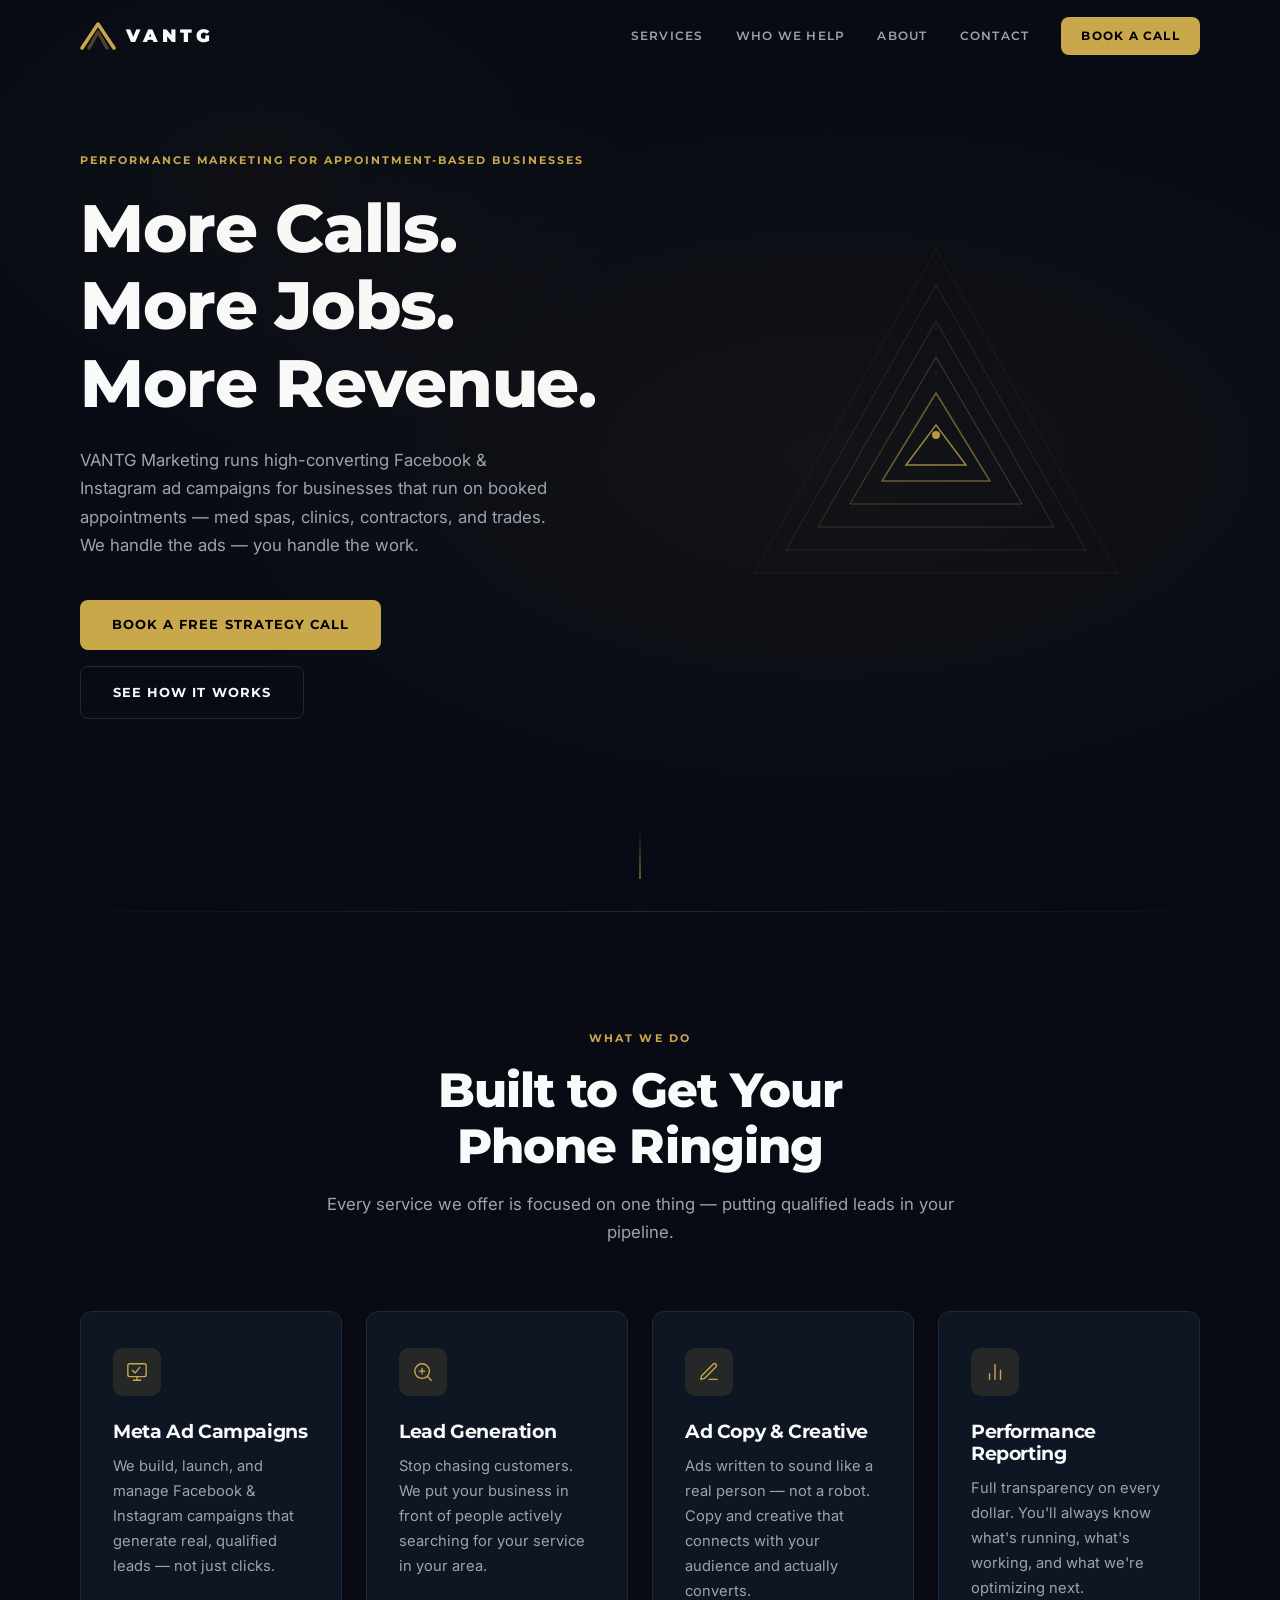
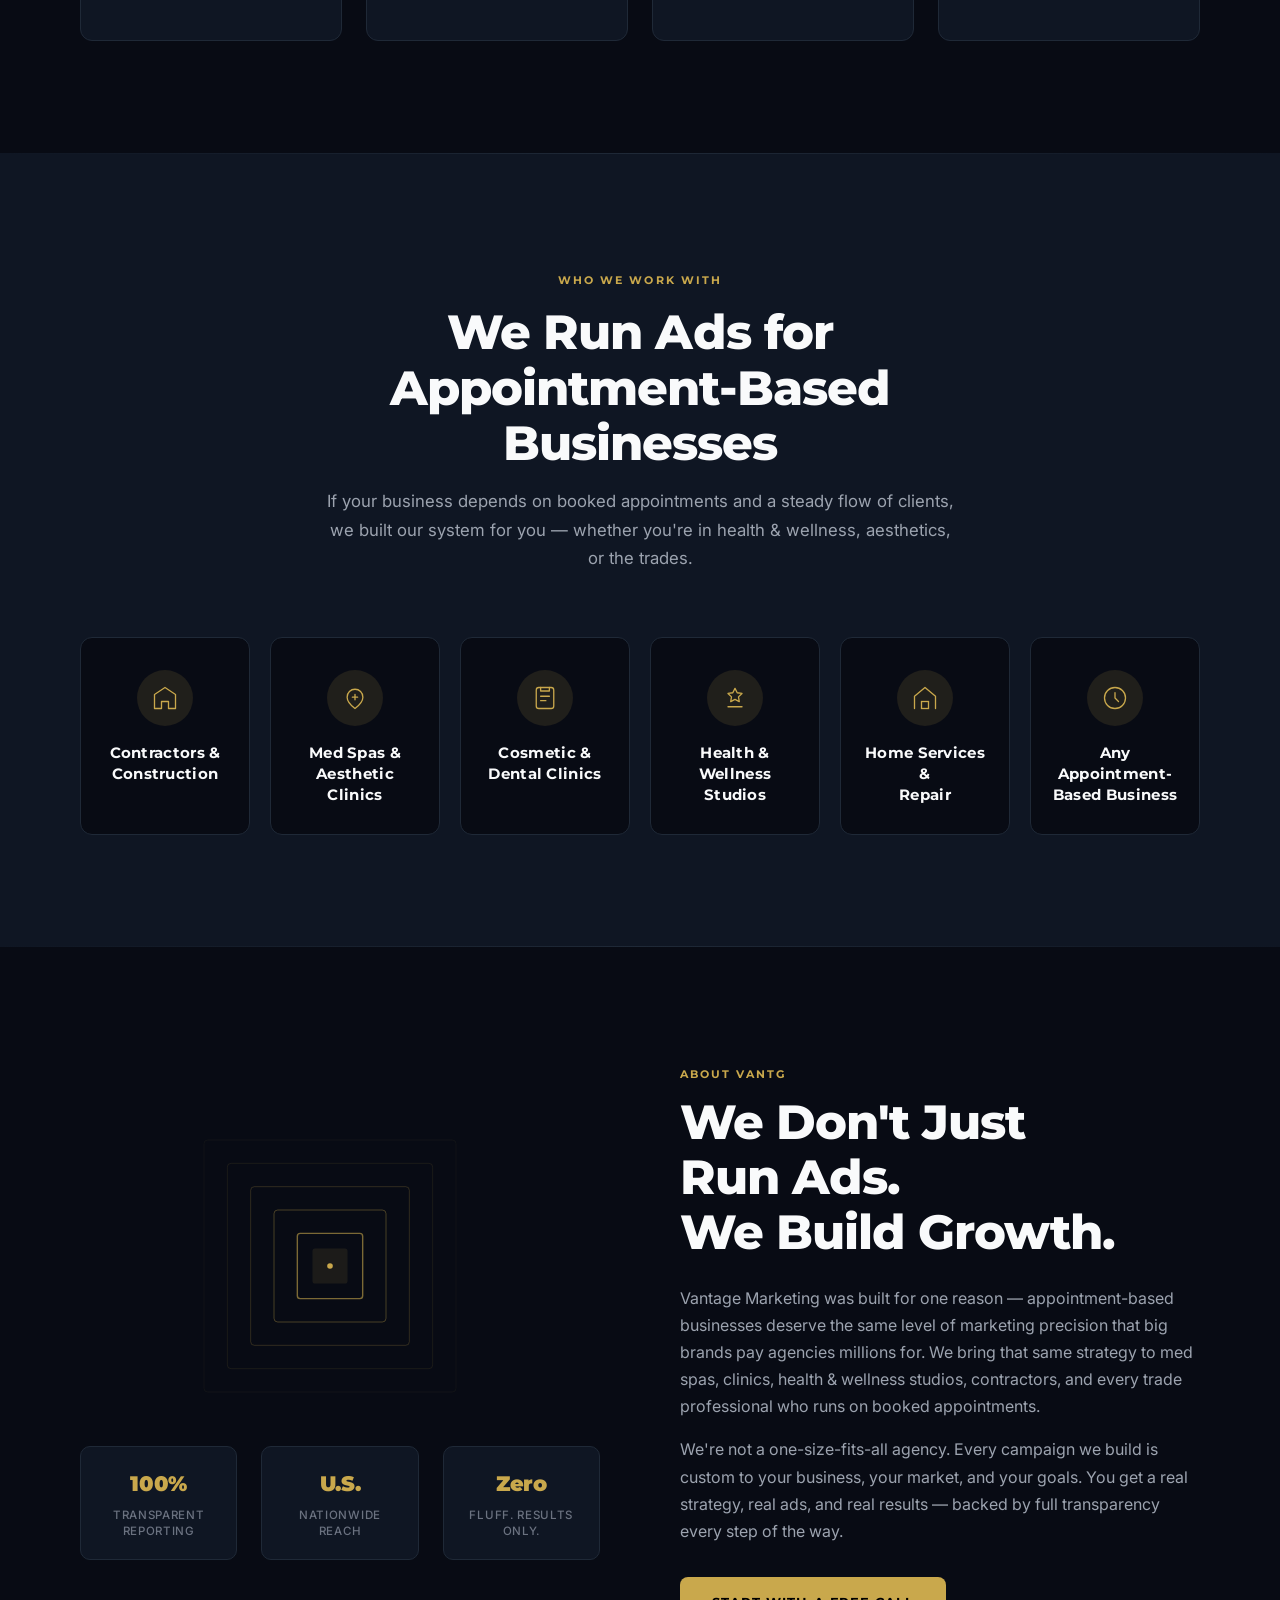
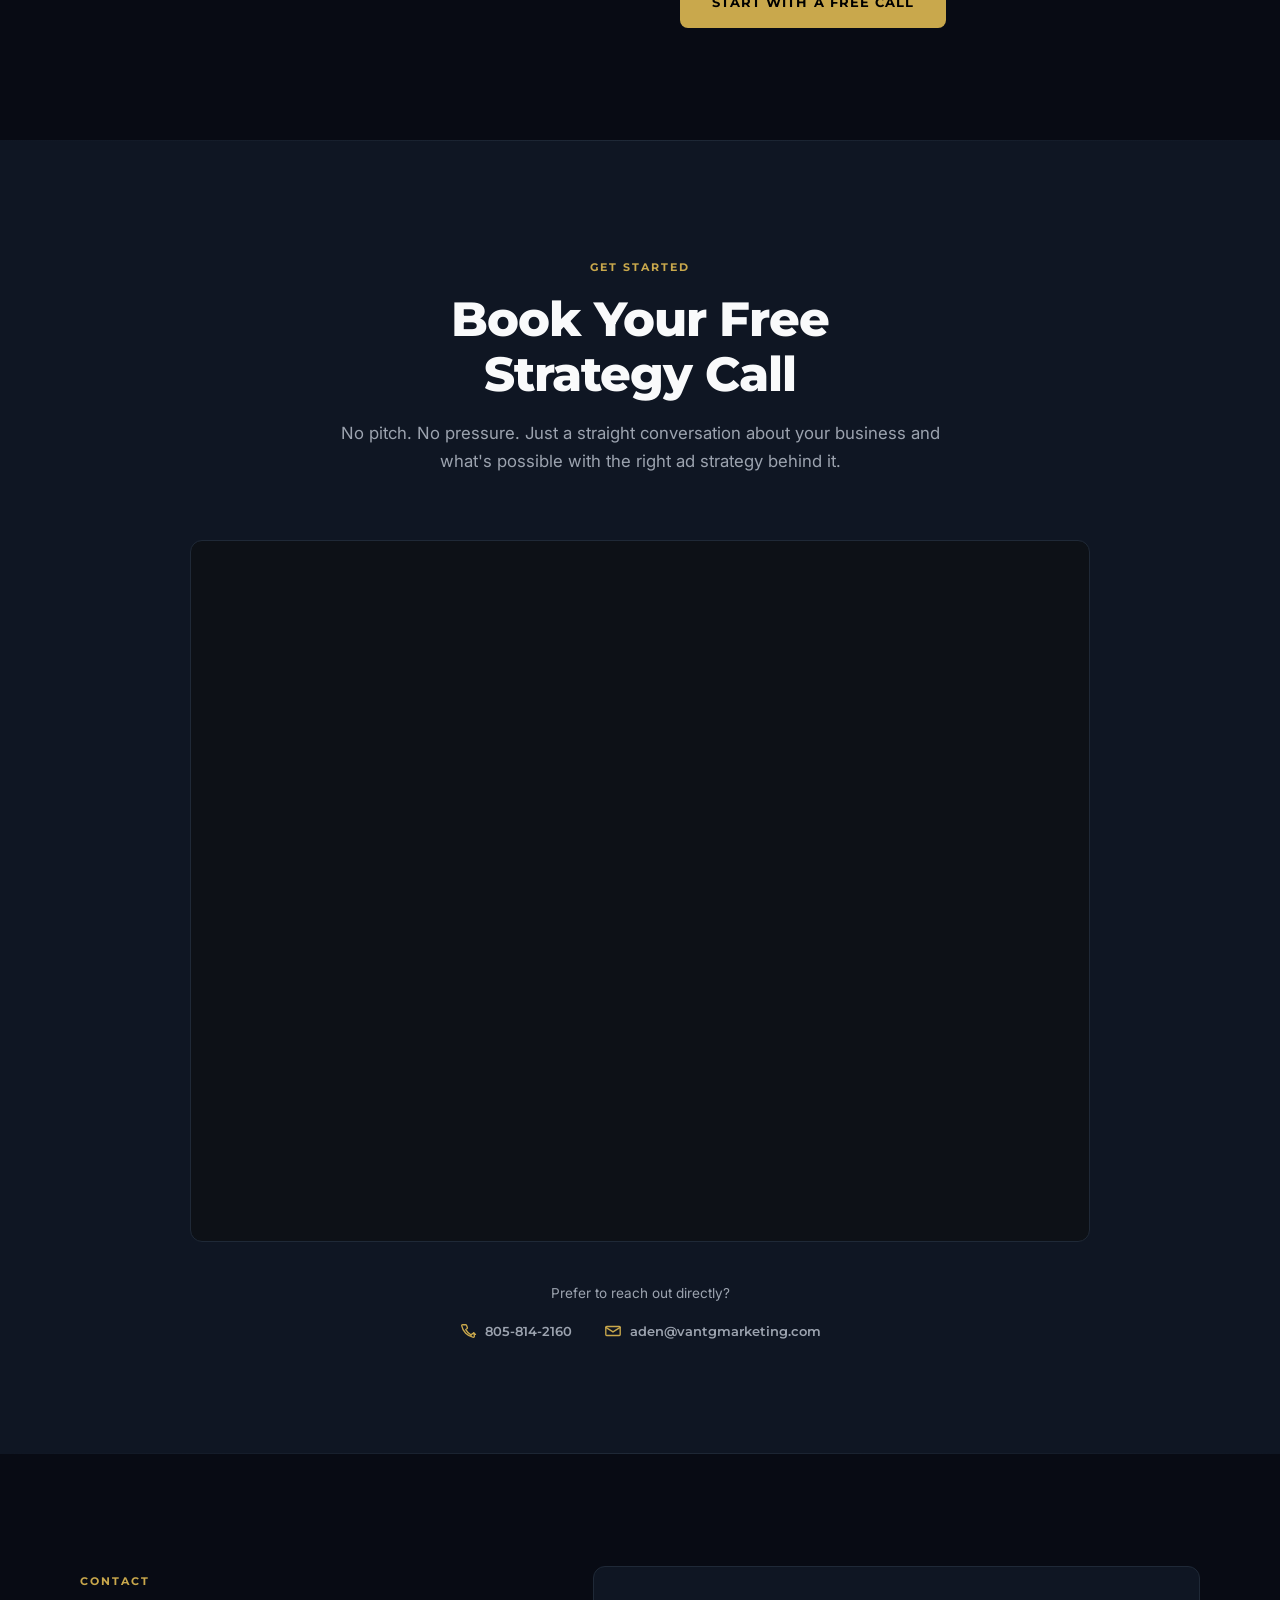
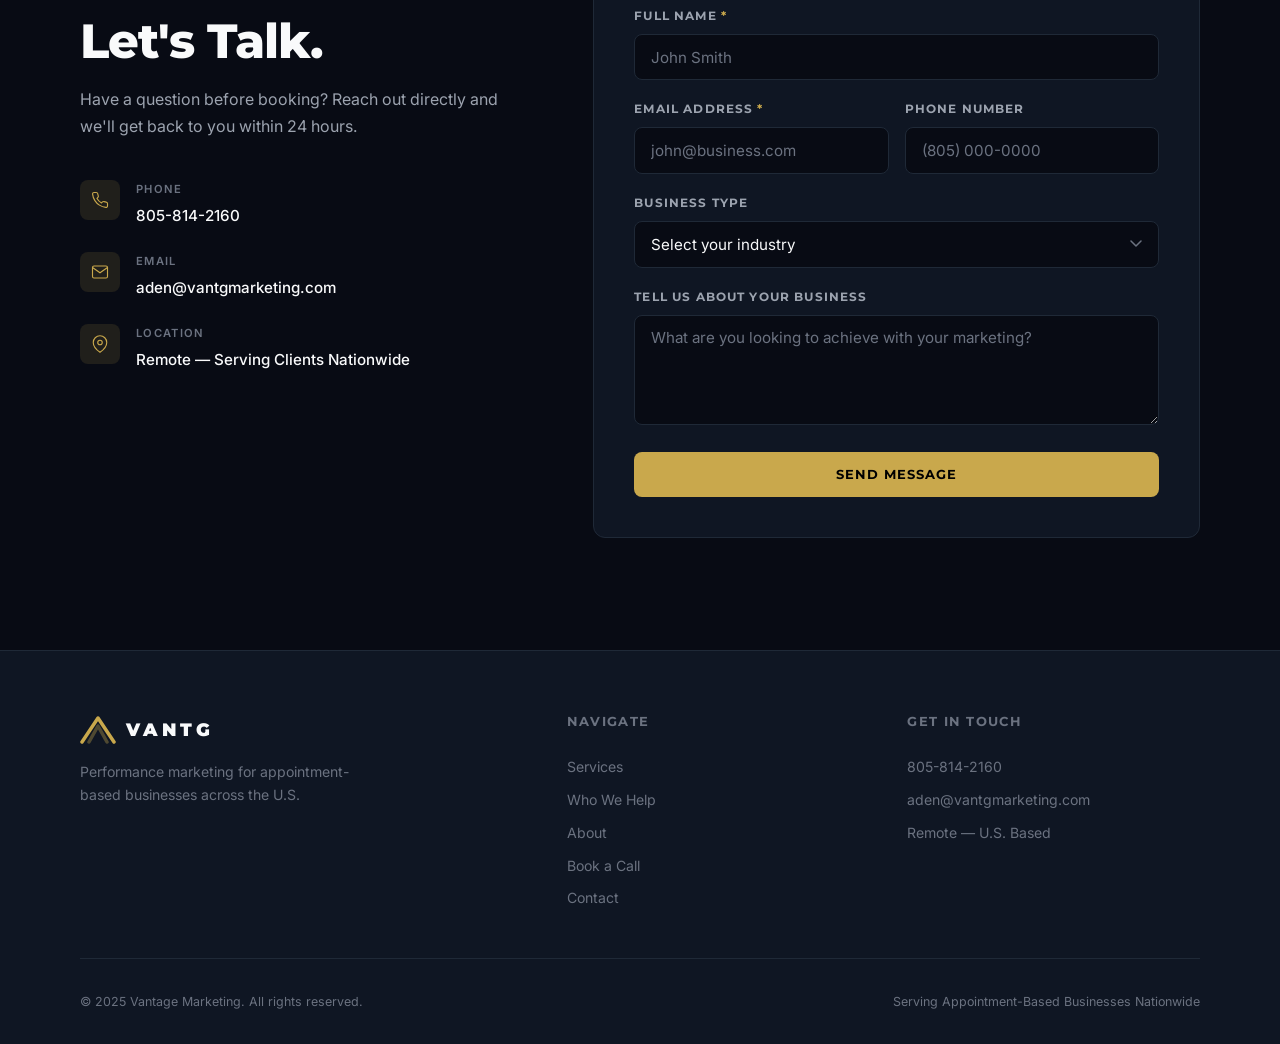
==== index.html @ 2a345b5d "Update niche to appointment-based businesses, remove geographic restrictions" ====
<!DOCTYPE html>
<html lang="en">
<head>
    <meta charset="UTF-8">
    <meta name="viewport" content="width=device-width, initial-scale=1.0">
    <meta name="description" content="VANTG Marketing — Performance Meta advertising for appointment-based businesses. Med spas, clinics, contractors, and trades. More leads, more bookings, more revenue.">
    <title>VANTG Marketing | Meta Ads for Appointment-Based Businesses</title>
    <link rel="preconnect" href="https://fonts.googleapis.com">
    <link rel="preconnect" href="https://fonts.gstatic.com" crossorigin>
    <link href="https://fonts.googleapis.com/css2?family=Montserrat:wght@300;400;500;600;700;800;900&family=Inter:wght@300;400;500;600&display=swap" rel="stylesheet">
    <link rel="stylesheet" href="style.css">
</head>
<body>

    <!-- ======================== NAVIGATION ======================== -->
    <nav id="navbar">
        <div class="nav-container">
            <a href="#home" class="logo">
                <svg class="logo-mark" viewBox="0 0 36 28" fill="none" xmlns="http://www.w3.org/2000/svg">
                    <path d="M2 26L18 2L34 26" stroke="#C9A84C" stroke-width="3.5" stroke-linecap="round" stroke-linejoin="round"/>
                    <path d="M9 26L18 10L27 26" stroke="#C9A84C" stroke-width="3.5" stroke-linecap="round" stroke-linejoin="round" opacity="0.35"/>
                </svg>
                <span class="logo-text">VANTG</span>
            </a>
            <div class="nav-links">
                <a href="#services">Services</a>
                <a href="#who-we-help">Who We Help</a>
                <a href="#about">About</a>
                <a href="#contact">Contact</a>
                <a href="#book" class="btn-nav">Book a Call</a>
            </div>
            <button class="nav-toggle" id="navToggle" aria-label="Toggle menu">
                <span></span>
                <span></span>
                <span></span>
            </button>
        </div>
        <div class="nav-mobile" id="navMobile">
            <a href="#services" class="mobile-link">Services</a>
            <a href="#who-we-help" class="mobile-link">Who We Help</a>
            <a href="#about" class="mobile-link">About</a>
            <a href="#contact" class="mobile-link">Contact</a>
            <a href="#book" class="mobile-link mobile-cta">Book a Free Call</a>
        </div>
    </nav>

    <!-- ======================== HERO ======================== -->
    <section class="hero" id="home">
        <div class="hero-inner">
            <div class="hero-content">
                <div class="hero-label">Performance Marketing for Appointment-Based Businesses</div>
                <h1>More Calls.<br>More Jobs.<br>More Revenue.</h1>
                <p>VANTG Marketing runs high-converting Facebook & Instagram ad campaigns for businesses that run on booked appointments — med spas, clinics, contractors, and trades. We handle the ads — you handle the work.</p>
                <div class="hero-cta">
                    <a href="#book" class="btn-primary">Book a Free Strategy Call</a>
                    <a href="#services" class="btn-secondary">See How It Works</a>
                </div>
            </div>
            <div class="hero-visual" aria-hidden="true">
                <svg viewBox="0 0 420 420" fill="none" xmlns="http://www.w3.org/2000/svg">
                    <polygon points="210,24 392,348 28,348" stroke="#C9A84C" stroke-width="1" fill="none" opacity="0.08"/>
                    <polygon points="210,60 360,325 60,325" stroke="#C9A84C" stroke-width="1" fill="none" opacity="0.14"/>
                    <polygon points="210,96 328,302 92,302" stroke="#C9A84C" stroke-width="1" fill="none" opacity="0.22"/>
                    <polygon points="210,132 296,279 124,279" stroke="#C9A84C" stroke-width="1" fill="none" opacity="0.32"/>
                    <polygon points="210,168 264,256 156,256" stroke="#C9A84C" stroke-width="1.5" fill="none" opacity="0.5"/>
                    <polygon points="210,200 240,240 180,240" stroke="#C9A84C" stroke-width="1.5" fill="none" opacity="0.75"/>
                    <circle cx="210" cy="210" r="4" fill="#C9A84C" opacity="0.9"/>
                    <line x1="210" y1="24" x2="210" y2="200" stroke="#C9A84C" stroke-width="0.75" opacity="0.12" stroke-dasharray="5 6"/>
                </svg>
            </div>
        </div>
        <div class="hero-scroll-indicator" aria-hidden="true">
            <span></span>
        </div>
    </section>

    <!-- ======================== SERVICES ======================== -->
    <section class="services" id="services">
        <div class="container">
            <div class="section-header">
                <span class="section-label">What We Do</span>
                <h2>Built to Get Your<br>Phone Ringing</h2>
                <p>Every service we offer is focused on one thing — putting qualified leads in your pipeline.</p>
            </div>
            <div class="services-grid">
                <div class="service-card reveal">
                    <div class="service-icon">
                        <svg viewBox="0 0 24 24" fill="none" xmlns="http://www.w3.org/2000/svg">
                            <rect x="2" y="3" width="20" height="14" rx="2" stroke="#C9A84C" stroke-width="1.5"/>
                            <path d="M8 21h8M12 17v4" stroke="#C9A84C" stroke-width="1.5" stroke-linecap="round"/>
                            <path d="M7 10l3 3 5-6" stroke="#C9A84C" stroke-width="1.5" stroke-linecap="round" stroke-linejoin="round"/>
                        </svg>
                    </div>
                    <h3>Meta Ad Campaigns</h3>
                    <p>We build, launch, and manage Facebook & Instagram campaigns that generate real, qualified leads — not just clicks.</p>
                </div>
                <div class="service-card reveal">
                    <div class="service-icon">
                        <svg viewBox="0 0 24 24" fill="none" xmlns="http://www.w3.org/2000/svg">
                            <circle cx="11" cy="11" r="8" stroke="#C9A84C" stroke-width="1.5"/>
                            <path d="M21 21l-4.35-4.35" stroke="#C9A84C" stroke-width="1.5" stroke-linecap="round"/>
                            <path d="M11 8v6M8 11h6" stroke="#C9A84C" stroke-width="1.5" stroke-linecap="round"/>
                        </svg>
                    </div>
                    <h3>Lead Generation</h3>
                    <p>Stop chasing customers. We put your business in front of people actively searching for your service in your area.</p>
                </div>
                <div class="service-card reveal">
                    <div class="service-icon">
                        <svg viewBox="0 0 24 24" fill="none" xmlns="http://www.w3.org/2000/svg">
                            <path d="M12 20h9" stroke="#C9A84C" stroke-width="1.5" stroke-linecap="round"/>
                            <path d="M16.5 3.5a2.12 2.12 0 013 3L7 19l-4 1 1-4L16.5 3.5z" stroke="#C9A84C" stroke-width="1.5" stroke-linecap="round" stroke-linejoin="round"/>
                        </svg>
                    </div>
                    <h3>Ad Copy & Creative</h3>
                    <p>Ads written to sound like a real person — not a robot. Copy and creative that connects with your audience and actually converts.</p>
                </div>
                <div class="service-card reveal">
                    <div class="service-icon">
                        <svg viewBox="0 0 24 24" fill="none" xmlns="http://www.w3.org/2000/svg">
                            <path d="M18 20V10M12 20V4M6 20v-6" stroke="#C9A84C" stroke-width="1.5" stroke-linecap="round" stroke-linejoin="round"/>
                        </svg>
                    </div>
                    <h3>Performance Reporting</h3>
                    <p>Full transparency on every dollar. You'll always know what's running, what's working, and what we're optimizing next.</p>
                </div>
            </div>
        </div>
    </section>

    <!-- ======================== WHO WE HELP ======================== -->
    <section class="who-we-help" id="who-we-help">
        <div class="container">
            <div class="section-header">
                <span class="section-label">Who We Work With</span>
                <h2>We Run Ads for<br>Appointment-Based Businesses</h2>
                <p>If your business depends on booked appointments and a steady flow of clients, we built our system for you — whether you're in health & wellness, aesthetics, or the trades.</p>
            </div>
            <div class="industries-grid">
                <div class="industry-card reveal">
                    <div class="industry-icon">
                        <svg viewBox="0 0 32 32" fill="none" xmlns="http://www.w3.org/2000/svg">
                            <path d="M16 4L4 12v16h8v-8h8v8h8V12L16 4z" stroke="#C9A84C" stroke-width="1.5" stroke-linecap="round" stroke-linejoin="round"/>
                        </svg>
                    </div>
                    <h4>Contractors &<br>Construction</h4>
                </div>
                <div class="industry-card reveal">
                    <div class="industry-icon">
                        <svg viewBox="0 0 32 32" fill="none" xmlns="http://www.w3.org/2000/svg">
                            <path d="M16 6C11 6 7 10 7 15c0 6 9 13 9 13s9-7 9-13c0-5-4-9-9-9z" stroke="#C9A84C" stroke-width="1.5" stroke-linecap="round" stroke-linejoin="round"/>
                            <path d="M13 15h6M16 12v6" stroke="#C9A84C" stroke-width="1.5" stroke-linecap="round"/>
                        </svg>
                    </div>
                    <h4>Med Spas &<br>Aesthetic Clinics</h4>
                </div>
                <div class="industry-card reveal">
                    <div class="industry-icon">
                        <svg viewBox="0 0 32 32" fill="none" xmlns="http://www.w3.org/2000/svg">
                            <rect x="6" y="4" width="20" height="24" rx="3" stroke="#C9A84C" stroke-width="1.5"/>
                            <path d="M11 4v4h10V4" stroke="#C9A84C" stroke-width="1.5" stroke-linecap="round" stroke-linejoin="round"/>
                            <path d="M11 14h10M11 19h6" stroke="#C9A84C" stroke-width="1.5" stroke-linecap="round"/>
                        </svg>
                    </div>
                    <h4>Cosmetic &<br>Dental Clinics</h4>
                </div>
                <div class="industry-card reveal">
                    <div class="industry-icon">
                        <svg viewBox="0 0 32 32" fill="none" xmlns="http://www.w3.org/2000/svg">
                            <path d="M16 5l2.5 5 5.5.8-4 3.9.9 5.5L16 17.5l-4.9 2.7.9-5.5-4-3.9 5.5-.8L16 5z" stroke="#C9A84C" stroke-width="1.5" stroke-linecap="round" stroke-linejoin="round"/>
                            <path d="M8 26h16" stroke="#C9A84C" stroke-width="1.5" stroke-linecap="round"/>
                        </svg>
                    </div>
                    <h4>Health &<br>Wellness Studios</h4>
                </div>
                <div class="industry-card reveal">
                    <div class="industry-icon">
                        <svg viewBox="0 0 32 32" fill="none" xmlns="http://www.w3.org/2000/svg">
                            <path d="M4 28V14l12-10 12 10v14" stroke="#C9A84C" stroke-width="1.5" stroke-linecap="round" stroke-linejoin="round"/>
                            <rect x="12" y="20" width="8" height="8" stroke="#C9A84C" stroke-width="1.5"/>
                        </svg>
                    </div>
                    <h4>Home Services &<br>Repair</h4>
                </div>
                <div class="industry-card reveal">
                    <div class="industry-icon">
                        <svg viewBox="0 0 32 32" fill="none" xmlns="http://www.w3.org/2000/svg">
                            <circle cx="16" cy="16" r="12" stroke="#C9A84C" stroke-width="1.5"/>
                            <path d="M16 10v6l4 4" stroke="#C9A84C" stroke-width="1.5" stroke-linecap="round" stroke-linejoin="round"/>
                        </svg>
                    </div>
                    <h4>Any Appointment-<br>Based Business</h4>
                </div>
            </div>
        </div>
    </section>

    <!-- ======================== ABOUT ======================== -->
    <section class="about" id="about">
        <div class="container">
            <div class="about-grid">
                <div class="about-visual" aria-hidden="true">
                    <div class="about-geo-wrap">
                        <svg viewBox="0 0 300 300" fill="none" xmlns="http://www.w3.org/2000/svg">
                            <rect x="15" y="15" width="270" height="270" rx="4" stroke="#C9A84C" stroke-width="0.75" opacity="0.08"/>
                            <rect x="40" y="40" width="220" height="220" rx="4" stroke="#C9A84C" stroke-width="0.75" opacity="0.14"/>
                            <rect x="65" y="65" width="170" height="170" rx="4" stroke="#C9A84C" stroke-width="1" opacity="0.22"/>
                            <rect x="90" y="90" width="120" height="120" rx="4" stroke="#C9A84C" stroke-width="1" opacity="0.36"/>
                            <rect x="115" y="115" width="70" height="70" rx="3" stroke="#C9A84C" stroke-width="1.5" opacity="0.6"/>
                            <rect x="132" y="132" width="36" height="36" rx="2" fill="#C9A84C" opacity="0.1" stroke="#C9A84C" stroke-width="1.5"/>
                            <circle cx="150" cy="150" r="3" fill="#C9A84C"/>
                        </svg>
                    </div>
                    <div class="about-stats">
                        <div class="stat reveal">
                            <span class="stat-num">100%</span>
                            <span class="stat-label">Transparent Reporting</span>
                        </div>
                        <div class="stat reveal">
                            <span class="stat-num">U.S.</span>
                            <span class="stat-label">Nationwide Reach</span>
                        </div>
                        <div class="stat reveal">
                            <span class="stat-num">Zero</span>
                            <span class="stat-label">Fluff. Results Only.</span>
                        </div>
                    </div>
                </div>
                <div class="about-content">
                    <span class="section-label">About VANTG</span>
                    <h2>We Don't Just<br>Run Ads.<br>We Build Growth.</h2>
                    <p>Vantage Marketing was built for one reason — appointment-based businesses deserve the same level of marketing precision that big brands pay agencies millions for. We bring that same strategy to med spas, clinics, health & wellness studios, contractors, and every trade professional who runs on booked appointments.</p>
                    <p>We're not a one-size-fits-all agency. Every campaign we build is custom to your business, your market, and your goals. You get a real strategy, real ads, and real results — backed by full transparency every step of the way.</p>
                    <div class="about-cta">
                        <a href="#book" class="btn-primary">Start With a Free Call</a>
                    </div>
                </div>
            </div>
        </div>
    </section>

    <!-- ======================== BOOKING ======================== -->
    <section class="booking" id="book">
        <div class="container">
            <div class="section-header">
                <span class="section-label">Get Started</span>
                <h2>Book Your Free<br>Strategy Call</h2>
                <p>No pitch. No pressure. Just a straight conversation about your business and what's possible with the right ad strategy behind it.</p>
            </div>

            <!--
                BOOKING SETUP INSTRUCTIONS:
                1. Go to calendly.com and create a free account
                2. Create a new event type called "30-min Strategy Call"
                3. Copy your event link (it will look like: calendly.com/your-name/30min)
                4. Replace the data-url value below with your Calendly link
                5. The ?hide_gdpr_banner=1&background_color=0d1117&text_color=f9fafb&primary_color=c9a84c
                   parameters customize the widget to match the site design
            -->
            <div class="calendly-wrapper">
                <div class="calendly-inline-widget"
                     data-url="https://calendly.com/adenrobles/30min?hide_gdpr_banner=1&background_color=0d1117&text_color=f9fafb&primary_color=c9a84c"
                     style="min-width:320px;height:700px;">
                </div>
                <script type="text/javascript" src="https://assets.calendly.com/assets/external/widget.js" async></script>
            </div>

            <div class="booking-fallback" id="bookingFallback">
                <p>Prefer to reach out directly?</p>
                <div class="fallback-options">
                    <a href="tel:8058142160" class="fallback-link">
                        <svg viewBox="0 0 20 20" fill="none"><path d="M18.3 13.8l-2.5-1a1 1 0 00-1.1.3l-1.1 1.4a15.2 15.2 0 01-6.1-6.1L9 7.3a1 1 0 00.3-1.1l-1-2.5A1 1 0 007.4 3H4a1 1 0 00-1 1.1A16 16 0 0015.9 17a1 1 0 001.1-1v-3.4a1 1 0 00-.7-.8z" stroke="#C9A84C" stroke-width="1.5" stroke-linecap="round" stroke-linejoin="round"/></svg>
                        805-814-2160
                    </a>
                    <a href="mailto:aden@vantgmarketing.com" class="fallback-link">
                        <svg viewBox="0 0 20 20" fill="none"><path d="M3 5h14a1 1 0 011 1v8a1 1 0 01-1 1H3a1 1 0 01-1-1V6a1 1 0 011-1z" stroke="#C9A84C" stroke-width="1.5"/><polyline points="2,6 10,11 18,6" stroke="#C9A84C" stroke-width="1.5" stroke-linecap="round"/></svg>
                        aden@vantgmarketing.com
                    </a>
                </div>
            </div>
        </div>
    </section>

    <!-- ======================== CONTACT ======================== -->
    <section class="contact" id="contact">
        <div class="container">
            <div class="contact-grid">
                <div class="contact-info">
                    <span class="section-label">Contact</span>
                    <h2>Let's Talk.</h2>
                    <p>Have a question before booking? Reach out directly and we'll get back to you within 24 hours.</p>
                    <div class="contact-details">
                        <div class="contact-item">
                            <div class="contact-icon">
                                <svg viewBox="0 0 24 24" fill="none"><path d="M22 16.9v3a2 2 0 01-2.2 2 19.8 19.8 0 01-8.6-3.1 19.5 19.5 0 01-6-6 19.8 19.8 0 01-3.1-8.7A2 2 0 014 2h3a2 2 0 012 1.7c.1 1 .4 1.9.7 2.8a2 2 0 01-.5 2.1L8 9.9a16 16 0 006 6l1.3-1.3a2 2 0 012.1-.4c.9.3 1.8.6 2.8.7A2 2 0 0122 17z" stroke="#C9A84C" stroke-width="1.5" stroke-linecap="round" stroke-linejoin="round"/></svg>
                            </div>
                            <div>
                                <span class="contact-label">Phone</span>
                                <a href="tel:8058142160" class="contact-value">805-814-2160</a>
                            </div>
                        </div>
                        <div class="contact-item">
                            <div class="contact-icon">
                                <svg viewBox="0 0 24 24" fill="none"><rect x="2" y="4" width="20" height="16" rx="2" stroke="#C9A84C" stroke-width="1.5"/><polyline points="2,6 12,13 22,6" stroke="#C9A84C" stroke-width="1.5" stroke-linecap="round"/></svg>
                            </div>
                            <div>
                                <span class="contact-label">Email</span>
                                <a href="mailto:aden@vantgmarketing.com" class="contact-value">aden@vantgmarketing.com</a>
                            </div>
                        </div>
                        <div class="contact-item">
                            <div class="contact-icon">
                                <svg viewBox="0 0 24 24" fill="none"><path d="M21 10c0 7-9 13-9 13S3 17 3 10a9 9 0 0118 0z" stroke="#C9A84C" stroke-width="1.5"/><circle cx="12" cy="10" r="3" stroke="#C9A84C" stroke-width="1.5"/></svg>
                            </div>
                            <div>
                                <span class="contact-label">Location</span>
                                <span class="contact-value">Remote — Serving Clients Nationwide</span>
                            </div>
                        </div>
                    </div>
                </div>

                <div class="contact-form-wrapper">
                    <!--
                        CONTACT FORM SETUP:
                        1. Go to formspree.io and create a free account
                        2. Click "New Form", name it "VANTG Contact"
                        3. Copy your form endpoint (looks like: https://formspree.io/f/xxxxxxxx)
                        4. Replace the action URL below with your endpoint
                    -->
                    <form class="contact-form" id="contactForm" action="https://formspree.io/f/mgodrewp" method="POST">
                        <div class="form-group">
                            <label for="name">Full Name <span class="required">*</span></label>
                            <input type="text" id="name" name="name" placeholder="John Smith" required autocomplete="name">
                        </div>
                        <div class="form-row">
                            <div class="form-group">
                                <label for="email">Email Address <span class="required">*</span></label>
                                <input type="email" id="email" name="email" placeholder="john@business.com" required autocomplete="email">
                            </div>
                            <div class="form-group">
                                <label for="phone">Phone Number</label>
                                <input type="tel" id="phone" name="phone" placeholder="(805) 000-0000" autocomplete="tel">
                            </div>
                        </div>
                        <div class="form-group">
                            <label for="business">Business Type</label>
                            <select id="business" name="business">
                                <option value="" disabled selected>Select your industry</option>
                                <option value="med-spa">Med Spa / Aesthetic Clinic</option>
                                <option value="cosmetic-dental">Cosmetic / Dental Clinic</option>
                                <option value="health-wellness">Health & Wellness Studio</option>
                                <option value="construction">Construction / Contracting</option>
                                <option value="home-services">Home Services / Repair</option>
                                <option value="other">Other Appointment-Based Business</option>
                            </select>
                        </div>
                        <div class="form-group">
                            <label for="message">Tell Us About Your Business</label>
                            <textarea id="message" name="message" rows="4" placeholder="What are you looking to achieve with your marketing?"></textarea>
                        </div>
                        <button type="submit" class="btn-primary btn-full" id="submitBtn">Send Message</button>
                        <div class="form-success" id="formSuccess">
                            ✓ Message received. We'll be in touch within 24 hours.
                        </div>
                        <div class="form-error" id="formError">
                            Something went wrong. Email us directly at <a href="mailto:aden@vantgmarketing.com">aden@vantgmarketing.com</a>
                        </div>
                    </form>
                </div>
            </div>
        </div>
    </section>

    <!-- ======================== FOOTER ======================== -->
    <footer class="footer">
        <div class="container">
            <div class="footer-grid">
                <div class="footer-brand">
                    <a href="#home" class="logo footer-logo">
                        <svg class="logo-mark" viewBox="0 0 36 28" fill="none">
                            <path d="M2 26L18 2L34 26" stroke="#C9A84C" stroke-width="3.5" stroke-linecap="round" stroke-linejoin="round"/>
                            <path d="M9 26L18 10L27 26" stroke="#C9A84C" stroke-width="3.5" stroke-linecap="round" stroke-linejoin="round" opacity="0.35"/>
                        </svg>
                        <span class="logo-text">VANTG</span>
                    </a>
                    <p class="footer-tagline">Performance marketing for appointment-based businesses across the U.S.</p>
                </div>
                <div class="footer-links">
                    <h5>Navigate</h5>
                    <a href="#services">Services</a>
                    <a href="#who-we-help">Who We Help</a>
                    <a href="#about">About</a>
                    <a href="#book">Book a Call</a>
                    <a href="#contact">Contact</a>
                </div>
                <div class="footer-contact">
                    <h5>Get in Touch</h5>
                    <a href="tel:8058142160">805-814-2160</a>
                    <a href="mailto:aden@vantgmarketing.com">aden@vantgmarketing.com</a>
                    <span>Remote — U.S. Based</span>
                </div>
            </div>
            <div class="footer-bottom">
                <p>&copy; 2025 Vantage Marketing. All rights reserved.</p>
                <p>Serving Appointment-Based Businesses Nationwide</p>
            </div>
        </div>
    </footer>

    <script src="main.js"></script>
</body>
</html>
---- style.css ----
/* =========================================================
   VANTG MARKETING — STYLESHEET
   ========================================================= */

/* ── Reset & Base ─────────────────────────────────────── */
*, *::before, *::after { box-sizing: border-box; margin: 0; padding: 0; }

:root {
  --bg:        #080B14;
  --bg-card:   #0F1623;
  --bg-card2:  #111827;
  --border:    #1F2937;
  --gold:      #C9A84C;
  --gold-dim:  rgba(201, 168, 76, 0.12);
  --gold-mid:  rgba(201, 168, 76, 0.25);
  --white:     #F9FAFB;
  --muted:     #6B7280;
  --muted2:    #9CA3AF;
  --font-head: 'Montserrat', sans-serif;
  --font-body: 'Inter', sans-serif;
  --nav-h:     72px;
  --radius:    8px;
  --transition: 0.25s ease;
}

html {
  scroll-behavior: smooth;
  font-size: 16px;
}

body {
  background: var(--bg);
  color: var(--white);
  font-family: var(--font-body);
  line-height: 1.65;
  overflow-x: hidden;
  -webkit-font-smoothing: antialiased;
}

img, svg { display: block; }

a {
  color: inherit;
  text-decoration: none;
}

button {
  cursor: pointer;
  border: none;
  background: none;
  font-family: inherit;
}

/* ── Typography ───────────────────────────────────────── */
h1, h2, h3, h4, h5 {
  font-family: var(--font-head);
  line-height: 1.15;
  font-weight: 800;
  letter-spacing: -0.02em;
}

h1 { font-size: clamp(2.6rem, 6vw, 4.2rem); }
h2 { font-size: clamp(2rem, 4vw, 3rem); }
h3 { font-size: 1.2rem; font-weight: 700; }
h4 { font-size: 0.95rem; font-weight: 700; text-align: center; letter-spacing: 0.02em; }
h5 { font-size: 0.8rem; font-weight: 700; letter-spacing: 0.1em; text-transform: uppercase; color: var(--muted); margin-bottom: 1rem; }

p { color: var(--muted2); font-size: 1rem; line-height: 1.7; }

/* ── Layout ───────────────────────────────────────────── */
.container {
  width: 100%;
  max-width: 1200px;
  margin: 0 auto;
  padding: 0 clamp(1.25rem, 5vw, 2.5rem);
}

section { padding: 7rem 0; }

/* ── Shared Components ────────────────────────────────── */
.section-label {
  display: inline-block;
  font-family: var(--font-head);
  font-size: 0.7rem;
  font-weight: 700;
  letter-spacing: 0.18em;
  text-transform: uppercase;
  color: var(--gold);
  margin-bottom: 1rem;
}

.section-header {
  text-align: center;
  max-width: 640px;
  margin: 0 auto 4rem;
}

.section-header p {
  margin-top: 1rem;
  font-size: 1.05rem;
}

/* ── Buttons ──────────────────────────────────────────── */
.btn-primary {
  display: inline-flex;
  align-items: center;
  gap: 0.5rem;
  background: var(--gold);
  color: #000;
  font-family: var(--font-head);
  font-size: 0.82rem;
  font-weight: 700;
  letter-spacing: 0.08em;
  text-transform: uppercase;
  padding: 0.9rem 2rem;
  border-radius: var(--radius);
  transition: background var(--transition), transform var(--transition), box-shadow var(--transition);
}

.btn-primary:hover {
  background: #dbb85c;
  transform: translateY(-2px);
  box-shadow: 0 8px 32px rgba(201, 168, 76, 0.28);
}

.btn-primary:active { transform: translateY(0); }

.btn-secondary {
  display: inline-flex;
  align-items: center;
  gap: 0.5rem;
  background: transparent;
  color: var(--white);
  font-family: var(--font-head);
  font-size: 0.82rem;
  font-weight: 700;
  letter-spacing: 0.08em;
  text-transform: uppercase;
  padding: 0.9rem 2rem;
  border-radius: var(--radius);
  border: 1px solid var(--border);
  transition: border-color var(--transition), color var(--transition), transform var(--transition);
}

.btn-secondary:hover {
  border-color: var(--gold);
  color: var(--gold);
  transform: translateY(-2px);
}

.btn-full { width: 100%; justify-content: center; }

/* ── Scroll Reveal ────────────────────────────────────── */
.reveal {
  opacity: 0;
  transform: translateY(24px);
  transition: opacity 0.55s ease, transform 0.55s ease;
}

.reveal.visible {
  opacity: 1;
  transform: translateY(0);
}


/* =========================================================
   NAVIGATION
   ========================================================= */
#navbar {
  position: fixed;
  top: 0;
  left: 0;
  width: 100%;
  z-index: 1000;
  transition: background var(--transition), border-color var(--transition), box-shadow var(--transition);
}

#navbar.scrolled {
  background: rgba(8, 11, 20, 0.92);
  backdrop-filter: blur(16px);
  -webkit-backdrop-filter: blur(16px);
  border-bottom: 1px solid var(--border);
  box-shadow: 0 4px 40px rgba(0,0,0,0.4);
}

.nav-container {
  max-width: 1200px;
  margin: 0 auto;
  padding: 0 clamp(1.25rem, 5vw, 2.5rem);
  height: var(--nav-h);
  display: flex;
  align-items: center;
  justify-content: space-between;
}

/* Logo */
.logo {
  display: flex;
  align-items: center;
  gap: 10px;
  text-decoration: none;
}

.logo-mark {
  width: 36px;
  height: 28px;
  flex-shrink: 0;
}

.logo-text {
  font-family: var(--font-head);
  font-size: 1.15rem;
  font-weight: 900;
  letter-spacing: 0.22em;
  color: var(--white);
}

/* Desktop Nav Links */
.nav-links {
  display: flex;
  align-items: center;
  gap: 2rem;
}

.nav-links a {
  font-family: var(--font-head);
  font-size: 0.78rem;
  font-weight: 600;
  letter-spacing: 0.1em;
  text-transform: uppercase;
  color: var(--muted2);
  transition: color var(--transition);
  position: relative;
}

.nav-links a:not(.btn-nav)::after {
  content: '';
  position: absolute;
  bottom: -4px;
  left: 0;
  width: 0;
  height: 1px;
  background: var(--gold);
  transition: width var(--transition);
}

.nav-links a:not(.btn-nav):hover { color: var(--white); }
.nav-links a:not(.btn-nav):hover::after { width: 100%; }

.btn-nav {
  background: var(--gold);
  color: #000 !important;
  padding: 0.55rem 1.25rem;
  border-radius: var(--radius);
  font-weight: 700 !important;
  transition: background var(--transition), transform var(--transition) !important;
}

.btn-nav:hover {
  background: #dbb85c;
  transform: translateY(-1px);
}

/* Mobile Toggle */
.nav-toggle {
  display: none;
  flex-direction: column;
  justify-content: space-between;
  width: 24px;
  height: 18px;
  padding: 0;
}

.nav-toggle span {
  display: block;
  width: 100%;
  height: 2px;
  background: var(--white);
  border-radius: 2px;
  transition: transform 0.3s ease, opacity 0.3s ease;
}

.nav-toggle.open span:nth-child(1) { transform: translateY(8px) rotate(45deg); }
.nav-toggle.open span:nth-child(2) { opacity: 0; transform: scaleX(0); }
.nav-toggle.open span:nth-child(3) { transform: translateY(-8px) rotate(-45deg); }

/* Mobile Menu */
.nav-mobile {
  display: none;
  flex-direction: column;
  background: rgba(8, 11, 20, 0.97);
  backdrop-filter: blur(16px);
  border-top: 1px solid var(--border);
  overflow: hidden;
  max-height: 0;
  transition: max-height 0.4s ease;
}

.nav-mobile.open { max-height: 400px; }

.mobile-link {
  font-family: var(--font-head);
  font-size: 0.85rem;
  font-weight: 600;
  letter-spacing: 0.1em;
  text-transform: uppercase;
  color: var(--muted2);
  padding: 1rem clamp(1.25rem, 5vw, 2.5rem);
  border-bottom: 1px solid var(--border);
  transition: color var(--transition), background var(--transition);
}

.mobile-link:hover { color: var(--white); background: rgba(255,255,255,0.03); }

.mobile-cta {
  color: var(--gold) !important;
  font-weight: 700;
}


/* =========================================================
   HERO
   ========================================================= */
.hero {
  min-height: 100vh;
  display: flex;
  flex-direction: column;
  justify-content: center;
  padding-top: var(--nav-h);
  position: relative;
  overflow: hidden;
}

.hero::before {
  content: '';
  position: absolute;
  inset: 0;
  background:
    radial-gradient(ellipse 80% 60% at 65% 50%, rgba(201,168,76,0.055) 0%, transparent 70%),
    radial-gradient(ellipse 50% 50% at 20% 20%, rgba(201,168,76,0.03) 0%, transparent 60%);
  pointer-events: none;
}

.hero-inner {
  display: grid;
  grid-template-columns: 1fr 1fr;
  align-items: center;
  gap: 4rem;
  max-width: 1200px;
  margin: 0 auto;
  padding: 5rem clamp(1.25rem, 5vw, 2.5rem) 5rem;
  width: 100%;
}

.hero-label {
  font-family: var(--font-head);
  font-size: 0.68rem;
  font-weight: 700;
  letter-spacing: 0.18em;
  text-transform: uppercase;
  color: var(--gold);
  margin-bottom: 1.25rem;
}

.hero-content h1 {
  color: var(--white);
  margin-bottom: 1.5rem;
}

.hero-content p {
  font-size: 1.05rem;
  max-width: 480px;
  margin-bottom: 2.5rem;
}

.hero-cta {
  display: flex;
  align-items: center;
  gap: 1rem;
  flex-wrap: wrap;
}

.hero-visual {
  display: flex;
  justify-content: center;
  align-items: center;
}

.hero-visual svg {
  width: min(420px, 100%);
  height: auto;
  animation: heroFloat 8s ease-in-out infinite;
}

@keyframes heroFloat {
  0%, 100% { transform: translateY(0); }
  50%       { transform: translateY(-12px); }
}

.hero-scroll-indicator {
  position: absolute;
  bottom: 2rem;
  left: 50%;
  transform: translateX(-50%);
  display: flex;
  flex-direction: column;
  align-items: center;
}

.hero-scroll-indicator span {
  display: block;
  width: 1px;
  height: 48px;
  background: linear-gradient(to bottom, transparent, var(--gold));
  animation: scrollLine 2s ease-in-out infinite;
}

@keyframes scrollLine {
  0%   { transform: scaleY(0); transform-origin: top; opacity: 0; }
  50%  { transform: scaleY(1); transform-origin: top; opacity: 1; }
  100% { transform: scaleY(0); transform-origin: bottom; opacity: 0; }
}


/* =========================================================
   SERVICES
   ========================================================= */
.services {
  background: var(--bg);
  position: relative;
}

.services::before {
  content: '';
  position: absolute;
  top: 0;
  left: 0;
  right: 0;
  height: 1px;
  background: linear-gradient(90deg, transparent, var(--border), transparent);
}

.services-grid {
  display: grid;
  grid-template-columns: repeat(auto-fit, minmax(260px, 1fr));
  gap: 1.5rem;
}

.service-card {
  background: var(--bg-card);
  border: 1px solid var(--border);
  border-radius: 12px;
  padding: 2.25rem 2rem;
  transition: border-color var(--transition), transform var(--transition), box-shadow var(--transition);
  position: relative;
  overflow: hidden;
}

.service-card::before {
  content: '';
  position: absolute;
  top: 0;
  left: 0;
  right: 0;
  height: 2px;
  background: linear-gradient(90deg, transparent, var(--gold), transparent);
  opacity: 0;
  transition: opacity var(--transition);
}

.service-card:hover {
  border-color: rgba(201, 168, 76, 0.3);
  transform: translateY(-4px);
  box-shadow: 0 16px 48px rgba(0,0,0,0.4);
}

.service-card:hover::before { opacity: 1; }

.service-icon {
  width: 48px;
  height: 48px;
  display: flex;
  align-items: center;
  justify-content: center;
  background: var(--gold-dim);
  border-radius: 10px;
  margin-bottom: 1.5rem;
}

.service-icon svg {
  width: 22px;
  height: 22px;
}

.service-card h3 {
  color: var(--white);
  margin-bottom: 0.75rem;
}

.service-card p { font-size: 0.92rem; }


/* =========================================================
   WHO WE HELP
   ========================================================= */
.who-we-help {
  background: var(--bg-card);
  position: relative;
}

.who-we-help::before,
.who-we-help::after {
  content: '';
  position: absolute;
  left: 0;
  right: 0;
  height: 1px;
  background: linear-gradient(90deg, transparent, var(--border), transparent);
}

.who-we-help::before { top: 0; }
.who-we-help::after { bottom: 0; }

.industries-grid {
  display: grid;
  grid-template-columns: repeat(auto-fit, minmax(160px, 1fr));
  gap: 1.25rem;
}

.industry-card {
  background: var(--bg);
  border: 1px solid var(--border);
  border-radius: 12px;
  padding: 2rem 1.25rem 1.75rem;
  display: flex;
  flex-direction: column;
  align-items: center;
  gap: 1rem;
  transition: border-color var(--transition), transform var(--transition);
  cursor: default;
}

.industry-card:hover {
  border-color: rgba(201, 168, 76, 0.35);
  transform: translateY(-3px);
}

.industry-icon {
  width: 56px;
  height: 56px;
  display: flex;
  align-items: center;
  justify-content: center;
  background: var(--gold-dim);
  border-radius: 50%;
}

.industry-icon svg {
  width: 28px;
  height: 28px;
}

.industry-card h4 {
  color: var(--white);
  line-height: 1.4;
}


/* =========================================================
   ABOUT
   ========================================================= */
.about { background: var(--bg); }

.about-grid {
  display: grid;
  grid-template-columns: 1fr 1fr;
  gap: 5rem;
  align-items: center;
}

.about-visual {
  display: flex;
  flex-direction: column;
  align-items: center;
  gap: 2.5rem;
}

.about-geo-wrap svg {
  width: min(280px, 100%);
  height: auto;
  animation: geoSpin 24s linear infinite;
}

@keyframes geoSpin {
  from { transform: rotate(0deg); }
  to   { transform: rotate(360deg); }
}

.about-stats {
  display: flex;
  gap: 1.5rem;
  flex-wrap: wrap;
  justify-content: center;
}

.stat {
  text-align: center;
  padding: 1.25rem 1.5rem;
  background: var(--bg-card);
  border: 1px solid var(--border);
  border-radius: 10px;
  min-width: 100px;
  flex: 1;
}

.stat-num {
  display: block;
  font-family: var(--font-head);
  font-size: 1.3rem;
  font-weight: 900;
  color: var(--gold);
  letter-spacing: -0.02em;
}

.stat-label {
  display: block;
  font-size: 0.72rem;
  font-weight: 500;
  color: var(--muted);
  margin-top: 0.3rem;
  text-transform: uppercase;
  letter-spacing: 0.06em;
  line-height: 1.4;
}

.about-content .section-label { margin-bottom: 0.75rem; }

.about-content h2 {
  color: var(--white);
  margin-bottom: 1.5rem;
}

.about-content p { margin-bottom: 1rem; }

.about-cta { margin-top: 2rem; }


/* =========================================================
   BOOKING
   ========================================================= */
.booking {
  background: var(--bg-card);
  position: relative;
}

.booking::before,
.booking::after {
  content: '';
  position: absolute;
  left: 0;
  right: 0;
  height: 1px;
  background: linear-gradient(90deg, transparent, var(--border), transparent);
}

.booking::before { top: 0; }
.booking::after { bottom: 0; }

.calendly-wrapper {
  border: 1px solid var(--border);
  border-radius: 12px;
  overflow: hidden;
  background: #0d1117;
  max-width: 900px;
  margin: 0 auto;
}

.calendly-inline-widget {
  width: 100%;
}

.booking-fallback {
  text-align: center;
  margin-top: 2.5rem;
}

.booking-fallback > p {
  font-size: 0.85rem;
  margin-bottom: 1rem;
}

.fallback-options {
  display: flex;
  align-items: center;
  justify-content: center;
  gap: 2rem;
  flex-wrap: wrap;
}

.fallback-link {
  display: flex;
  align-items: center;
  gap: 0.5rem;
  font-family: var(--font-head);
  font-size: 0.8rem;
  font-weight: 600;
  color: var(--muted2);
  transition: color var(--transition);
}

.fallback-link svg {
  width: 18px;
  height: 18px;
  flex-shrink: 0;
}

.fallback-link:hover { color: var(--gold); }


/* =========================================================
   CONTACT
   ========================================================= */
.contact { background: var(--bg); }

.contact-grid {
  display: grid;
  grid-template-columns: 1fr 1.4fr;
  gap: 5rem;
  align-items: start;
}

.contact-info h2 {
  color: var(--white);
  margin: 0.5rem 0 1rem;
}

.contact-info > p { margin-bottom: 2.5rem; }

.contact-details {
  display: flex;
  flex-direction: column;
  gap: 1.5rem;
}

.contact-item {
  display: flex;
  align-items: flex-start;
  gap: 1rem;
}

.contact-icon {
  width: 40px;
  height: 40px;
  display: flex;
  align-items: center;
  justify-content: center;
  background: var(--gold-dim);
  border-radius: 8px;
  flex-shrink: 0;
}

.contact-icon svg {
  width: 18px;
  height: 18px;
}

.contact-label {
  display: block;
  font-size: 0.7rem;
  font-weight: 600;
  letter-spacing: 0.12em;
  text-transform: uppercase;
  color: var(--muted);
  margin-bottom: 0.2rem;
}

.contact-value {
  font-size: 0.95rem;
  color: var(--white);
  font-weight: 500;
  transition: color var(--transition);
}

a.contact-value:hover { color: var(--gold); }

/* Contact Form */
.contact-form-wrapper {
  background: var(--bg-card);
  border: 1px solid var(--border);
  border-radius: 12px;
  padding: clamp(1.5rem, 4vw, 2.5rem);
}

.form-group {
  margin-bottom: 1.25rem;
}

.form-row {
  display: grid;
  grid-template-columns: 1fr 1fr;
  gap: 1rem;
}

label {
  display: block;
  font-family: var(--font-head);
  font-size: 0.72rem;
  font-weight: 700;
  letter-spacing: 0.1em;
  text-transform: uppercase;
  color: var(--muted2);
  margin-bottom: 0.5rem;
}

.required { color: var(--gold); }

input, select, textarea {
  width: 100%;
  background: var(--bg);
  border: 1px solid var(--border);
  border-radius: var(--radius);
  color: var(--white);
  font-family: var(--font-body);
  font-size: 0.95rem;
  padding: 0.8rem 1rem;
  transition: border-color var(--transition), box-shadow var(--transition);
  outline: none;
  -webkit-appearance: none;
  appearance: none;
}

input::placeholder, textarea::placeholder { color: var(--muted); }

input:focus, select:focus, textarea:focus {
  border-color: var(--gold);
  box-shadow: 0 0 0 3px rgba(201, 168, 76, 0.12);
}

select {
  background-image: url("data:image/svg+xml,%3Csvg xmlns='http://www.w3.org/2000/svg' width='12' height='8' fill='none'%3E%3Cpath d='M1 1l5 5 5-5' stroke='%236B7280' stroke-width='1.5' stroke-linecap='round' stroke-linejoin='round'/%3E%3C/svg%3E");
  background-repeat: no-repeat;
  background-position: right 1rem center;
  padding-right: 2.5rem;
  cursor: pointer;
}

select option {
  background: var(--bg-card);
  color: var(--white);
}

textarea { resize: vertical; min-height: 110px; }

.form-success {
  display: none;
  margin-top: 1rem;
  padding: 0.9rem 1.1rem;
  background: rgba(34, 197, 94, 0.1);
  border: 1px solid rgba(34, 197, 94, 0.25);
  border-radius: var(--radius);
  color: #86efac;
  font-size: 0.88rem;
  font-weight: 500;
}

.form-error {
  display: none;
  margin-top: 1rem;
  padding: 0.9rem 1.1rem;
  background: rgba(239, 68, 68, 0.1);
  border: 1px solid rgba(239, 68, 68, 0.25);
  border-radius: var(--radius);
  color: #fca5a5;
  font-size: 0.88rem;
}

.form-error a { color: var(--gold); text-decoration: underline; }

#submitBtn { position: relative; }

#submitBtn.loading {
  pointer-events: none;
  opacity: 0.7;
}

#submitBtn.loading::after {
  content: '';
  position: absolute;
  right: 1.25rem;
  top: 50%;
  transform: translateY(-50%);
  width: 14px;
  height: 14px;
  border: 2px solid rgba(0,0,0,0.3);
  border-top-color: #000;
  border-radius: 50%;
  animation: spin 0.6s linear infinite;
}

@keyframes spin { to { transform: translateY(-50%) rotate(360deg); } }


/* =========================================================
   FOOTER
   ========================================================= */
.footer {
  background: var(--bg-card);
  border-top: 1px solid var(--border);
  padding: 4rem 0 2rem;
}

.footer-grid {
  display: grid;
  grid-template-columns: 1.5fr 1fr 1fr;
  gap: 3rem;
  padding-bottom: 3rem;
  border-bottom: 1px solid var(--border);
  margin-bottom: 2rem;
}

.footer-logo { margin-bottom: 1rem; }

.footer-tagline {
  font-size: 0.88rem;
  color: var(--muted);
  max-width: 280px;
  line-height: 1.6;
}

.footer-links,
.footer-contact {
  display: flex;
  flex-direction: column;
  gap: 0.6rem;
}

.footer-links a,
.footer-contact a,
.footer-contact span {
  font-size: 0.88rem;
  color: var(--muted);
  transition: color var(--transition);
}

.footer-links a:hover,
.footer-contact a:hover { color: var(--gold); }

.footer-bottom {
  display: flex;
  justify-content: space-between;
  align-items: center;
  flex-wrap: wrap;
  gap: 0.5rem;
}

.footer-bottom p {
  font-size: 0.78rem;
  color: var(--muted);
}


/* =========================================================
   RESPONSIVE
   ========================================================= */
@media (max-width: 1024px) {
  .about-grid { gap: 3rem; }
  .contact-grid { gap: 3rem; }
}

@media (max-width: 900px) {
  /* Nav */
  .nav-links { display: none; }
  .nav-toggle { display: flex; }
  .nav-mobile { display: flex; }

  /* Hero */
  .hero-inner {
    grid-template-columns: 1fr;
    text-align: center;
    padding-top: 4rem;
    padding-bottom: 4rem;
    gap: 3rem;
  }

  .hero-content p { margin-left: auto; margin-right: auto; }

  .hero-cta { justify-content: center; }

  .hero-visual svg { width: min(320px, 80vw); }

  /* About */
  .about-grid {
    grid-template-columns: 1fr;
    gap: 3rem;
  }

  .about-visual { order: -1; }

  /* Contact */
  .contact-grid {
    grid-template-columns: 1fr;
    gap: 3rem;
  }

  /* Footer */
  .footer-grid {
    grid-template-columns: 1fr 1fr;
  }
  .footer-brand { grid-column: 1 / -1; }
}

@media (max-width: 640px) {
  section { padding: 5rem 0; }

  .services-grid { grid-template-columns: 1fr; }
  .industries-grid { grid-template-columns: repeat(2, 1fr); }
  .form-row { grid-template-columns: 1fr; }

  .footer-grid { grid-template-columns: 1fr; }
  .footer-brand { grid-column: auto; }

  .footer-bottom {
    flex-direction: column;
    text-align: center;
  }

  .about-stats { gap: 0.75rem; }
  .stat { min-width: 80px; padding: 1rem; }

  .fallback-options { flex-direction: column; gap: 1rem; }

  .hero-scroll-indicator { display: none; }
}

@media (max-width: 380px) {
  .industries-grid { grid-template-columns: 1fr; }
  .hero-cta { flex-direction: column; align-items: stretch; }
  .hero-cta .btn-primary,
  .hero-cta .btn-secondary { text-align: center; justify-content: center; }
}
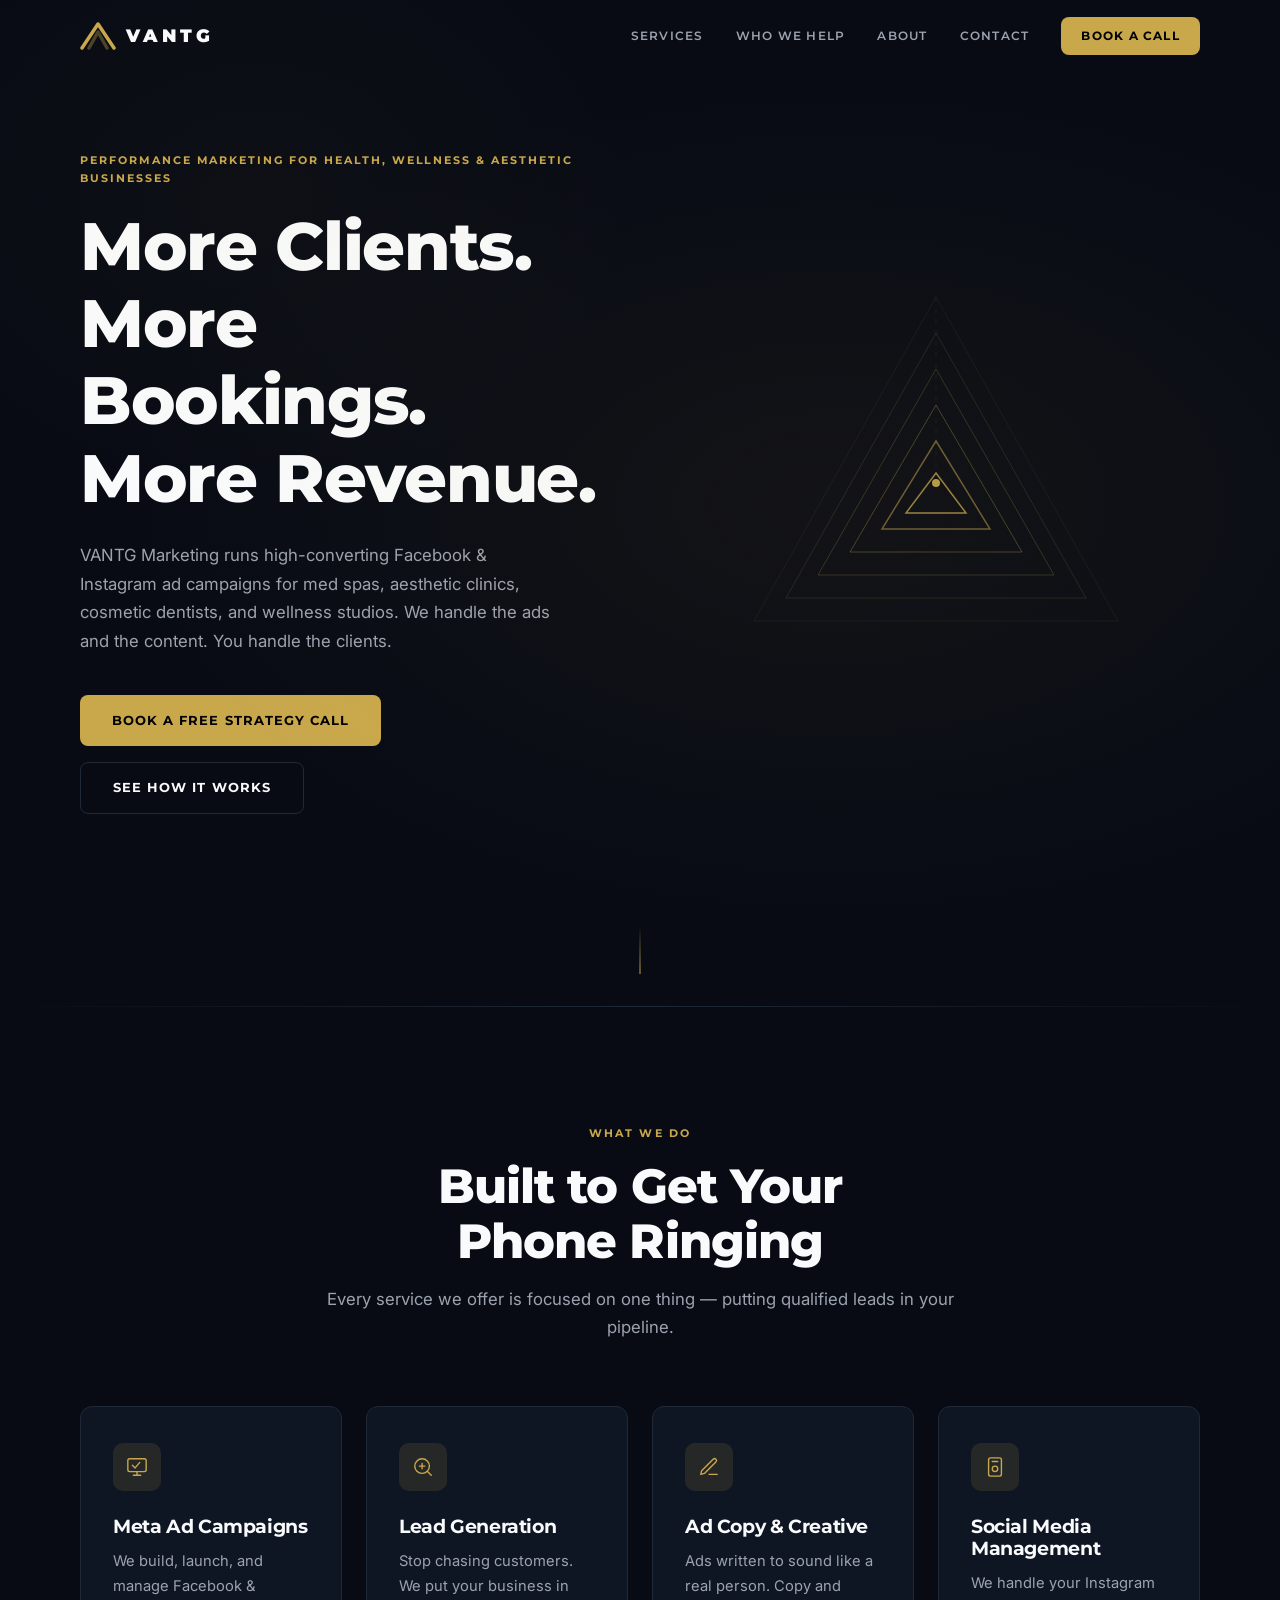
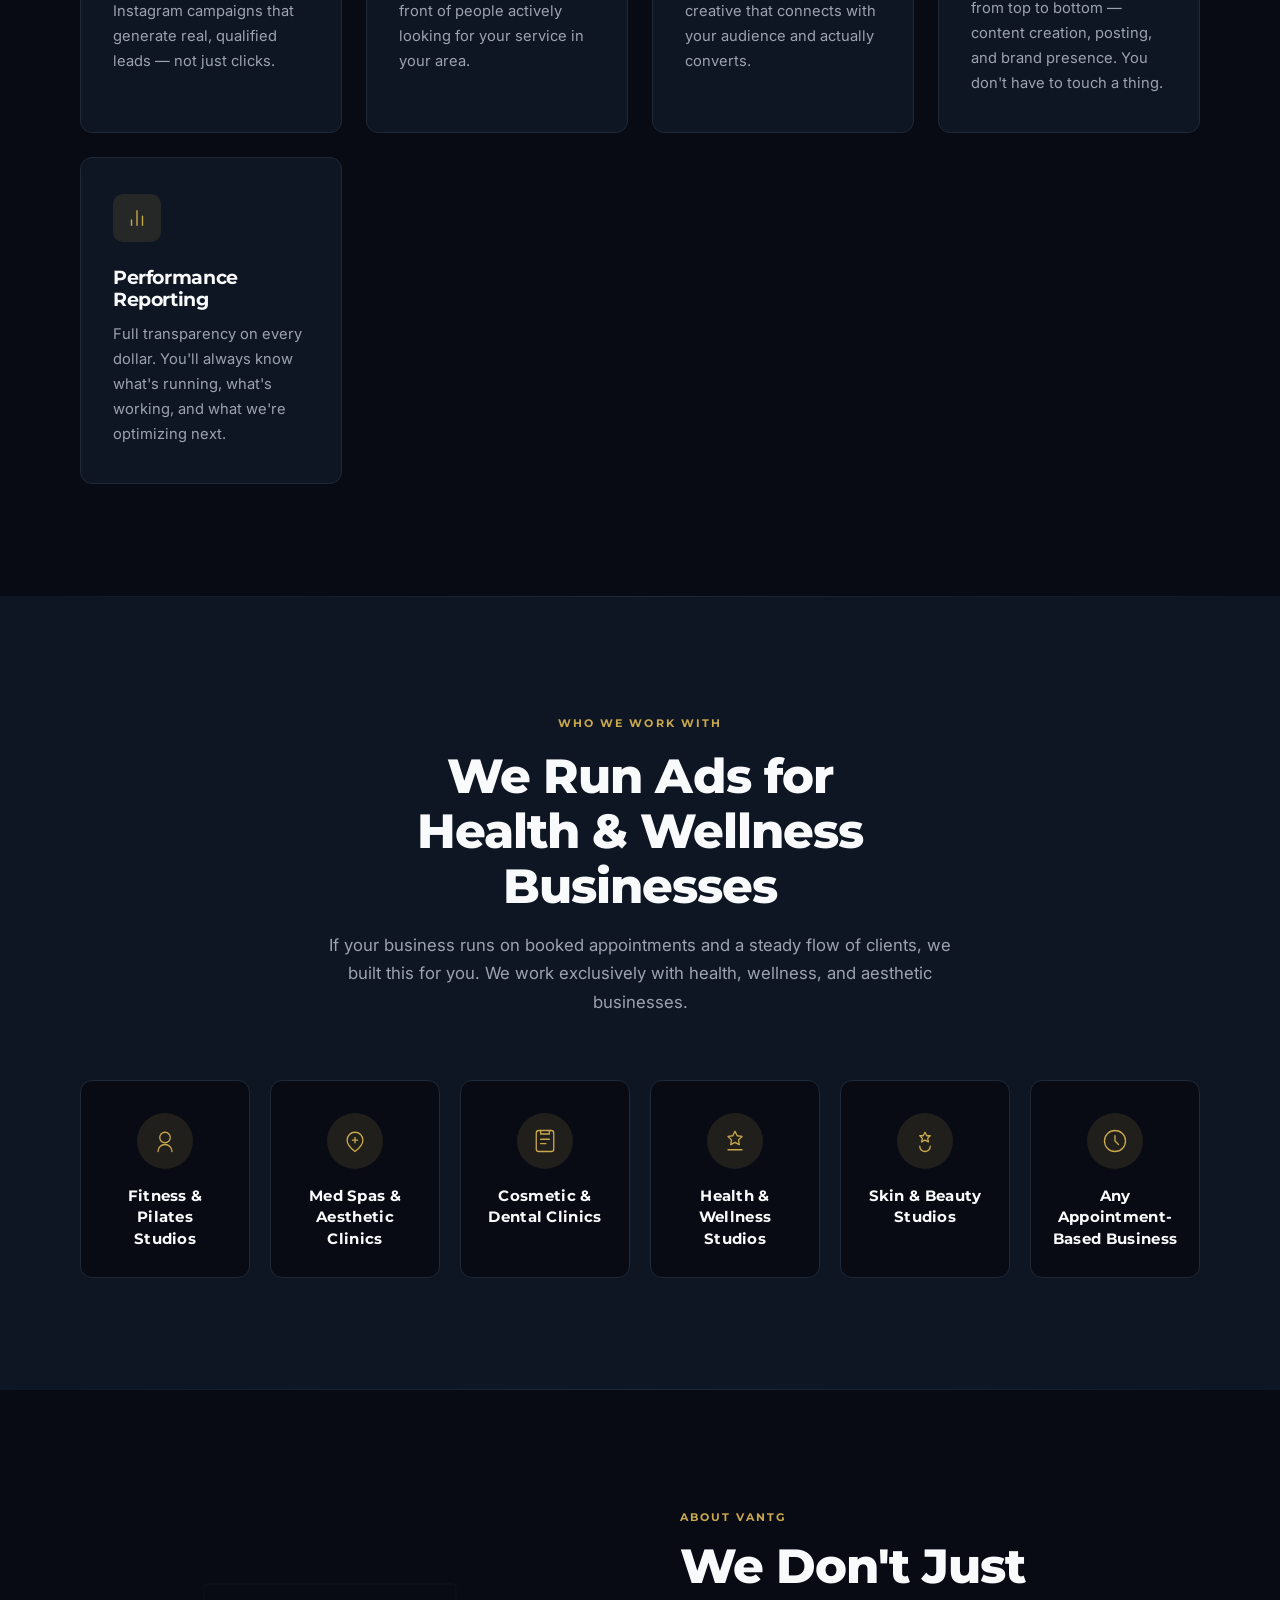
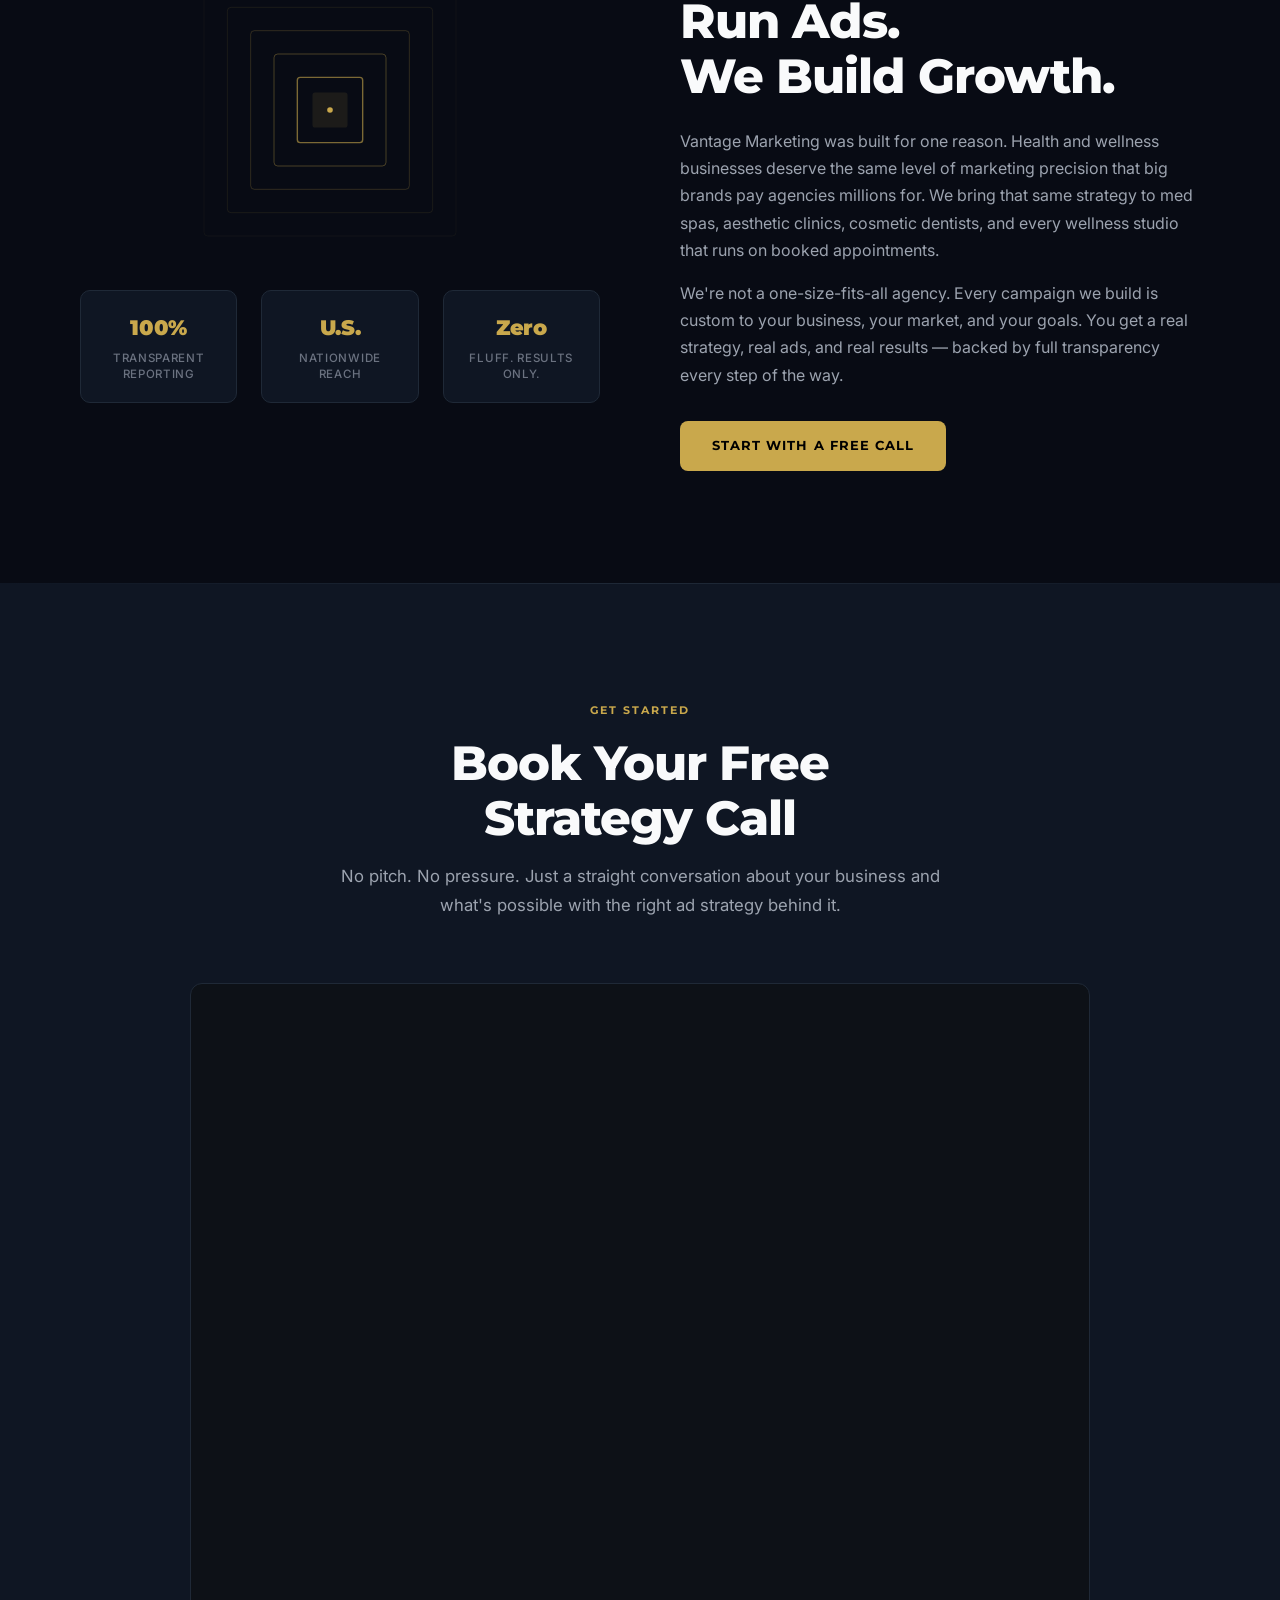
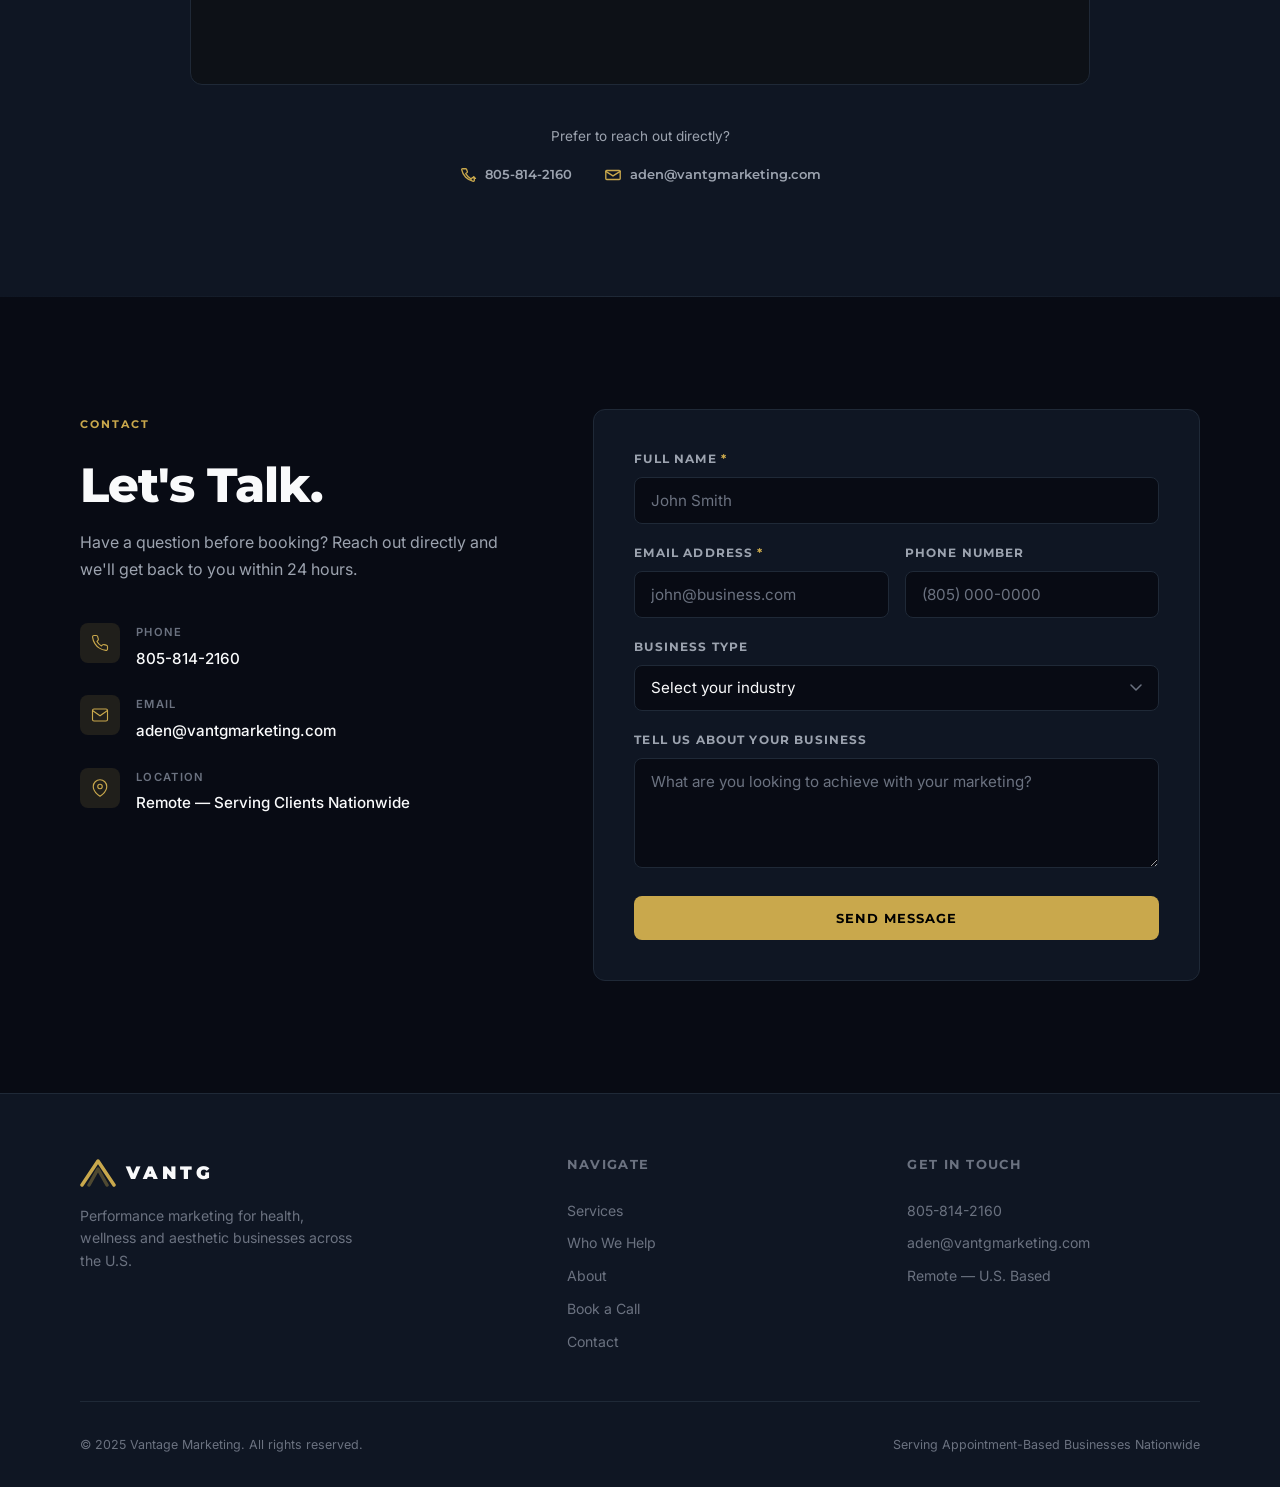
==== commit 1ad53ff1: "Shift positioning to health, wellness & aesthetics niche - Updated hero, about, and footer copy to r" ====
--- a/index.html
+++ b/index.html
@@ -3,7 +3,7 @@
 <head>
     <meta charset="UTF-8">
     <meta name="viewport" content="width=device-width, initial-scale=1.0">
-    <meta name="description" content="VANTG Marketing — Performance Meta advertising for appointment-based businesses. Med spas, clinics, contractors, and trades. More leads, more bookings, more revenue.">
+    <meta name="description" content="VANTG Marketing — Performance Meta advertising for health, wellness and aesthetic businesses. Med spas, aesthetic clinics, cosmetic dentists, and wellness studios. More clients, more bookings, more revenue.">
     <title>VANTG Marketing | Meta Ads for Appointment-Based Businesses</title>
     <link rel="preconnect" href="https://fonts.googleapis.com">
     <link rel="preconnect" href="https://fonts.gstatic.com" crossorigin>
@@ -48,9 +48,9 @@
     <section class="hero" id="home">
         <div class="hero-inner">
             <div class="hero-content">
-                <div class="hero-label">Performance Marketing for Appointment-Based Businesses</div>
-                <h1>More Calls.<br>More Jobs.<br>More Revenue.</h1>
-                <p>VANTG Marketing runs high-converting Facebook & Instagram ad campaigns for businesses that run on booked appointments — med spas, clinics, contractors, and trades. We handle the ads — you handle the work.</p>
+                <div class="hero-label">Performance Marketing for Health, Wellness & Aesthetic Businesses</div>
+                <h1>More Clients.<br>More Bookings.<br>More Revenue.</h1>
+                <p>VANTG Marketing runs high-converting Facebook & Instagram ad campaigns for med spas, aesthetic clinics, cosmetic dentists, and wellness studios. We handle the ads and the content. You handle the clients.</p>
                 <div class="hero-cta">
                     <a href="#book" class="btn-primary">Book a Free Strategy Call</a>
                     <a href="#services" class="btn-secondary">See How It Works</a>
@@ -103,7 +103,7 @@
                         </svg>
                     </div>
                     <h3>Lead Generation</h3>
-                    <p>Stop chasing customers. We put your business in front of people actively searching for your service in your area.</p>
+                    <p>Stop chasing customers. We put your business in front of people actively looking for your service in your area.</p>
                 </div>
                 <div class="service-card reveal">
                     <div class="service-icon">
@@ -113,7 +113,18 @@
                         </svg>
                     </div>
                     <h3>Ad Copy & Creative</h3>
-                    <p>Ads written to sound like a real person — not a robot. Copy and creative that connects with your audience and actually converts.</p>
+                    <p>Ads written to sound like a real person. Copy and creative that connects with your audience and actually converts.</p>
+                </div>
+                <div class="service-card reveal">
+                    <div class="service-icon">
+                        <svg viewBox="0 0 24 24" fill="none" xmlns="http://www.w3.org/2000/svg">
+                            <rect x="5" y="2" width="14" height="20" rx="2" stroke="#C9A84C" stroke-width="1.5"/>
+                            <circle cx="12" cy="14" r="3" stroke="#C9A84C" stroke-width="1.5"/>
+                            <path d="M9 6h6" stroke="#C9A84C" stroke-width="1.5" stroke-linecap="round"/>
+                        </svg>
+                    </div>
+                    <h3>Social Media Management</h3>
+                    <p>We handle your Instagram from top to bottom — content creation, posting, and brand presence. You don't have to touch a thing.</p>
                 </div>
                 <div class="service-card reveal">
                     <div class="service-icon">
@@ -133,17 +144,18 @@
         <div class="container">
             <div class="section-header">
                 <span class="section-label">Who We Work With</span>
-                <h2>We Run Ads for<br>Appointment-Based Businesses</h2>
-                <p>If your business depends on booked appointments and a steady flow of clients, we built our system for you — whether you're in health & wellness, aesthetics, or the trades.</p>
+                <h2>We Run Ads for<br>Health & Wellness Businesses</h2>
+                <p>If your business runs on booked appointments and a steady flow of clients, we built this for you. We work exclusively with health, wellness, and aesthetic businesses.</p>
             </div>
             <div class="industries-grid">
                 <div class="industry-card reveal">
                     <div class="industry-icon">
                         <svg viewBox="0 0 32 32" fill="none" xmlns="http://www.w3.org/2000/svg">
-                            <path d="M16 4L4 12v16h8v-8h8v8h8V12L16 4z" stroke="#C9A84C" stroke-width="1.5" stroke-linecap="round" stroke-linejoin="round"/>
-                        </svg>
-                    </div>
-                    <h4>Contractors &<br>Construction</h4>
+                            <circle cx="16" cy="12" r="6" stroke="#C9A84C" stroke-width="1.5"/>
+                            <path d="M8 28c0-4.4 3.6-8 8-8s8 3.6 8 8" stroke="#C9A84C" stroke-width="1.5" stroke-linecap="round"/>
+                        </svg>
+                    </div>
+                    <h4>Fitness & Pilates<br>Studios</h4>
                 </div>
                 <div class="industry-card reveal">
                     <div class="industry-icon">
@@ -176,11 +188,11 @@
                 <div class="industry-card reveal">
                     <div class="industry-icon">
                         <svg viewBox="0 0 32 32" fill="none" xmlns="http://www.w3.org/2000/svg">
-                            <path d="M4 28V14l12-10 12 10v14" stroke="#C9A84C" stroke-width="1.5" stroke-linecap="round" stroke-linejoin="round"/>
-                            <rect x="12" y="20" width="8" height="8" stroke="#C9A84C" stroke-width="1.5"/>
-                        </svg>
-                    </div>
-                    <h4>Home Services &<br>Repair</h4>
+                            <path d="M16 6l2 4h4l-3 3 1 4-4-2-4 2 1-4-3-3h4l2-4z" stroke="#C9A84C" stroke-width="1.5" stroke-linecap="round" stroke-linejoin="round"/>
+                            <path d="M10 22c0 3.3 2.7 6 6 6s6-2.7 6-6" stroke="#C9A84C" stroke-width="1.5" stroke-linecap="round"/>
+                        </svg>
+                    </div>
+                    <h4>Skin & Beauty<br>Studios</h4>
                 </div>
                 <div class="industry-card reveal">
                     <div class="industry-icon">
@@ -229,7 +241,7 @@
                 <div class="about-content">
                     <span class="section-label">About VANTG</span>
                     <h2>We Don't Just<br>Run Ads.<br>We Build Growth.</h2>
-                    <p>Vantage Marketing was built for one reason — appointment-based businesses deserve the same level of marketing precision that big brands pay agencies millions for. We bring that same strategy to med spas, clinics, health & wellness studios, contractors, and every trade professional who runs on booked appointments.</p>
+                    <p>Vantage Marketing was built for one reason. Health and wellness businesses deserve the same level of marketing precision that big brands pay agencies millions for. We bring that same strategy to med spas, aesthetic clinics, cosmetic dentists, and every wellness studio that runs on booked appointments.</p>
                     <p>We're not a one-size-fits-all agency. Every campaign we build is custom to your business, your market, and your goals. You get a real strategy, real ads, and real results — backed by full transparency every step of the way.</p>
                     <div class="about-cta">
                         <a href="#book" class="btn-primary">Start With a Free Call</a>
@@ -350,9 +362,9 @@
                                 <option value="med-spa">Med Spa / Aesthetic Clinic</option>
                                 <option value="cosmetic-dental">Cosmetic / Dental Clinic</option>
                                 <option value="health-wellness">Health & Wellness Studio</option>
-                                <option value="construction">Construction / Contracting</option>
-                                <option value="home-services">Home Services / Repair</option>
-                                <option value="other">Other Appointment-Based Business</option>
+                                <option value="fitness-pilates">Fitness & Pilates Studio</option>
+                                <option value="skin-beauty">Skin & Beauty Studio</option>
+                                <option value="other">Other Health & Wellness Business</option>
                             </select>
                         </div>
                         <div class="form-group">
@@ -384,7 +396,7 @@
                         </svg>
                         <span class="logo-text">VANTG</span>
                     </a>
-                    <p class="footer-tagline">Performance marketing for appointment-based businesses across the U.S.</p>
+                    <p class="footer-tagline">Performance marketing for health, wellness and aesthetic businesses across the U.S.</p>
                 </div>
                 <div class="footer-links">
                     <h5>Navigate</h5>
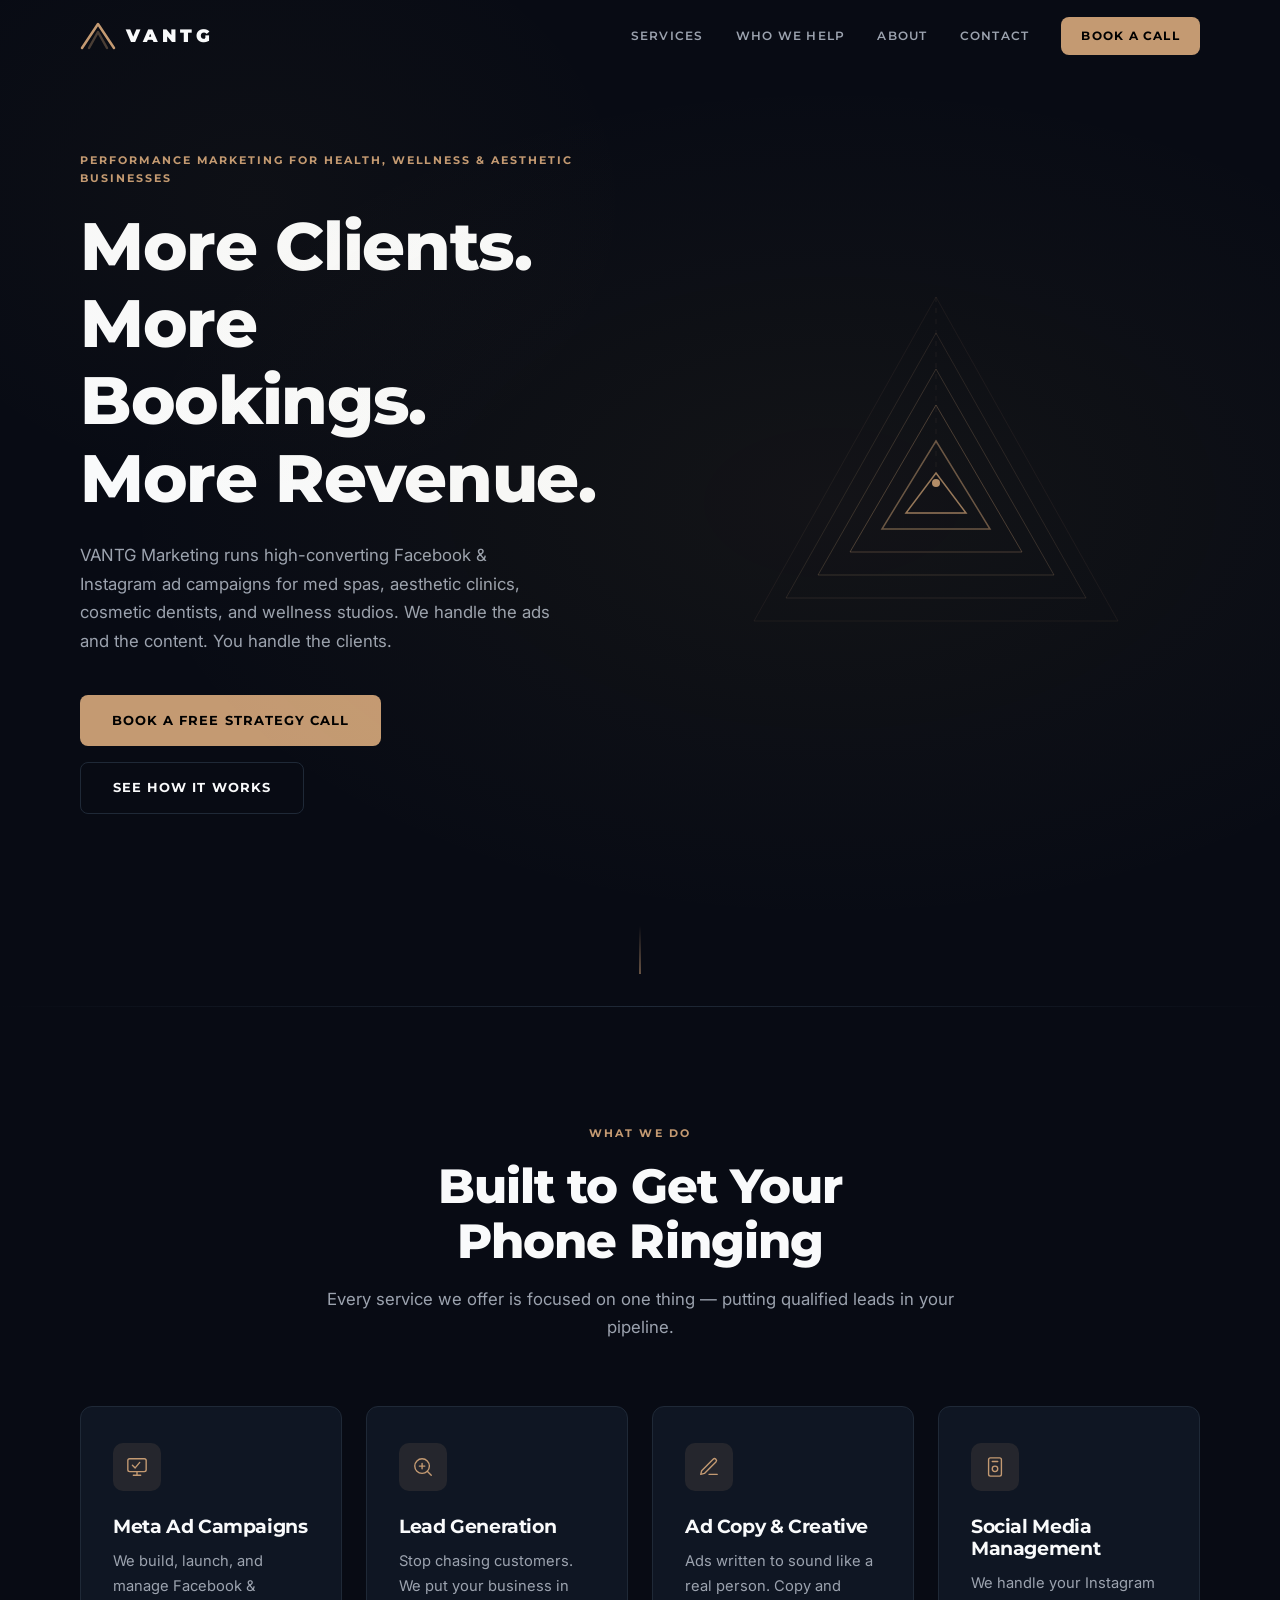
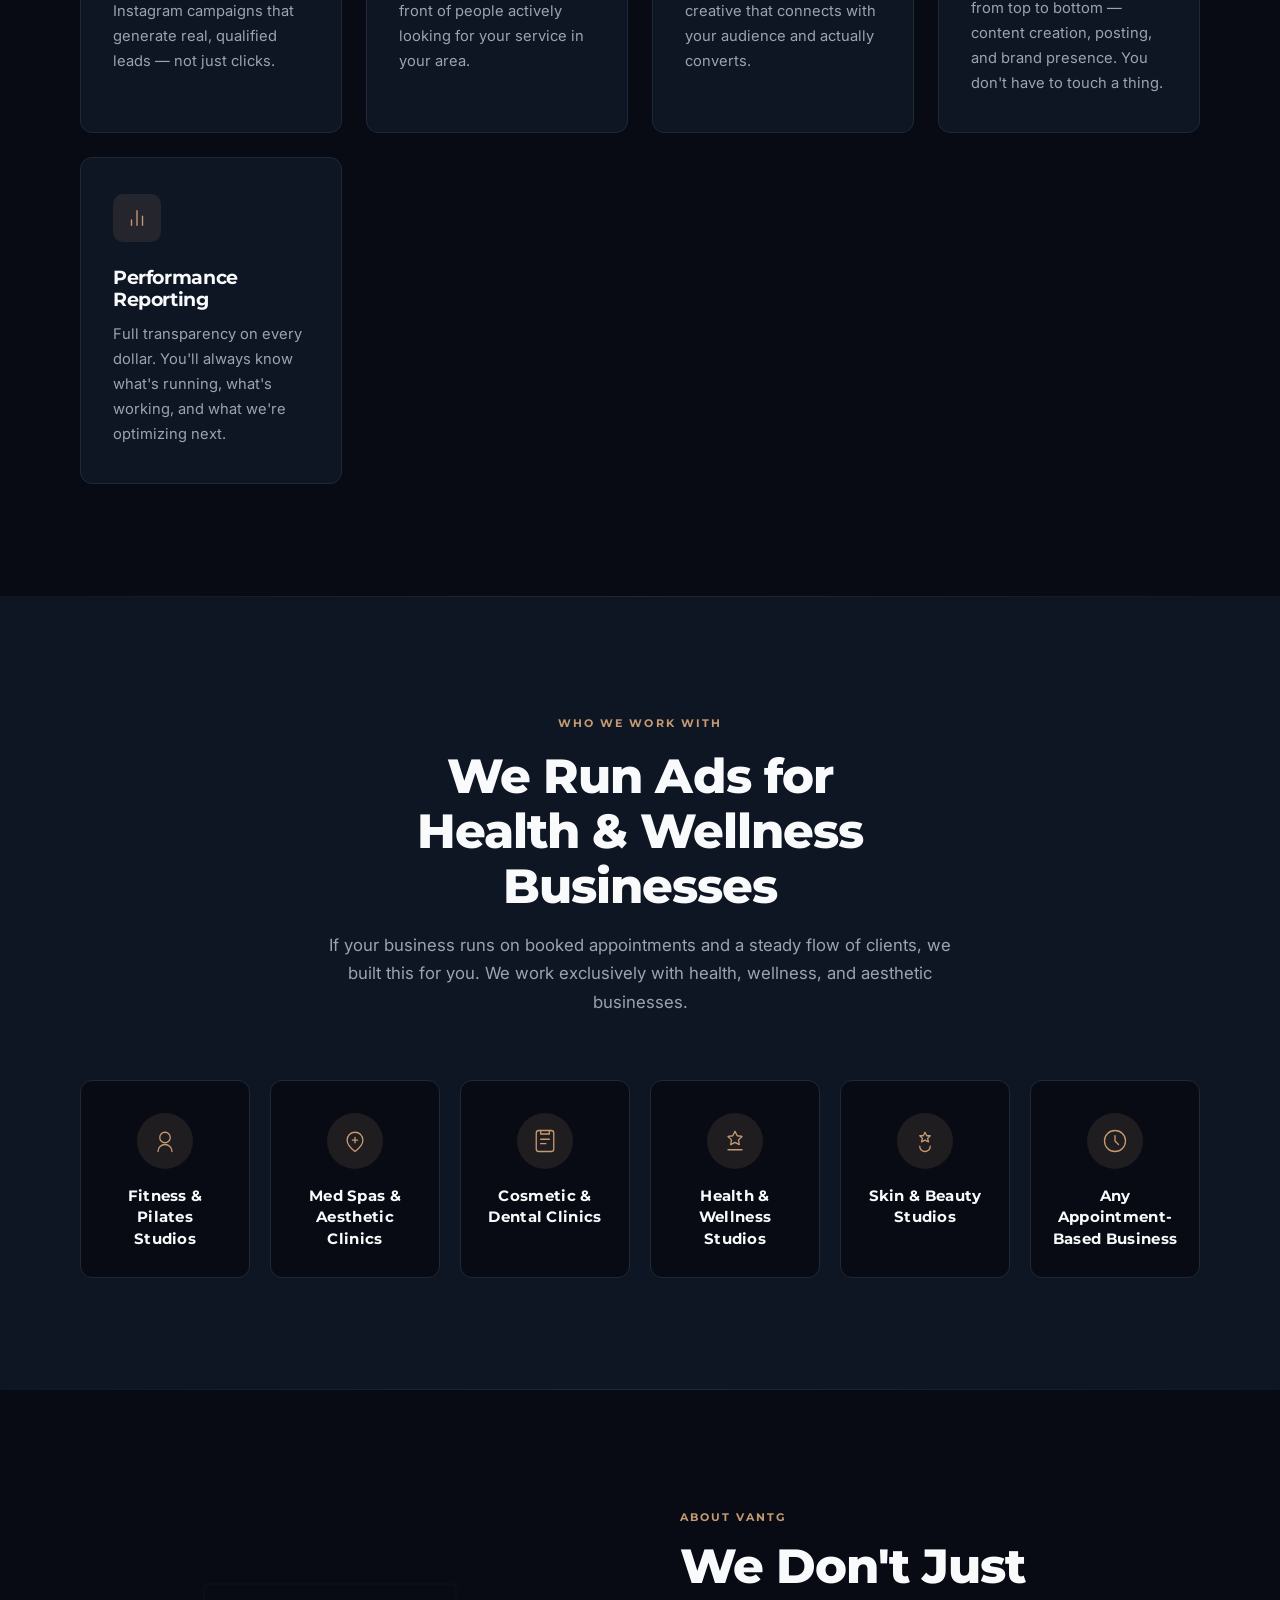
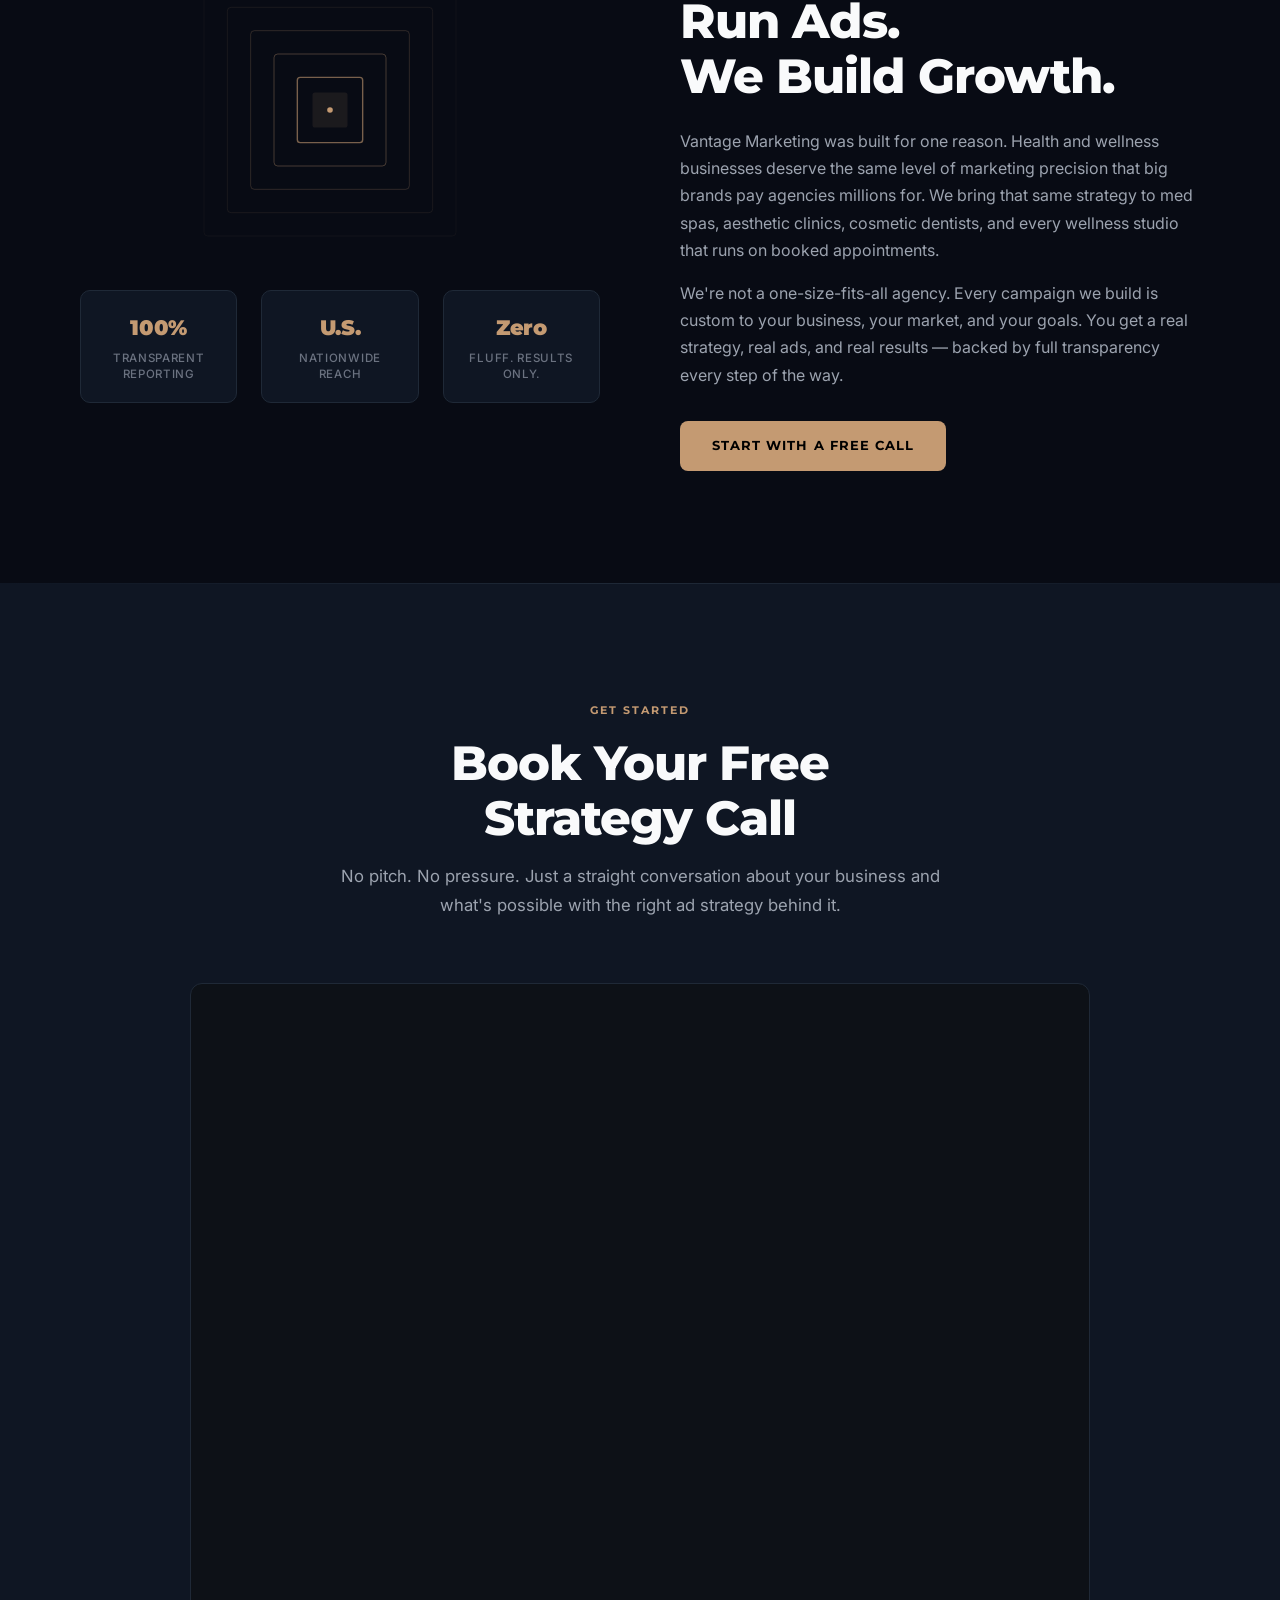
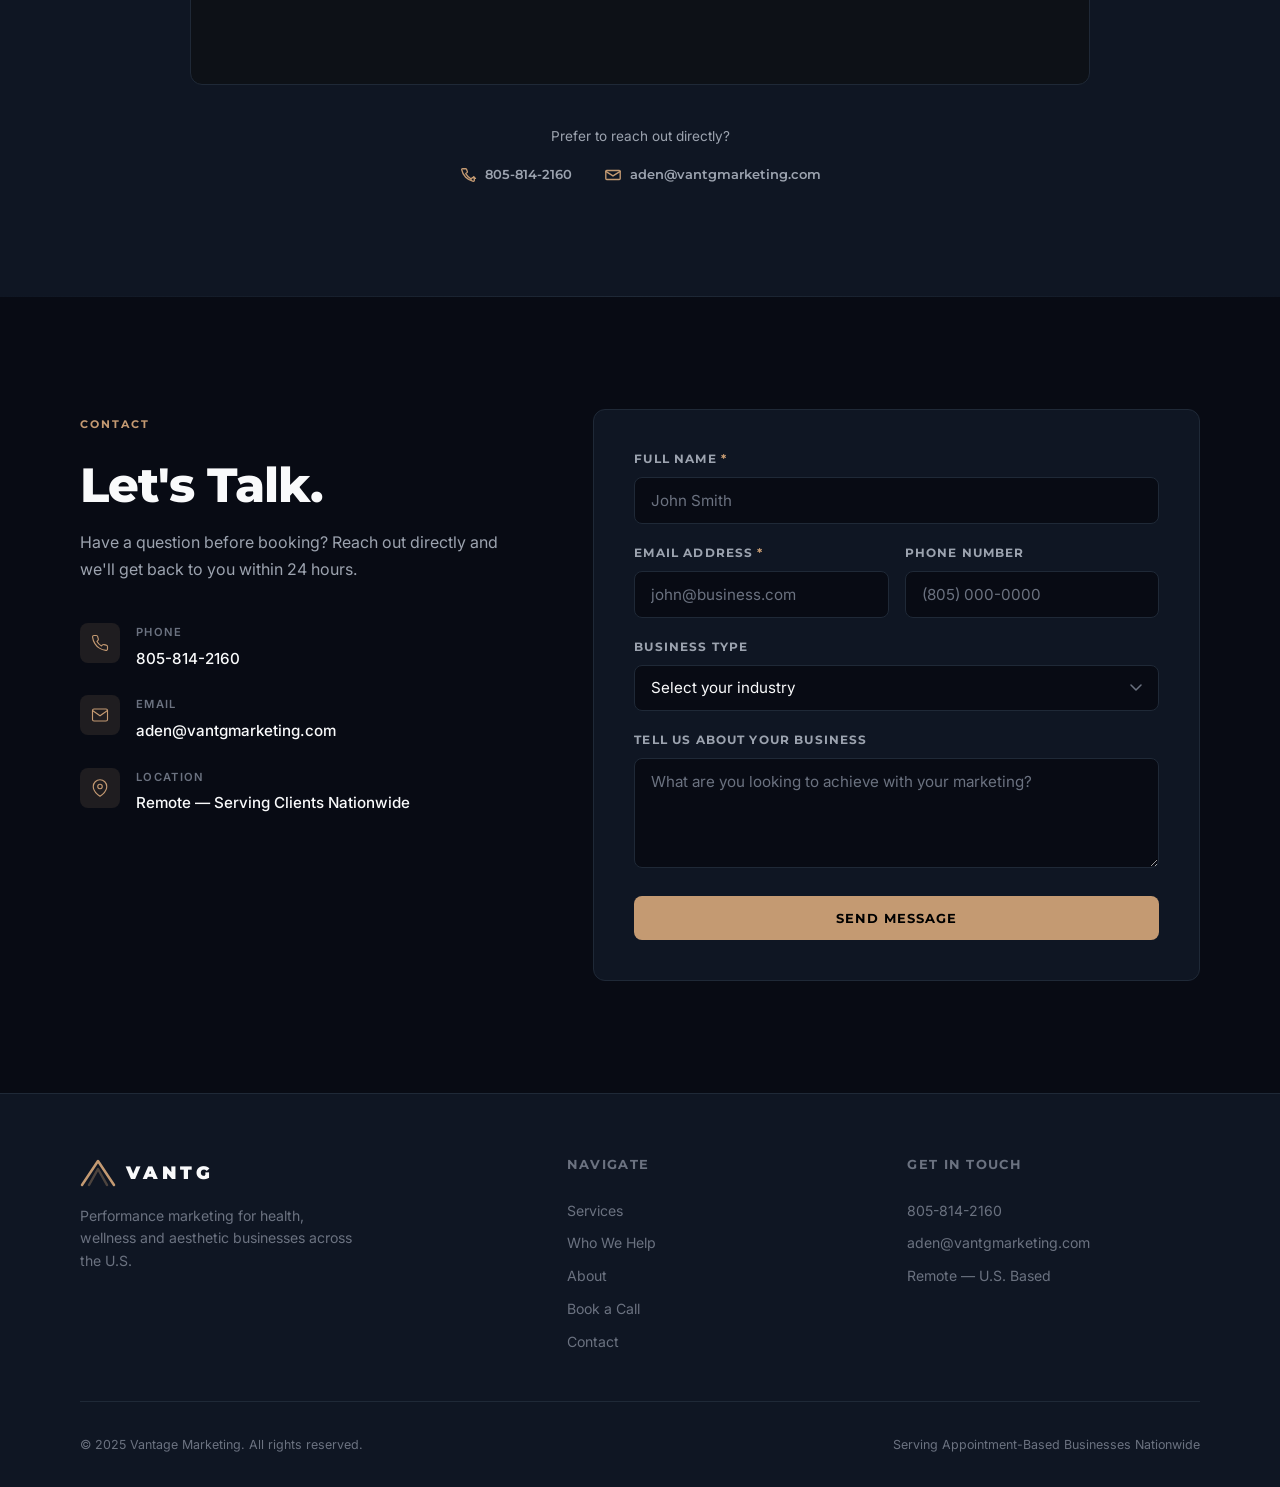
==== commit de4f6dd6: "Update brand color to warm champagne gold, refine logo strokes - Shift accent from corporate yellow-" ====
--- a/index.html
+++ b/index.html
@@ -17,8 +17,8 @@
         <div class="nav-container">
             <a href="#home" class="logo">
                 <svg class="logo-mark" viewBox="0 0 36 28" fill="none" xmlns="http://www.w3.org/2000/svg">
-                    <path d="M2 26L18 2L34 26" stroke="#C9A84C" stroke-width="3.5" stroke-linecap="round" stroke-linejoin="round"/>
-                    <path d="M9 26L18 10L27 26" stroke="#C9A84C" stroke-width="3.5" stroke-linecap="round" stroke-linejoin="round" opacity="0.35"/>
+                    <path d="M2 26L18 2L34 26" stroke="#C49A72" stroke-width="2.5" stroke-linecap="round" stroke-linejoin="round"/>
+                    <path d="M9 26L18 10L27 26" stroke="#C49A72" stroke-width="2.5" stroke-linecap="round" stroke-linejoin="round" opacity="0.35"/>
                 </svg>
                 <span class="logo-text">VANTG</span>
             </a>
@@ -58,14 +58,14 @@
             </div>
             <div class="hero-visual" aria-hidden="true">
                 <svg viewBox="0 0 420 420" fill="none" xmlns="http://www.w3.org/2000/svg">
-                    <polygon points="210,24 392,348 28,348" stroke="#C9A84C" stroke-width="1" fill="none" opacity="0.08"/>
-                    <polygon points="210,60 360,325 60,325" stroke="#C9A84C" stroke-width="1" fill="none" opacity="0.14"/>
-                    <polygon points="210,96 328,302 92,302" stroke="#C9A84C" stroke-width="1" fill="none" opacity="0.22"/>
-                    <polygon points="210,132 296,279 124,279" stroke="#C9A84C" stroke-width="1" fill="none" opacity="0.32"/>
-                    <polygon points="210,168 264,256 156,256" stroke="#C9A84C" stroke-width="1.5" fill="none" opacity="0.5"/>
-                    <polygon points="210,200 240,240 180,240" stroke="#C9A84C" stroke-width="1.5" fill="none" opacity="0.75"/>
-                    <circle cx="210" cy="210" r="4" fill="#C9A84C" opacity="0.9"/>
-                    <line x1="210" y1="24" x2="210" y2="200" stroke="#C9A84C" stroke-width="0.75" opacity="0.12" stroke-dasharray="5 6"/>
+                    <polygon points="210,24 392,348 28,348" stroke="#C49A72" stroke-width="1" fill="none" opacity="0.08"/>
+                    <polygon points="210,60 360,325 60,325" stroke="#C49A72" stroke-width="1" fill="none" opacity="0.14"/>
+                    <polygon points="210,96 328,302 92,302" stroke="#C49A72" stroke-width="1" fill="none" opacity="0.22"/>
+                    <polygon points="210,132 296,279 124,279" stroke="#C49A72" stroke-width="1" fill="none" opacity="0.32"/>
+                    <polygon points="210,168 264,256 156,256" stroke="#C49A72" stroke-width="1.5" fill="none" opacity="0.5"/>
+                    <polygon points="210,200 240,240 180,240" stroke="#C49A72" stroke-width="1.5" fill="none" opacity="0.75"/>
+                    <circle cx="210" cy="210" r="4" fill="#C49A72" opacity="0.9"/>
+                    <line x1="210" y1="24" x2="210" y2="200" stroke="#C49A72" stroke-width="0.75" opacity="0.12" stroke-dasharray="5 6"/>
                 </svg>
             </div>
         </div>
@@ -86,9 +86,9 @@
                 <div class="service-card reveal">
                     <div class="service-icon">
                         <svg viewBox="0 0 24 24" fill="none" xmlns="http://www.w3.org/2000/svg">
-                            <rect x="2" y="3" width="20" height="14" rx="2" stroke="#C9A84C" stroke-width="1.5"/>
-                            <path d="M8 21h8M12 17v4" stroke="#C9A84C" stroke-width="1.5" stroke-linecap="round"/>
-                            <path d="M7 10l3 3 5-6" stroke="#C9A84C" stroke-width="1.5" stroke-linecap="round" stroke-linejoin="round"/>
+                            <rect x="2" y="3" width="20" height="14" rx="2" stroke="#C49A72" stroke-width="1.5"/>
+                            <path d="M8 21h8M12 17v4" stroke="#C49A72" stroke-width="1.5" stroke-linecap="round"/>
+                            <path d="M7 10l3 3 5-6" stroke="#C49A72" stroke-width="1.5" stroke-linecap="round" stroke-linejoin="round"/>
                         </svg>
                     </div>
                     <h3>Meta Ad Campaigns</h3>
@@ -97,9 +97,9 @@
                 <div class="service-card reveal">
                     <div class="service-icon">
                         <svg viewBox="0 0 24 24" fill="none" xmlns="http://www.w3.org/2000/svg">
-                            <circle cx="11" cy="11" r="8" stroke="#C9A84C" stroke-width="1.5"/>
-                            <path d="M21 21l-4.35-4.35" stroke="#C9A84C" stroke-width="1.5" stroke-linecap="round"/>
-                            <path d="M11 8v6M8 11h6" stroke="#C9A84C" stroke-width="1.5" stroke-linecap="round"/>
+                            <circle cx="11" cy="11" r="8" stroke="#C49A72" stroke-width="1.5"/>
+                            <path d="M21 21l-4.35-4.35" stroke="#C49A72" stroke-width="1.5" stroke-linecap="round"/>
+                            <path d="M11 8v6M8 11h6" stroke="#C49A72" stroke-width="1.5" stroke-linecap="round"/>
                         </svg>
                     </div>
                     <h3>Lead Generation</h3>
@@ -108,8 +108,8 @@
                 <div class="service-card reveal">
                     <div class="service-icon">
                         <svg viewBox="0 0 24 24" fill="none" xmlns="http://www.w3.org/2000/svg">
-                            <path d="M12 20h9" stroke="#C9A84C" stroke-width="1.5" stroke-linecap="round"/>
-                            <path d="M16.5 3.5a2.12 2.12 0 013 3L7 19l-4 1 1-4L16.5 3.5z" stroke="#C9A84C" stroke-width="1.5" stroke-linecap="round" stroke-linejoin="round"/>
+                            <path d="M12 20h9" stroke="#C49A72" stroke-width="1.5" stroke-linecap="round"/>
+                            <path d="M16.5 3.5a2.12 2.12 0 013 3L7 19l-4 1 1-4L16.5 3.5z" stroke="#C49A72" stroke-width="1.5" stroke-linecap="round" stroke-linejoin="round"/>
                         </svg>
                     </div>
                     <h3>Ad Copy & Creative</h3>
@@ -118,9 +118,9 @@
                 <div class="service-card reveal">
                     <div class="service-icon">
                         <svg viewBox="0 0 24 24" fill="none" xmlns="http://www.w3.org/2000/svg">
-                            <rect x="5" y="2" width="14" height="20" rx="2" stroke="#C9A84C" stroke-width="1.5"/>
-                            <circle cx="12" cy="14" r="3" stroke="#C9A84C" stroke-width="1.5"/>
-                            <path d="M9 6h6" stroke="#C9A84C" stroke-width="1.5" stroke-linecap="round"/>
+                            <rect x="5" y="2" width="14" height="20" rx="2" stroke="#C49A72" stroke-width="1.5"/>
+                            <circle cx="12" cy="14" r="3" stroke="#C49A72" stroke-width="1.5"/>
+                            <path d="M9 6h6" stroke="#C49A72" stroke-width="1.5" stroke-linecap="round"/>
                         </svg>
                     </div>
                     <h3>Social Media Management</h3>
@@ -129,7 +129,7 @@
                 <div class="service-card reveal">
                     <div class="service-icon">
                         <svg viewBox="0 0 24 24" fill="none" xmlns="http://www.w3.org/2000/svg">
-                            <path d="M18 20V10M12 20V4M6 20v-6" stroke="#C9A84C" stroke-width="1.5" stroke-linecap="round" stroke-linejoin="round"/>
+                            <path d="M18 20V10M12 20V4M6 20v-6" stroke="#C49A72" stroke-width="1.5" stroke-linecap="round" stroke-linejoin="round"/>
                         </svg>
                     </div>
                     <h3>Performance Reporting</h3>
@@ -151,8 +151,8 @@
                 <div class="industry-card reveal">
                     <div class="industry-icon">
                         <svg viewBox="0 0 32 32" fill="none" xmlns="http://www.w3.org/2000/svg">
-                            <circle cx="16" cy="12" r="6" stroke="#C9A84C" stroke-width="1.5"/>
-                            <path d="M8 28c0-4.4 3.6-8 8-8s8 3.6 8 8" stroke="#C9A84C" stroke-width="1.5" stroke-linecap="round"/>
+                            <circle cx="16" cy="12" r="6" stroke="#C49A72" stroke-width="1.5"/>
+                            <path d="M8 28c0-4.4 3.6-8 8-8s8 3.6 8 8" stroke="#C49A72" stroke-width="1.5" stroke-linecap="round"/>
                         </svg>
                     </div>
                     <h4>Fitness & Pilates<br>Studios</h4>
@@ -160,8 +160,8 @@
                 <div class="industry-card reveal">
                     <div class="industry-icon">
                         <svg viewBox="0 0 32 32" fill="none" xmlns="http://www.w3.org/2000/svg">
-                            <path d="M16 6C11 6 7 10 7 15c0 6 9 13 9 13s9-7 9-13c0-5-4-9-9-9z" stroke="#C9A84C" stroke-width="1.5" stroke-linecap="round" stroke-linejoin="round"/>
-                            <path d="M13 15h6M16 12v6" stroke="#C9A84C" stroke-width="1.5" stroke-linecap="round"/>
+                            <path d="M16 6C11 6 7 10 7 15c0 6 9 13 9 13s9-7 9-13c0-5-4-9-9-9z" stroke="#C49A72" stroke-width="1.5" stroke-linecap="round" stroke-linejoin="round"/>
+                            <path d="M13 15h6M16 12v6" stroke="#C49A72" stroke-width="1.5" stroke-linecap="round"/>
                         </svg>
                     </div>
                     <h4>Med Spas &<br>Aesthetic Clinics</h4>
@@ -169,9 +169,9 @@
                 <div class="industry-card reveal">
                     <div class="industry-icon">
                         <svg viewBox="0 0 32 32" fill="none" xmlns="http://www.w3.org/2000/svg">
-                            <rect x="6" y="4" width="20" height="24" rx="3" stroke="#C9A84C" stroke-width="1.5"/>
-                            <path d="M11 4v4h10V4" stroke="#C9A84C" stroke-width="1.5" stroke-linecap="round" stroke-linejoin="round"/>
-                            <path d="M11 14h10M11 19h6" stroke="#C9A84C" stroke-width="1.5" stroke-linecap="round"/>
+                            <rect x="6" y="4" width="20" height="24" rx="3" stroke="#C49A72" stroke-width="1.5"/>
+                            <path d="M11 4v4h10V4" stroke="#C49A72" stroke-width="1.5" stroke-linecap="round" stroke-linejoin="round"/>
+                            <path d="M11 14h10M11 19h6" stroke="#C49A72" stroke-width="1.5" stroke-linecap="round"/>
                         </svg>
                     </div>
                     <h4>Cosmetic &<br>Dental Clinics</h4>
@@ -179,8 +179,8 @@
                 <div class="industry-card reveal">
                     <div class="industry-icon">
                         <svg viewBox="0 0 32 32" fill="none" xmlns="http://www.w3.org/2000/svg">
-                            <path d="M16 5l2.5 5 5.5.8-4 3.9.9 5.5L16 17.5l-4.9 2.7.9-5.5-4-3.9 5.5-.8L16 5z" stroke="#C9A84C" stroke-width="1.5" stroke-linecap="round" stroke-linejoin="round"/>
-                            <path d="M8 26h16" stroke="#C9A84C" stroke-width="1.5" stroke-linecap="round"/>
+                            <path d="M16 5l2.5 5 5.5.8-4 3.9.9 5.5L16 17.5l-4.9 2.7.9-5.5-4-3.9 5.5-.8L16 5z" stroke="#C49A72" stroke-width="1.5" stroke-linecap="round" stroke-linejoin="round"/>
+                            <path d="M8 26h16" stroke="#C49A72" stroke-width="1.5" stroke-linecap="round"/>
                         </svg>
                     </div>
                     <h4>Health &<br>Wellness Studios</h4>
@@ -188,8 +188,8 @@
                 <div class="industry-card reveal">
                     <div class="industry-icon">
                         <svg viewBox="0 0 32 32" fill="none" xmlns="http://www.w3.org/2000/svg">
-                            <path d="M16 6l2 4h4l-3 3 1 4-4-2-4 2 1-4-3-3h4l2-4z" stroke="#C9A84C" stroke-width="1.5" stroke-linecap="round" stroke-linejoin="round"/>
-                            <path d="M10 22c0 3.3 2.7 6 6 6s6-2.7 6-6" stroke="#C9A84C" stroke-width="1.5" stroke-linecap="round"/>
+                            <path d="M16 6l2 4h4l-3 3 1 4-4-2-4 2 1-4-3-3h4l2-4z" stroke="#C49A72" stroke-width="1.5" stroke-linecap="round" stroke-linejoin="round"/>
+                            <path d="M10 22c0 3.3 2.7 6 6 6s6-2.7 6-6" stroke="#C49A72" stroke-width="1.5" stroke-linecap="round"/>
                         </svg>
                     </div>
                     <h4>Skin & Beauty<br>Studios</h4>
@@ -197,8 +197,8 @@
                 <div class="industry-card reveal">
                     <div class="industry-icon">
                         <svg viewBox="0 0 32 32" fill="none" xmlns="http://www.w3.org/2000/svg">
-                            <circle cx="16" cy="16" r="12" stroke="#C9A84C" stroke-width="1.5"/>
-                            <path d="M16 10v6l4 4" stroke="#C9A84C" stroke-width="1.5" stroke-linecap="round" stroke-linejoin="round"/>
+                            <circle cx="16" cy="16" r="12" stroke="#C49A72" stroke-width="1.5"/>
+                            <path d="M16 10v6l4 4" stroke="#C49A72" stroke-width="1.5" stroke-linecap="round" stroke-linejoin="round"/>
                         </svg>
                     </div>
                     <h4>Any Appointment-<br>Based Business</h4>
@@ -214,13 +214,13 @@
                 <div class="about-visual" aria-hidden="true">
                     <div class="about-geo-wrap">
                         <svg viewBox="0 0 300 300" fill="none" xmlns="http://www.w3.org/2000/svg">
-                            <rect x="15" y="15" width="270" height="270" rx="4" stroke="#C9A84C" stroke-width="0.75" opacity="0.08"/>
-                            <rect x="40" y="40" width="220" height="220" rx="4" stroke="#C9A84C" stroke-width="0.75" opacity="0.14"/>
-                            <rect x="65" y="65" width="170" height="170" rx="4" stroke="#C9A84C" stroke-width="1" opacity="0.22"/>
-                            <rect x="90" y="90" width="120" height="120" rx="4" stroke="#C9A84C" stroke-width="1" opacity="0.36"/>
-                            <rect x="115" y="115" width="70" height="70" rx="3" stroke="#C9A84C" stroke-width="1.5" opacity="0.6"/>
-                            <rect x="132" y="132" width="36" height="36" rx="2" fill="#C9A84C" opacity="0.1" stroke="#C9A84C" stroke-width="1.5"/>
-                            <circle cx="150" cy="150" r="3" fill="#C9A84C"/>
+                            <rect x="15" y="15" width="270" height="270" rx="4" stroke="#C49A72" stroke-width="0.75" opacity="0.08"/>
+                            <rect x="40" y="40" width="220" height="220" rx="4" stroke="#C49A72" stroke-width="0.75" opacity="0.14"/>
+                            <rect x="65" y="65" width="170" height="170" rx="4" stroke="#C49A72" stroke-width="1" opacity="0.22"/>
+                            <rect x="90" y="90" width="120" height="120" rx="4" stroke="#C49A72" stroke-width="1" opacity="0.36"/>
+                            <rect x="115" y="115" width="70" height="70" rx="3" stroke="#C49A72" stroke-width="1.5" opacity="0.6"/>
+                            <rect x="132" y="132" width="36" height="36" rx="2" fill="#C49A72" opacity="0.1" stroke="#C49A72" stroke-width="1.5"/>
+                            <circle cx="150" cy="150" r="3" fill="#C49A72"/>
                         </svg>
                     </div>
                     <div class="about-stats">
@@ -266,12 +266,12 @@
                 2. Create a new event type called "30-min Strategy Call"
                 3. Copy your event link (it will look like: calendly.com/your-name/30min)
                 4. Replace the data-url value below with your Calendly link
-                5. The ?hide_gdpr_banner=1&background_color=0d1117&text_color=f9fafb&primary_color=c9a84c
+                5. The ?hide_gdpr_banner=1&background_color=0d1117&text_color=f9fafb&primary_color=c49a72
                    parameters customize the widget to match the site design
             -->
             <div class="calendly-wrapper">
                 <div class="calendly-inline-widget"
-                     data-url="https://calendly.com/adenrobles/30min?hide_gdpr_banner=1&background_color=0d1117&text_color=f9fafb&primary_color=c9a84c"
+                     data-url="https://calendly.com/adenrobles/30min?hide_gdpr_banner=1&background_color=0d1117&text_color=f9fafb&primary_color=c49a72"
                      style="min-width:320px;height:700px;">
                 </div>
                 <script type="text/javascript" src="https://assets.calendly.com/assets/external/widget.js" async></script>
@@ -281,11 +281,11 @@
                 <p>Prefer to reach out directly?</p>
                 <div class="fallback-options">
                     <a href="tel:8058142160" class="fallback-link">
-                        <svg viewBox="0 0 20 20" fill="none"><path d="M18.3 13.8l-2.5-1a1 1 0 00-1.1.3l-1.1 1.4a15.2 15.2 0 01-6.1-6.1L9 7.3a1 1 0 00.3-1.1l-1-2.5A1 1 0 007.4 3H4a1 1 0 00-1 1.1A16 16 0 0015.9 17a1 1 0 001.1-1v-3.4a1 1 0 00-.7-.8z" stroke="#C9A84C" stroke-width="1.5" stroke-linecap="round" stroke-linejoin="round"/></svg>
+                        <svg viewBox="0 0 20 20" fill="none"><path d="M18.3 13.8l-2.5-1a1 1 0 00-1.1.3l-1.1 1.4a15.2 15.2 0 01-6.1-6.1L9 7.3a1 1 0 00.3-1.1l-1-2.5A1 1 0 007.4 3H4a1 1 0 00-1 1.1A16 16 0 0015.9 17a1 1 0 001.1-1v-3.4a1 1 0 00-.7-.8z" stroke="#C49A72" stroke-width="1.5" stroke-linecap="round" stroke-linejoin="round"/></svg>
                         805-814-2160
                     </a>
                     <a href="mailto:aden@vantgmarketing.com" class="fallback-link">
-                        <svg viewBox="0 0 20 20" fill="none"><path d="M3 5h14a1 1 0 011 1v8a1 1 0 01-1 1H3a1 1 0 01-1-1V6a1 1 0 011-1z" stroke="#C9A84C" stroke-width="1.5"/><polyline points="2,6 10,11 18,6" stroke="#C9A84C" stroke-width="1.5" stroke-linecap="round"/></svg>
+                        <svg viewBox="0 0 20 20" fill="none"><path d="M3 5h14a1 1 0 011 1v8a1 1 0 01-1 1H3a1 1 0 01-1-1V6a1 1 0 011-1z" stroke="#C49A72" stroke-width="1.5"/><polyline points="2,6 10,11 18,6" stroke="#C49A72" stroke-width="1.5" stroke-linecap="round"/></svg>
                         aden@vantgmarketing.com
                     </a>
                 </div>
@@ -304,7 +304,7 @@
                     <div class="contact-details">
                         <div class="contact-item">
                             <div class="contact-icon">
-                                <svg viewBox="0 0 24 24" fill="none"><path d="M22 16.9v3a2 2 0 01-2.2 2 19.8 19.8 0 01-8.6-3.1 19.5 19.5 0 01-6-6 19.8 19.8 0 01-3.1-8.7A2 2 0 014 2h3a2 2 0 012 1.7c.1 1 .4 1.9.7 2.8a2 2 0 01-.5 2.1L8 9.9a16 16 0 006 6l1.3-1.3a2 2 0 012.1-.4c.9.3 1.8.6 2.8.7A2 2 0 0122 17z" stroke="#C9A84C" stroke-width="1.5" stroke-linecap="round" stroke-linejoin="round"/></svg>
+                                <svg viewBox="0 0 24 24" fill="none"><path d="M22 16.9v3a2 2 0 01-2.2 2 19.8 19.8 0 01-8.6-3.1 19.5 19.5 0 01-6-6 19.8 19.8 0 01-3.1-8.7A2 2 0 014 2h3a2 2 0 012 1.7c.1 1 .4 1.9.7 2.8a2 2 0 01-.5 2.1L8 9.9a16 16 0 006 6l1.3-1.3a2 2 0 012.1-.4c.9.3 1.8.6 2.8.7A2 2 0 0122 17z" stroke="#C49A72" stroke-width="1.5" stroke-linecap="round" stroke-linejoin="round"/></svg>
                             </div>
                             <div>
                                 <span class="contact-label">Phone</span>
@@ -313,7 +313,7 @@
                         </div>
                         <div class="contact-item">
                             <div class="contact-icon">
-                                <svg viewBox="0 0 24 24" fill="none"><rect x="2" y="4" width="20" height="16" rx="2" stroke="#C9A84C" stroke-width="1.5"/><polyline points="2,6 12,13 22,6" stroke="#C9A84C" stroke-width="1.5" stroke-linecap="round"/></svg>
+                                <svg viewBox="0 0 24 24" fill="none"><rect x="2" y="4" width="20" height="16" rx="2" stroke="#C49A72" stroke-width="1.5"/><polyline points="2,6 12,13 22,6" stroke="#C49A72" stroke-width="1.5" stroke-linecap="round"/></svg>
                             </div>
                             <div>
                                 <span class="contact-label">Email</span>
@@ -322,7 +322,7 @@
                         </div>
                         <div class="contact-item">
                             <div class="contact-icon">
-                                <svg viewBox="0 0 24 24" fill="none"><path d="M21 10c0 7-9 13-9 13S3 17 3 10a9 9 0 0118 0z" stroke="#C9A84C" stroke-width="1.5"/><circle cx="12" cy="10" r="3" stroke="#C9A84C" stroke-width="1.5"/></svg>
+                                <svg viewBox="0 0 24 24" fill="none"><path d="M21 10c0 7-9 13-9 13S3 17 3 10a9 9 0 0118 0z" stroke="#C49A72" stroke-width="1.5"/><circle cx="12" cy="10" r="3" stroke="#C49A72" stroke-width="1.5"/></svg>
                             </div>
                             <div>
                                 <span class="contact-label">Location</span>
@@ -391,8 +391,8 @@
                 <div class="footer-brand">
                     <a href="#home" class="logo footer-logo">
                         <svg class="logo-mark" viewBox="0 0 36 28" fill="none">
-                            <path d="M2 26L18 2L34 26" stroke="#C9A84C" stroke-width="3.5" stroke-linecap="round" stroke-linejoin="round"/>
-                            <path d="M9 26L18 10L27 26" stroke="#C9A84C" stroke-width="3.5" stroke-linecap="round" stroke-linejoin="round" opacity="0.35"/>
+                            <path d="M2 26L18 2L34 26" stroke="#C49A72" stroke-width="2.5" stroke-linecap="round" stroke-linejoin="round"/>
+                            <path d="M9 26L18 10L27 26" stroke="#C49A72" stroke-width="2.5" stroke-linecap="round" stroke-linejoin="round" opacity="0.35"/>
                         </svg>
                         <span class="logo-text">VANTG</span>
                     </a>
--- a/style.css
+++ b/style.css
@@ -10,9 +10,9 @@
   --bg-card:   #0F1623;
   --bg-card2:  #111827;
   --border:    #1F2937;
-  --gold:      #C9A84C;
-  --gold-dim:  rgba(201, 168, 76, 0.12);
-  --gold-mid:  rgba(201, 168, 76, 0.25);
+  --gold:      #C49A72;
+  --gold-dim:  rgba(196, 154, 114, 0.12);
+  --gold-mid:  rgba(196, 154, 114, 0.25);
   --white:     #F9FAFB;
   --muted:     #6B7280;
   --muted2:    #9CA3AF;
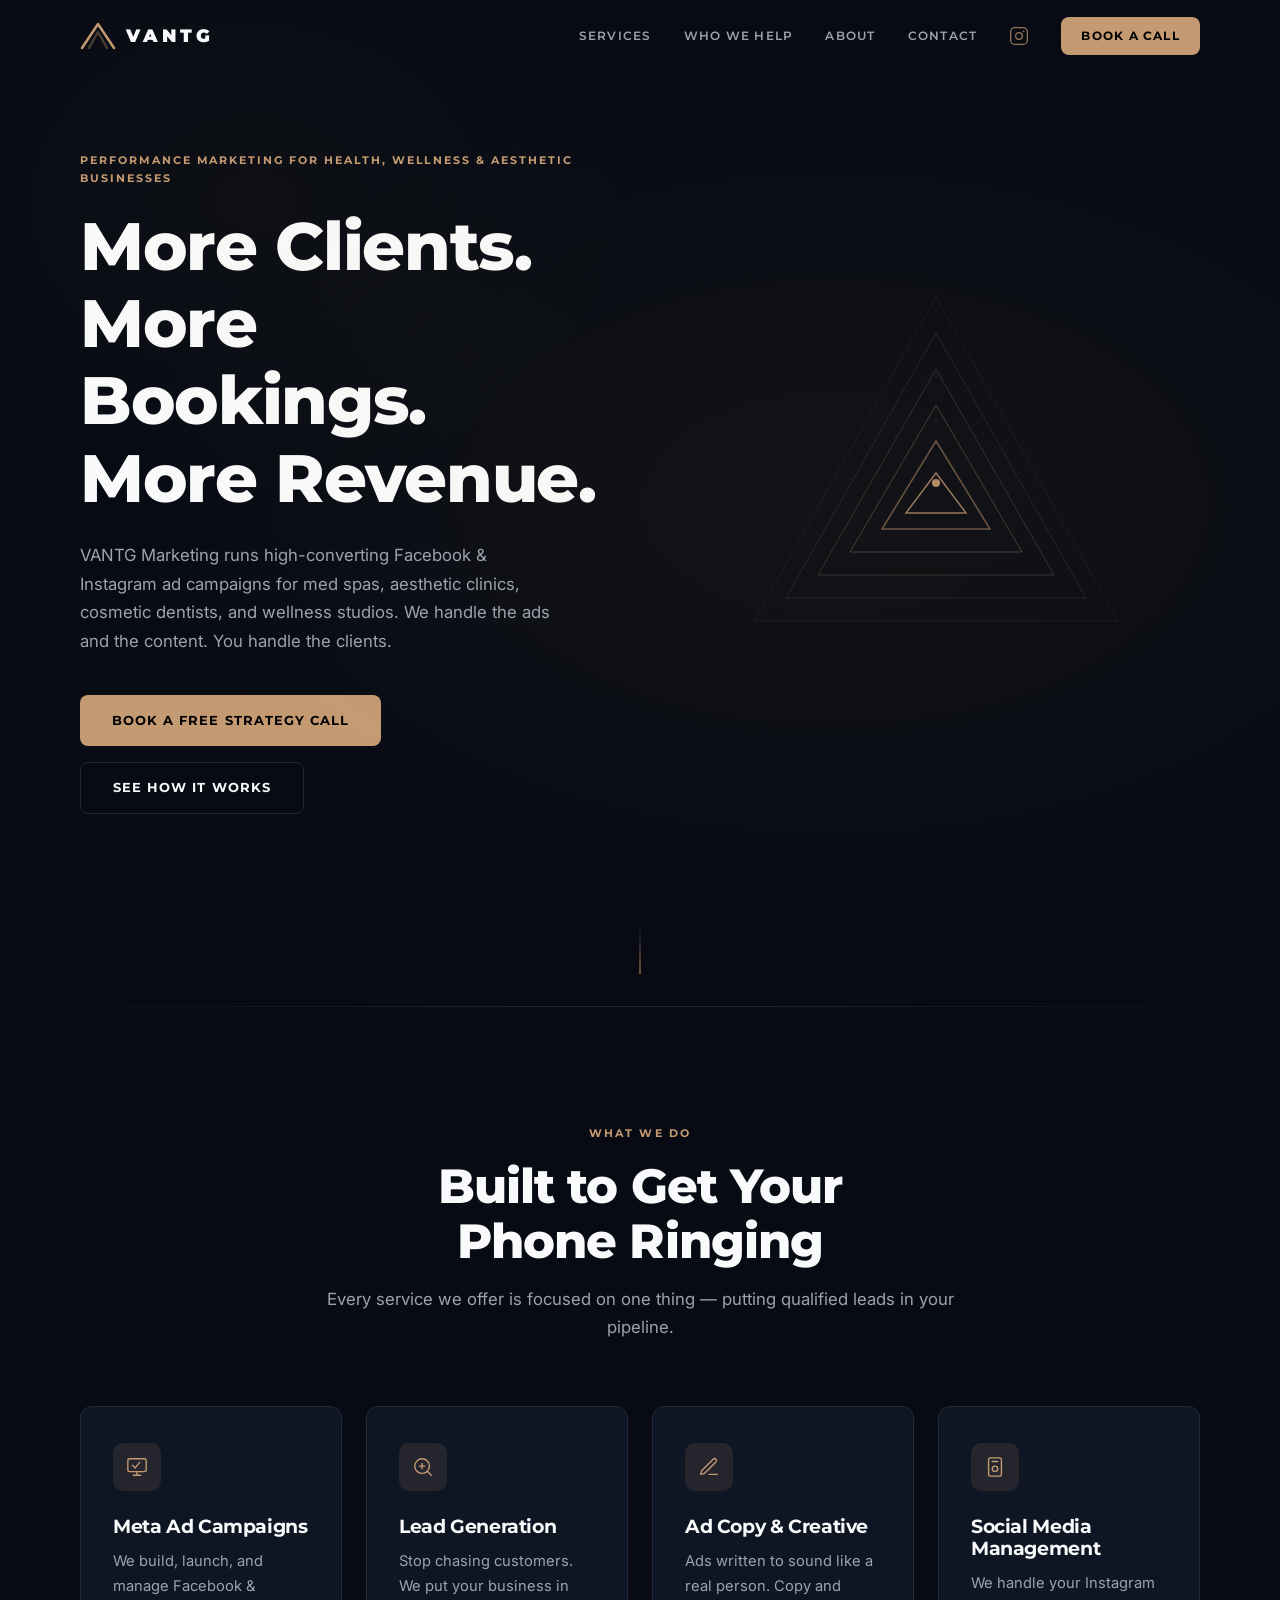
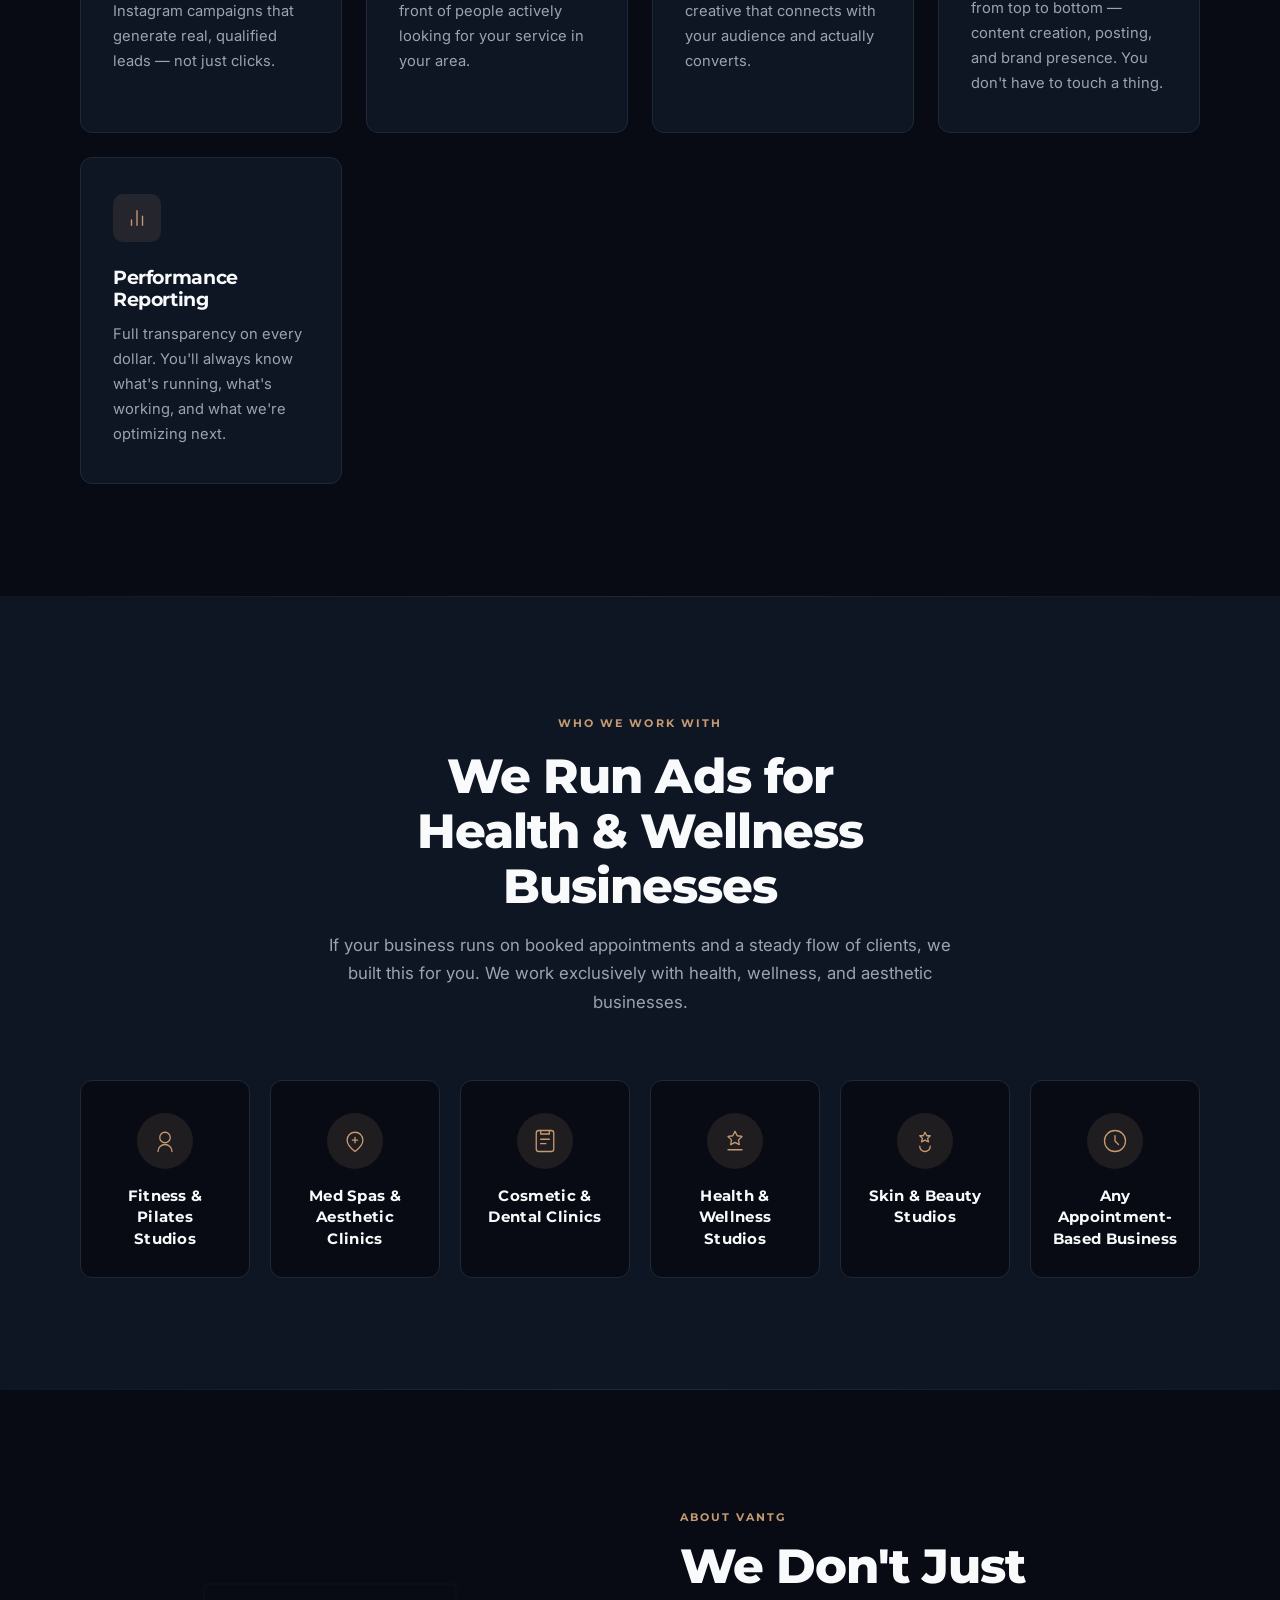
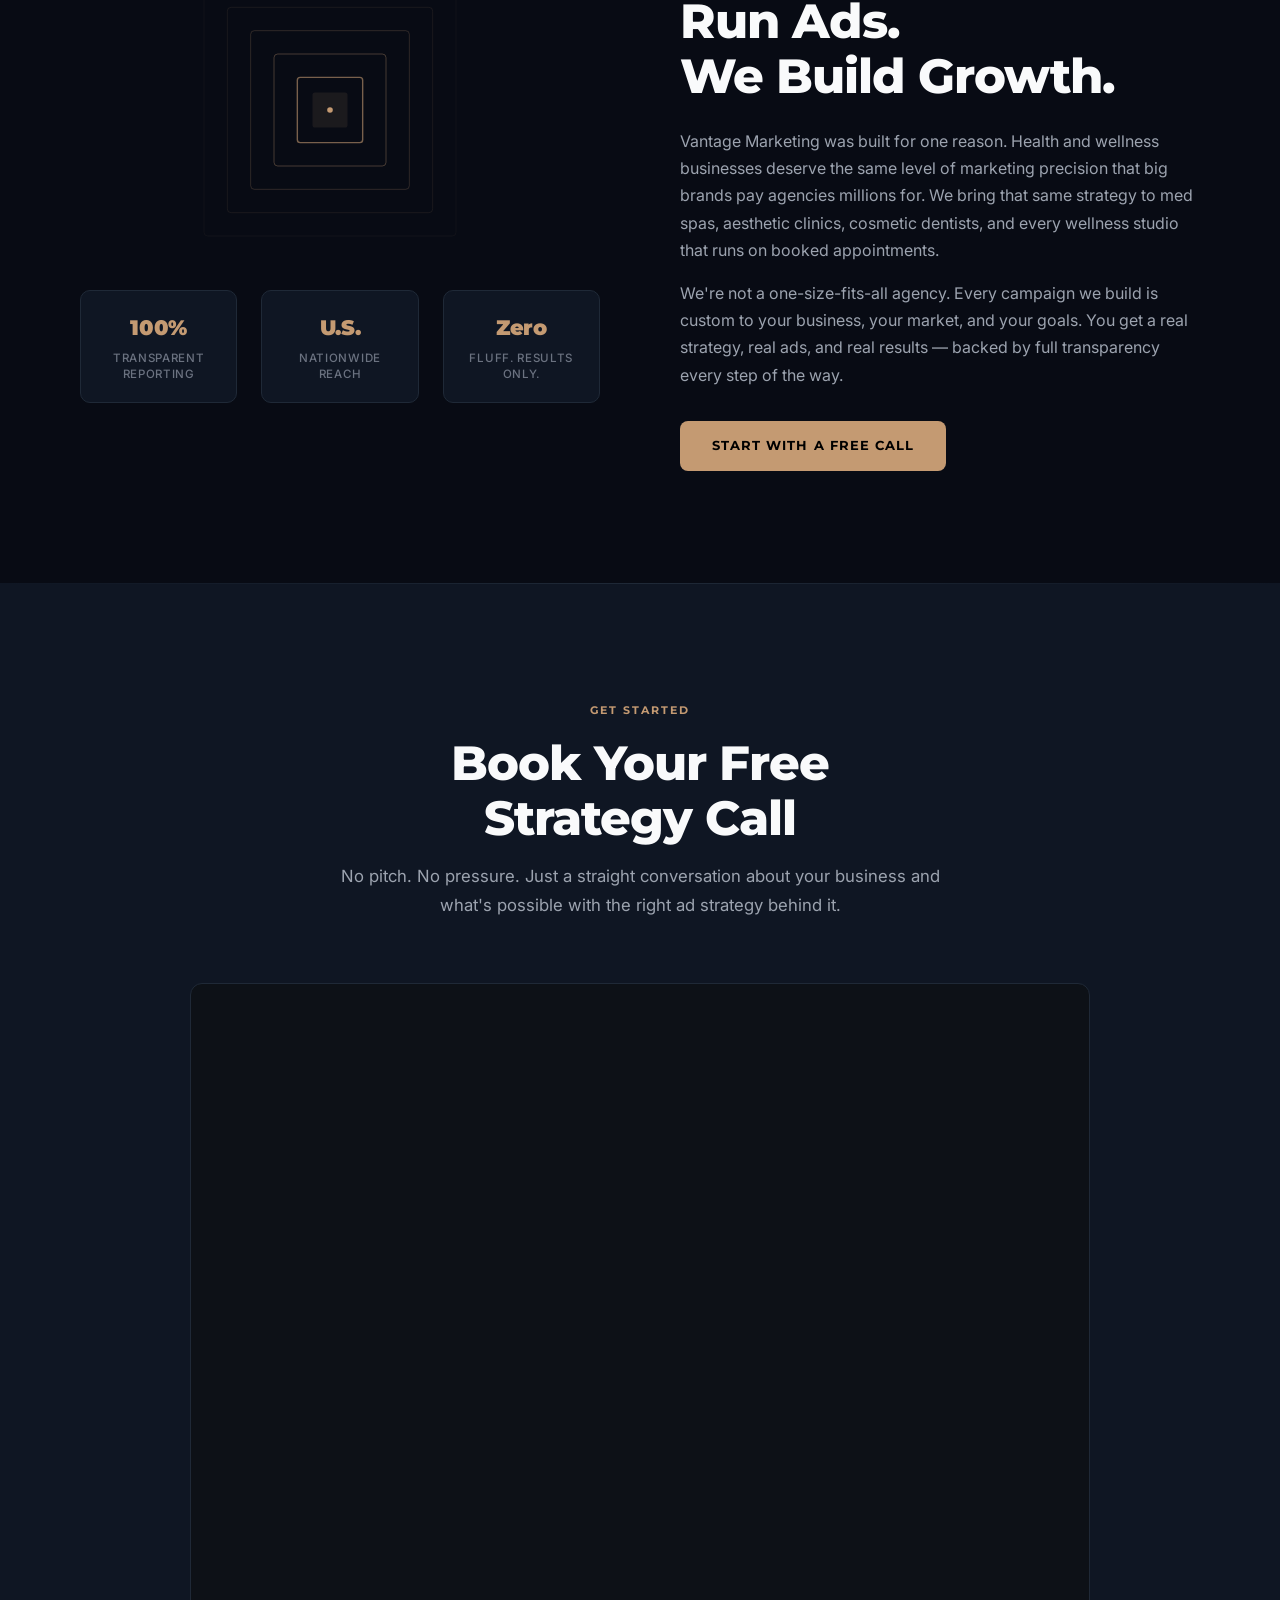
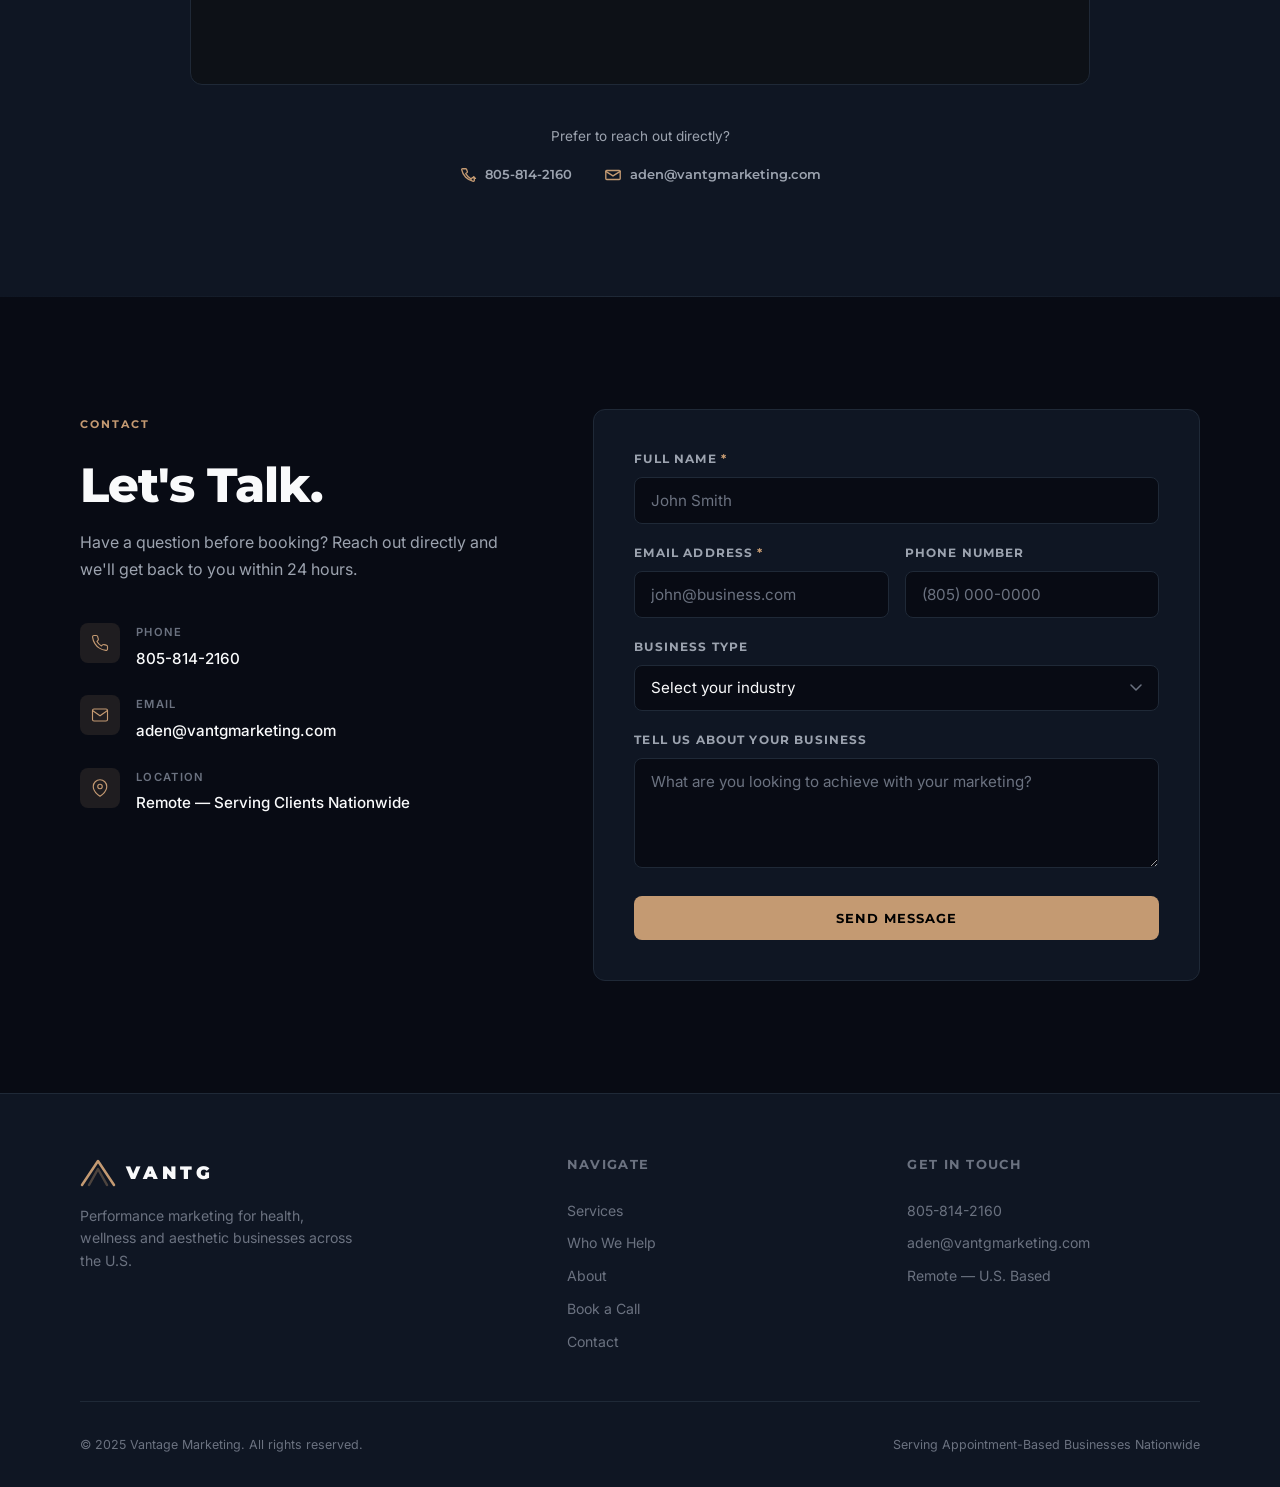
==== commit 18a60e69: "Add Instagram icon link to navigation - Icon in desktop nav bar links to @vantg.marketing - Text lin" ====
--- a/index.html
+++ b/index.html
@@ -27,6 +27,13 @@
                 <a href="#who-we-help">Who We Help</a>
                 <a href="#about">About</a>
                 <a href="#contact">Contact</a>
+                <a href="https://www.instagram.com/vantg.marketing" target="_blank" rel="noopener noreferrer" class="nav-instagram" aria-label="Instagram">
+                    <svg viewBox="0 0 24 24" fill="none" xmlns="http://www.w3.org/2000/svg" width="20" height="20">
+                        <rect x="2" y="2" width="20" height="20" rx="5" stroke="#C49A72" stroke-width="1.5"/>
+                        <circle cx="12" cy="12" r="4" stroke="#C49A72" stroke-width="1.5"/>
+                        <circle cx="17.5" cy="6.5" r="1" fill="#C49A72"/>
+                    </svg>
+                </a>
                 <a href="#book" class="btn-nav">Book a Call</a>
             </div>
             <button class="nav-toggle" id="navToggle" aria-label="Toggle menu">
@@ -40,6 +47,7 @@
             <a href="#who-we-help" class="mobile-link">Who We Help</a>
             <a href="#about" class="mobile-link">About</a>
             <a href="#contact" class="mobile-link">Contact</a>
+            <a href="https://www.instagram.com/vantg.marketing" target="_blank" rel="noopener noreferrer" class="mobile-link">Instagram</a>
             <a href="#book" class="mobile-link mobile-cta">Book a Free Call</a>
         </div>
     </nav>
--- a/style.css
+++ b/style.css
@@ -261,6 +261,20 @@
   transform: translateY(-1px);
 }
 
+.nav-instagram {
+  display: flex;
+  align-items: center;
+  opacity: 0.75;
+  transition: opacity var(--transition), transform var(--transition);
+}
+
+.nav-instagram:hover {
+  opacity: 1;
+  transform: translateY(-1px);
+}
+
+.nav-instagram::after { display: none !important; }
+
 /* Mobile Toggle */
 .nav-toggle {
   display: none;
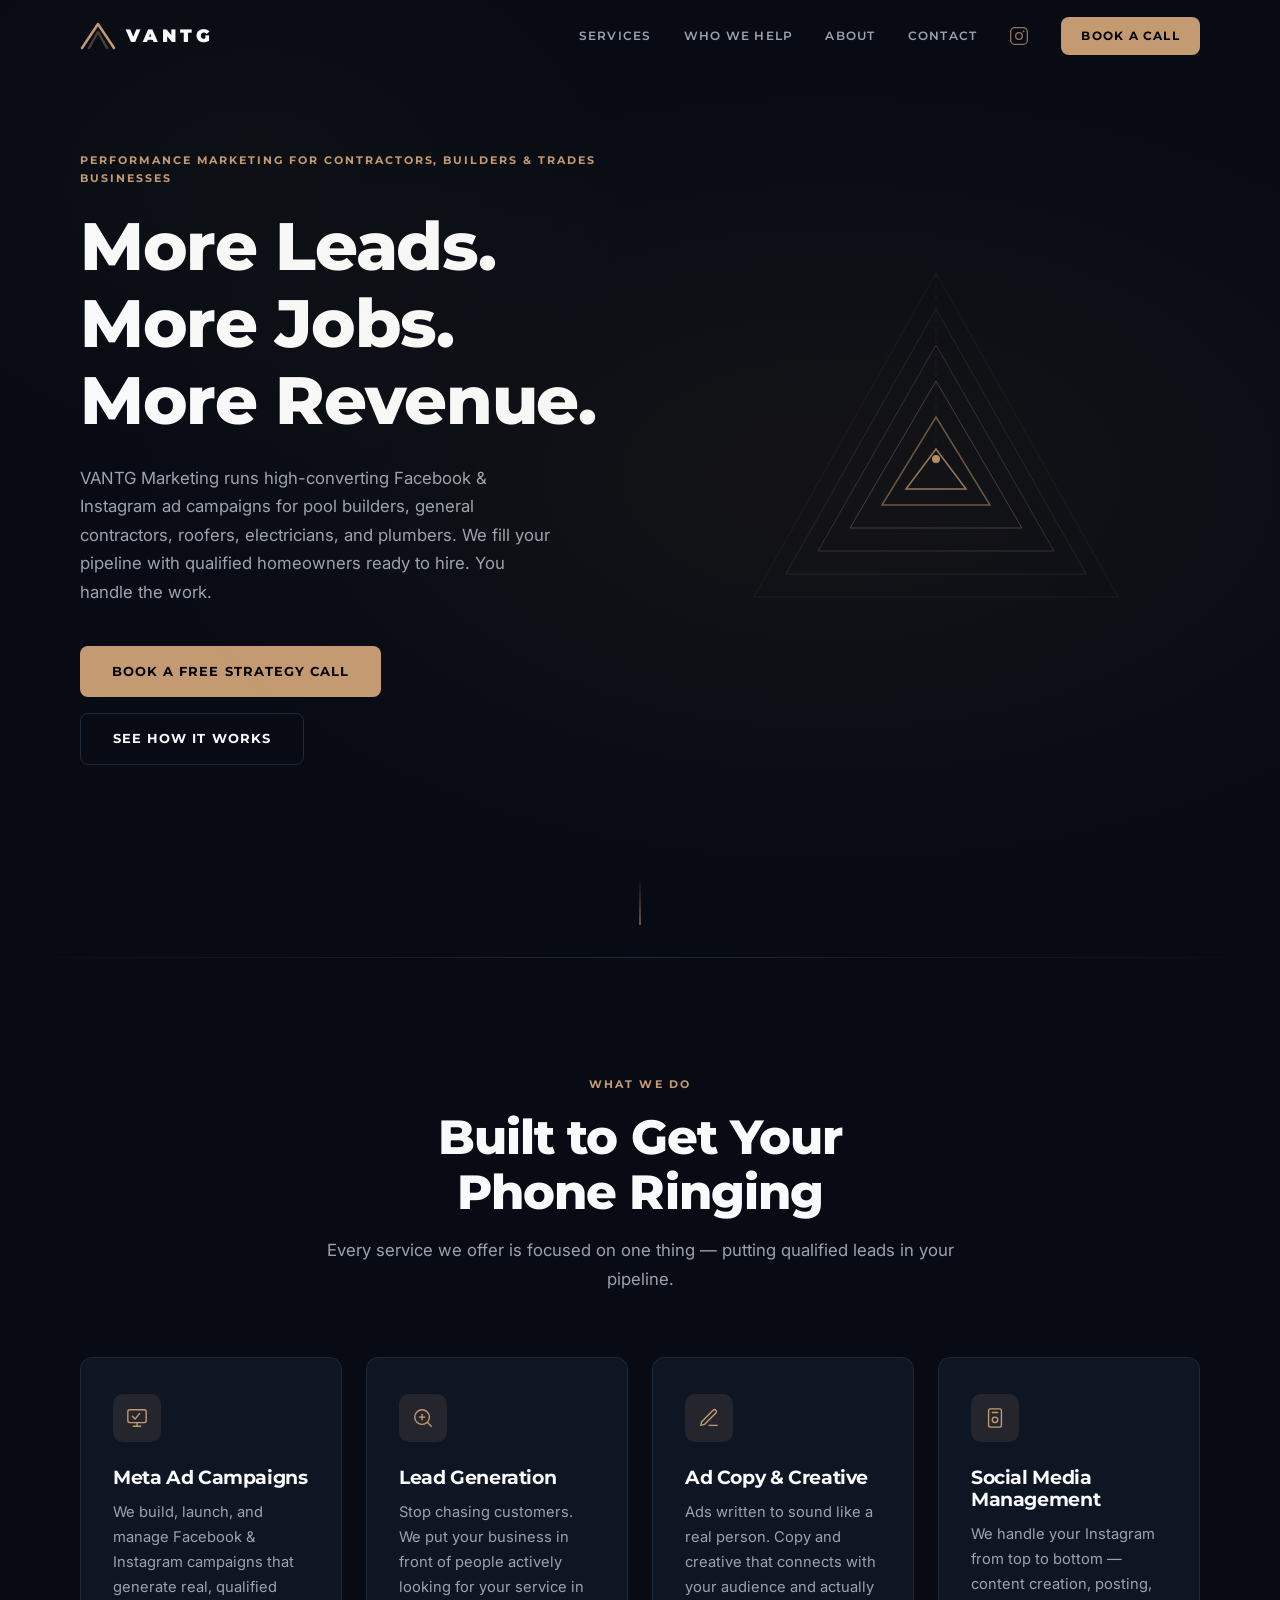
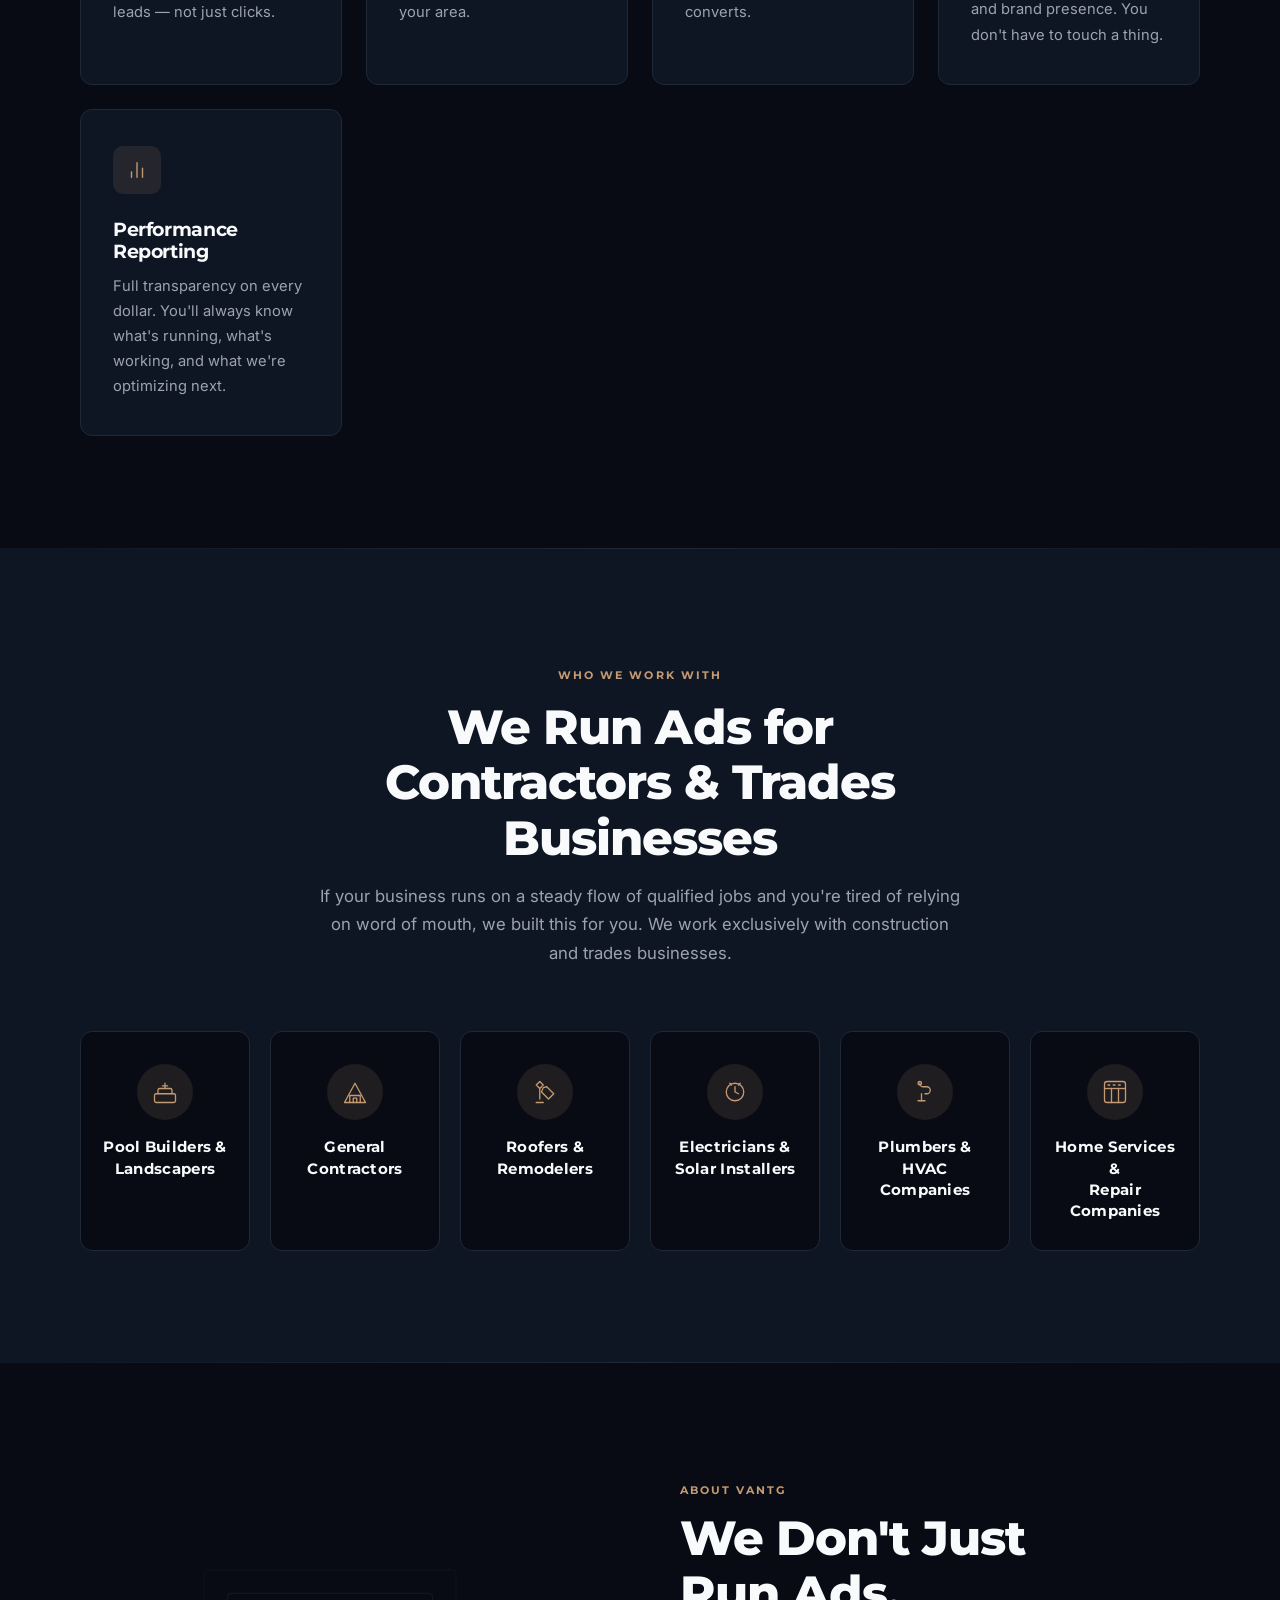
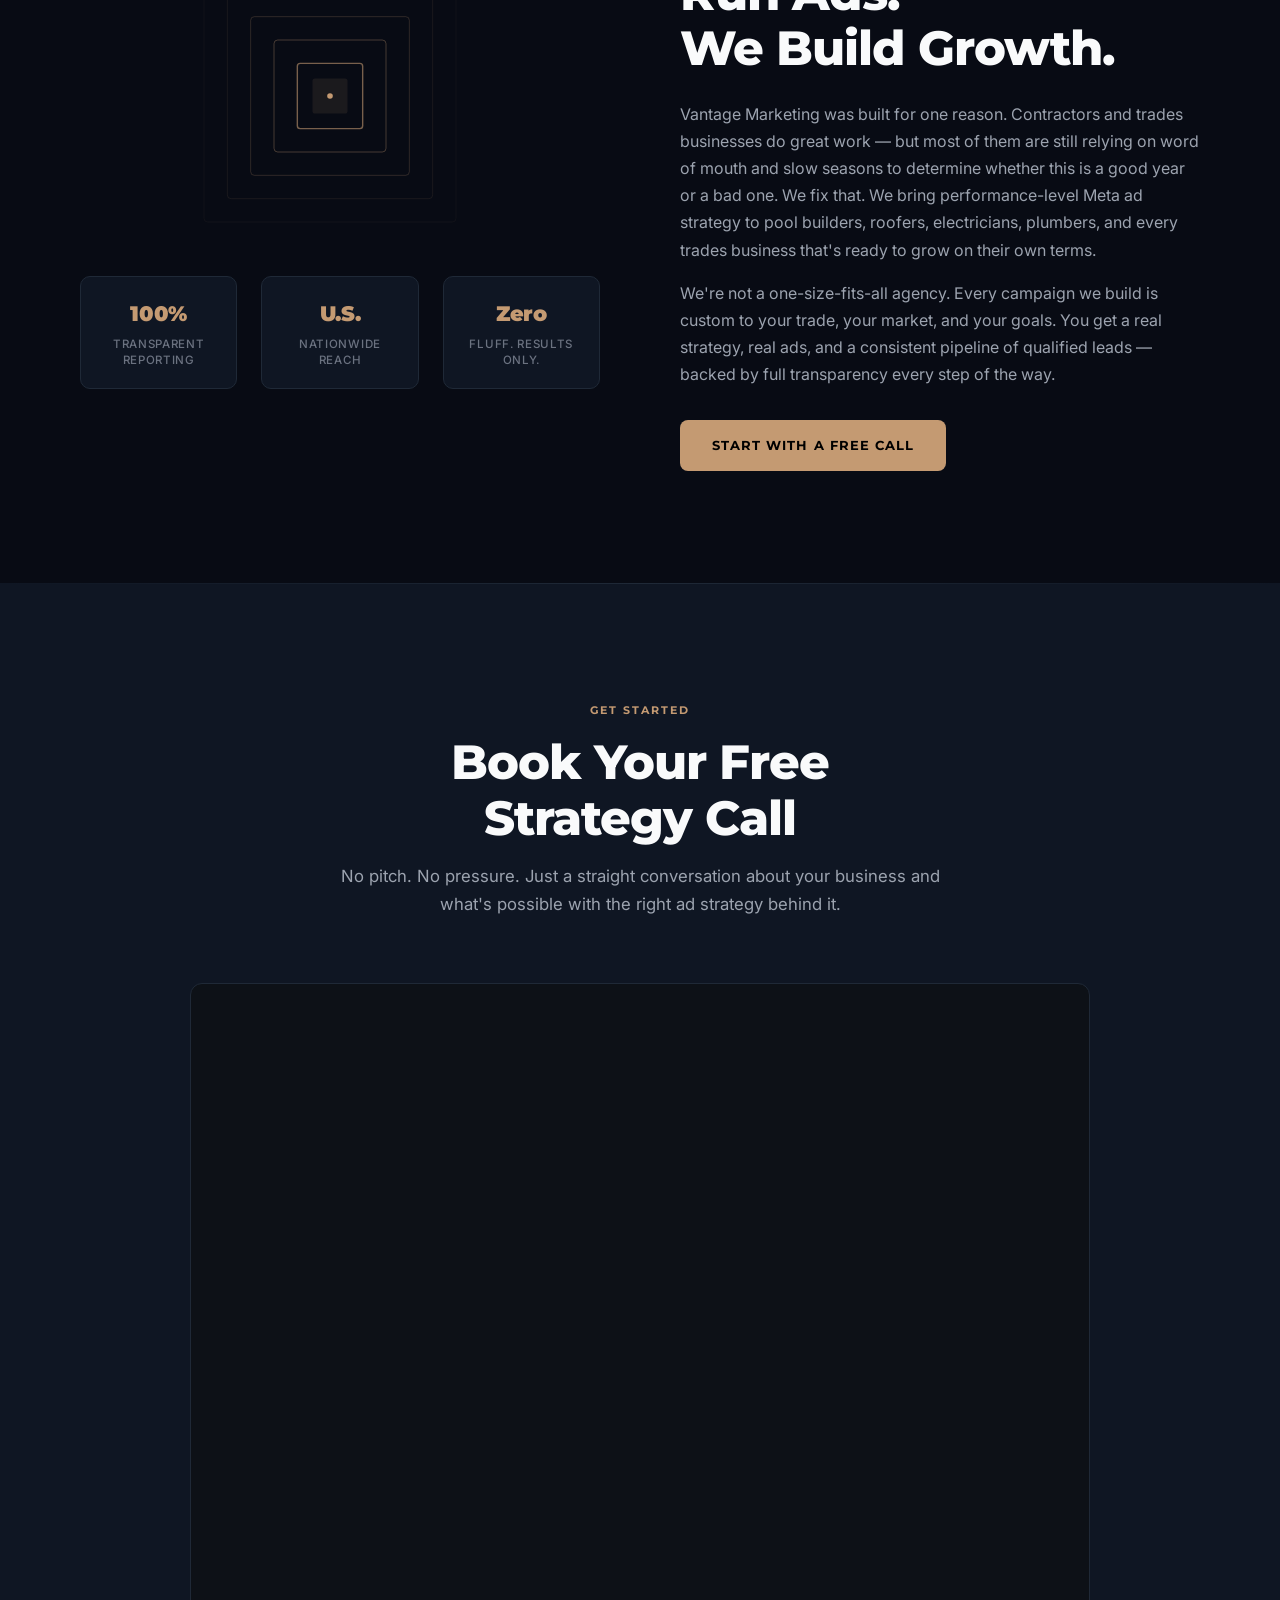
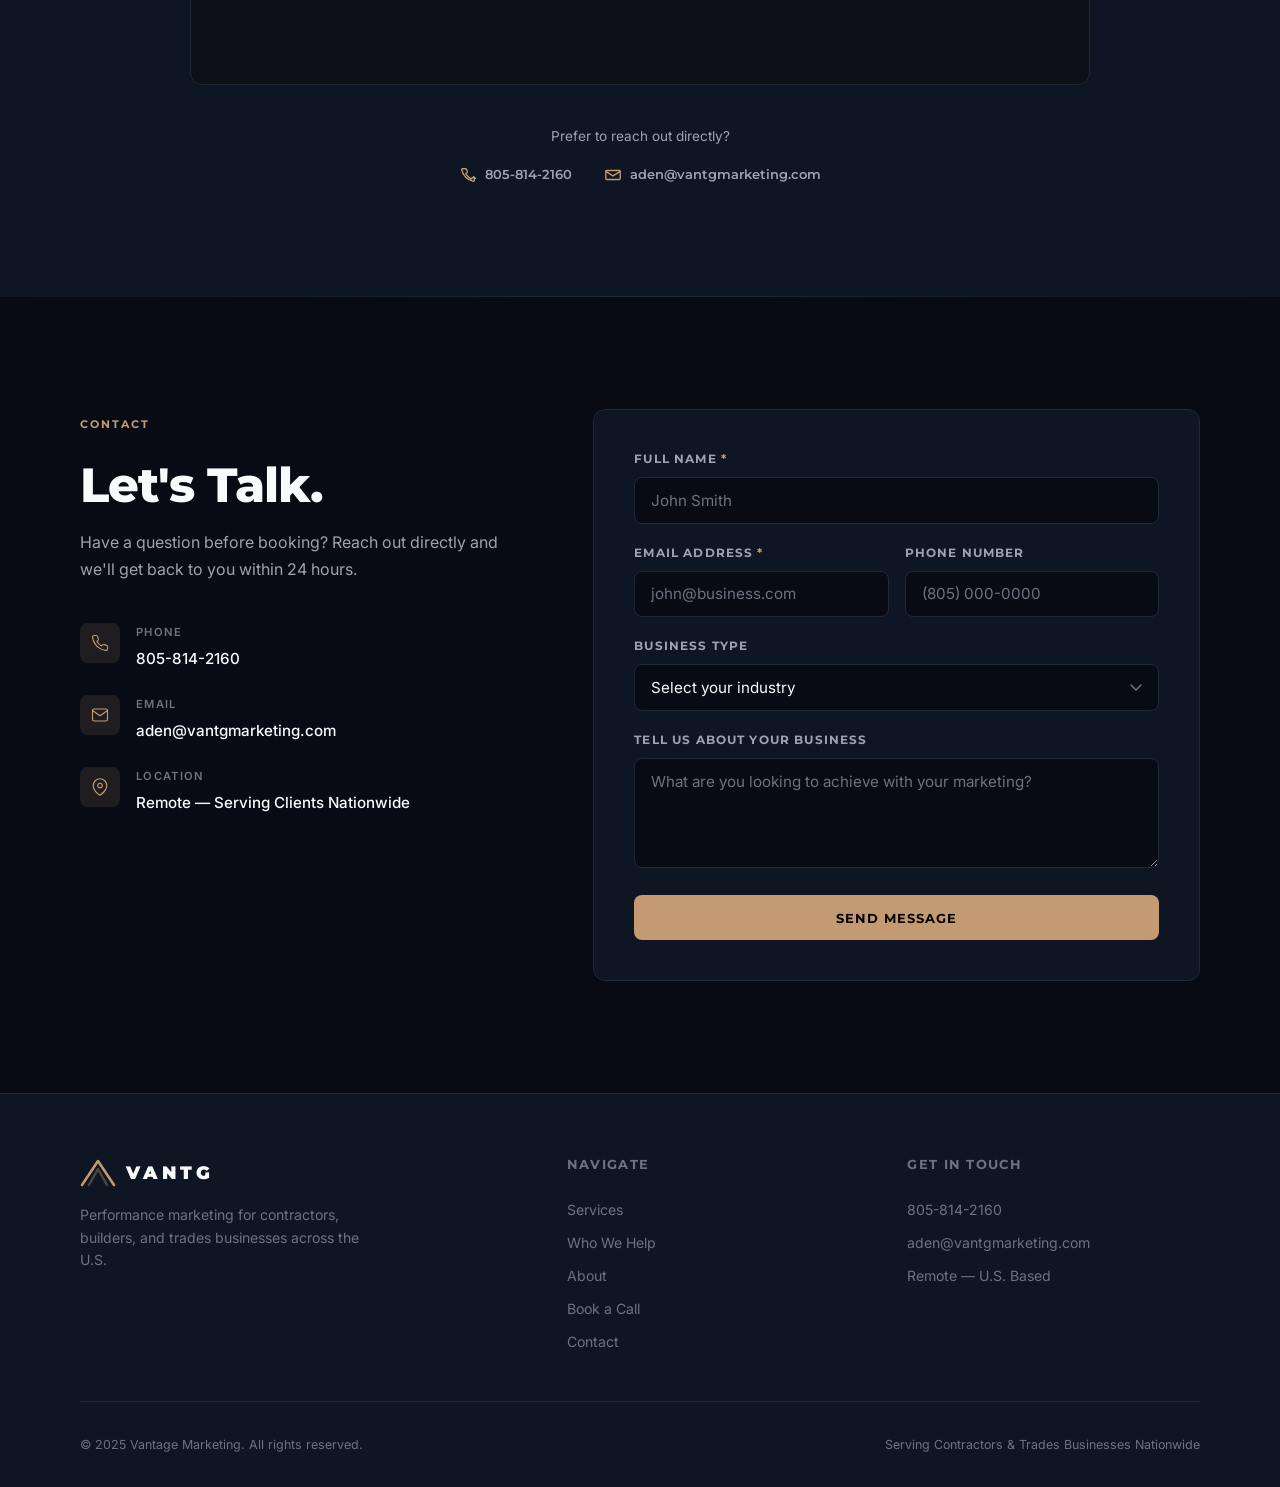
==== commit 821920aa: "Switch niche to construction & trades" ====
--- a/index.html
+++ b/index.html
@@ -3,7 +3,7 @@
 <head>
     <meta charset="UTF-8">
     <meta name="viewport" content="width=device-width, initial-scale=1.0">
-    <meta name="description" content="VANTG Marketing — Performance Meta advertising for health, wellness and aesthetic businesses. Med spas, aesthetic clinics, cosmetic dentists, and wellness studios. More clients, more bookings, more revenue.">
+    <meta name="description" content="VANTG Marketing — Performance Meta advertising for contractors, builders, and trades businesses. Pool builders, roofers, electricians, plumbers, and remodelers. More leads, more jobs, more revenue.">
     <title>VANTG Marketing | Meta Ads for Appointment-Based Businesses</title>
     <link rel="preconnect" href="https://fonts.googleapis.com">
     <link rel="preconnect" href="https://fonts.gstatic.com" crossorigin>
@@ -56,9 +56,9 @@
     <section class="hero" id="home">
         <div class="hero-inner">
             <div class="hero-content">
-                <div class="hero-label">Performance Marketing for Health, Wellness & Aesthetic Businesses</div>
-                <h1>More Clients.<br>More Bookings.<br>More Revenue.</h1>
-                <p>VANTG Marketing runs high-converting Facebook & Instagram ad campaigns for med spas, aesthetic clinics, cosmetic dentists, and wellness studios. We handle the ads and the content. You handle the clients.</p>
+                <div class="hero-label">Performance Marketing for Contractors, Builders & Trades Businesses</div>
+                <h1>More Leads.<br>More Jobs.<br>More Revenue.</h1>
+                <p>VANTG Marketing runs high-converting Facebook & Instagram ad campaigns for pool builders, general contractors, roofers, electricians, and plumbers. We fill your pipeline with qualified homeowners ready to hire. You handle the work.</p>
                 <div class="hero-cta">
                     <a href="#book" class="btn-primary">Book a Free Strategy Call</a>
                     <a href="#services" class="btn-secondary">See How It Works</a>
@@ -152,64 +152,72 @@
         <div class="container">
             <div class="section-header">
                 <span class="section-label">Who We Work With</span>
-                <h2>We Run Ads for<br>Health & Wellness Businesses</h2>
-                <p>If your business runs on booked appointments and a steady flow of clients, we built this for you. We work exclusively with health, wellness, and aesthetic businesses.</p>
+                <h2>We Run Ads for<br>Contractors & Trades Businesses</h2>
+                <p>If your business runs on a steady flow of qualified jobs and you're tired of relying on word of mouth, we built this for you. We work exclusively with construction and trades businesses.</p>
             </div>
             <div class="industries-grid">
                 <div class="industry-card reveal">
                     <div class="industry-icon">
                         <svg viewBox="0 0 32 32" fill="none" xmlns="http://www.w3.org/2000/svg">
-                            <circle cx="16" cy="12" r="6" stroke="#C49A72" stroke-width="1.5"/>
-                            <path d="M8 28c0-4.4 3.6-8 8-8s8 3.6 8 8" stroke="#C49A72" stroke-width="1.5" stroke-linecap="round"/>
-                        </svg>
-                    </div>
-                    <h4>Fitness & Pilates<br>Studios</h4>
-                </div>
-                <div class="industry-card reveal">
-                    <div class="industry-icon">
-                        <svg viewBox="0 0 32 32" fill="none" xmlns="http://www.w3.org/2000/svg">
-                            <path d="M16 6C11 6 7 10 7 15c0 6 9 13 9 13s9-7 9-13c0-5-4-9-9-9z" stroke="#C49A72" stroke-width="1.5" stroke-linecap="round" stroke-linejoin="round"/>
-                            <path d="M13 15h6M16 12v6" stroke="#C49A72" stroke-width="1.5" stroke-linecap="round"/>
-                        </svg>
-                    </div>
-                    <h4>Med Spas &<br>Aesthetic Clinics</h4>
-                </div>
-                <div class="industry-card reveal">
-                    <div class="industry-icon">
-                        <svg viewBox="0 0 32 32" fill="none" xmlns="http://www.w3.org/2000/svg">
-                            <rect x="6" y="4" width="20" height="24" rx="3" stroke="#C49A72" stroke-width="1.5"/>
-                            <path d="M11 4v4h10V4" stroke="#C49A72" stroke-width="1.5" stroke-linecap="round" stroke-linejoin="round"/>
-                            <path d="M11 14h10M11 19h6" stroke="#C49A72" stroke-width="1.5" stroke-linecap="round"/>
-                        </svg>
-                    </div>
-                    <h4>Cosmetic &<br>Dental Clinics</h4>
-                </div>
-                <div class="industry-card reveal">
-                    <div class="industry-icon">
-                        <svg viewBox="0 0 32 32" fill="none" xmlns="http://www.w3.org/2000/svg">
-                            <path d="M16 5l2.5 5 5.5.8-4 3.9.9 5.5L16 17.5l-4.9 2.7.9-5.5-4-3.9 5.5-.8L16 5z" stroke="#C49A72" stroke-width="1.5" stroke-linecap="round" stroke-linejoin="round"/>
-                            <path d="M8 26h16" stroke="#C49A72" stroke-width="1.5" stroke-linecap="round"/>
-                        </svg>
-                    </div>
-                    <h4>Health &<br>Wellness Studios</h4>
-                </div>
-                <div class="industry-card reveal">
-                    <div class="industry-icon">
-                        <svg viewBox="0 0 32 32" fill="none" xmlns="http://www.w3.org/2000/svg">
-                            <path d="M16 6l2 4h4l-3 3 1 4-4-2-4 2 1-4-3-3h4l2-4z" stroke="#C49A72" stroke-width="1.5" stroke-linecap="round" stroke-linejoin="round"/>
-                            <path d="M10 22c0 3.3 2.7 6 6 6s6-2.7 6-6" stroke="#C49A72" stroke-width="1.5" stroke-linecap="round"/>
-                        </svg>
-                    </div>
-                    <h4>Skin & Beauty<br>Studios</h4>
-                </div>
-                <div class="industry-card reveal">
-                    <div class="industry-icon">
-                        <svg viewBox="0 0 32 32" fill="none" xmlns="http://www.w3.org/2000/svg">
-                            <circle cx="16" cy="16" r="12" stroke="#C49A72" stroke-width="1.5"/>
-                            <path d="M16 10v6l4 4" stroke="#C49A72" stroke-width="1.5" stroke-linecap="round" stroke-linejoin="round"/>
-                        </svg>
-                    </div>
-                    <h4>Any Appointment-<br>Based Business</h4>
+                            <rect x="4" y="18" width="24" height="10" rx="2" stroke="#C49A72" stroke-width="1.5"/>
+                            <path d="M8 18V14a2 2 0 012-2h12a2 2 0 012 2v4" stroke="#C49A72" stroke-width="1.5" stroke-linecap="round"/>
+                            <path d="M16 6v6M13 9h6" stroke="#C49A72" stroke-width="1.5" stroke-linecap="round"/>
+                        </svg>
+                    </div>
+                    <h4>Pool Builders &<br>Landscapers</h4>
+                </div>
+                <div class="industry-card reveal">
+                    <div class="industry-icon">
+                        <svg viewBox="0 0 32 32" fill="none" xmlns="http://www.w3.org/2000/svg">
+                            <path d="M4 28L16 6l12 22H4z" stroke="#C49A72" stroke-width="1.5" stroke-linecap="round" stroke-linejoin="round"/>
+                            <path d="M10 28v-8h12v8" stroke="#C49A72" stroke-width="1.5" stroke-linecap="round" stroke-linejoin="round"/>
+                            <path d="M14 28v-5h4v5" stroke="#C49A72" stroke-width="1.5" stroke-linecap="round" stroke-linejoin="round"/>
+                        </svg>
+                    </div>
+                    <h4>General<br>Contractors</h4>
+                </div>
+                <div class="industry-card reveal">
+                    <div class="industry-icon">
+                        <svg viewBox="0 0 32 32" fill="none" xmlns="http://www.w3.org/2000/svg">
+                            <path d="M6 8l4-4 4 4-4 4-4-4z" stroke="#C49A72" stroke-width="1.5" stroke-linecap="round" stroke-linejoin="round"/>
+                            <path d="M10 12v12" stroke="#C49A72" stroke-width="1.5" stroke-linecap="round"/>
+                            <path d="M6 28h8" stroke="#C49A72" stroke-width="1.5" stroke-linecap="round"/>
+                            <path d="M18 10l8 8-6 6-8-8 2-5 4-1z" stroke="#C49A72" stroke-width="1.5" stroke-linecap="round" stroke-linejoin="round"/>
+                        </svg>
+                    </div>
+                    <h4>Roofers &<br>Remodelers</h4>
+                </div>
+                <div class="industry-card reveal">
+                    <div class="industry-icon">
+                        <svg viewBox="0 0 32 32" fill="none" xmlns="http://www.w3.org/2000/svg">
+                            <circle cx="16" cy="16" r="10" stroke="#C49A72" stroke-width="1.5"/>
+                            <path d="M16 10v6l4 2" stroke="#C49A72" stroke-width="1.5" stroke-linecap="round" stroke-linejoin="round"/>
+                            <path d="M10 6l2 2M22 6l-2 2" stroke="#C49A72" stroke-width="1.5" stroke-linecap="round"/>
+                        </svg>
+                    </div>
+                    <h4>Electricians &<br>Solar Installers</h4>
+                </div>
+                <div class="industry-card reveal">
+                    <div class="industry-icon">
+                        <svg viewBox="0 0 32 32" fill="none" xmlns="http://www.w3.org/2000/svg">
+                            <path d="M10 6c0 2.2 1.8 4 4 4h4c2.2 0 4 1.8 4 4s-1.8 4-4 4h-2" stroke="#C49A72" stroke-width="1.5" stroke-linecap="round"/>
+                            <path d="M12 18v8" stroke="#C49A72" stroke-width="1.5" stroke-linecap="round"/>
+                            <path d="M8 26h8" stroke="#C49A72" stroke-width="1.5" stroke-linecap="round"/>
+                            <circle cx="10" cy="6" r="2" stroke="#C49A72" stroke-width="1.5"/>
+                        </svg>
+                    </div>
+                    <h4>Plumbers &<br>HVAC Companies</h4>
+                </div>
+                <div class="industry-card reveal">
+                    <div class="industry-icon">
+                        <svg viewBox="0 0 32 32" fill="none" xmlns="http://www.w3.org/2000/svg">
+                            <rect x="4" y="4" width="24" height="24" rx="3" stroke="#C49A72" stroke-width="1.5"/>
+                            <path d="M4 12h24" stroke="#C49A72" stroke-width="1.5"/>
+                            <path d="M12 12v16M20 12v16" stroke="#C49A72" stroke-width="1.5" stroke-linecap="round"/>
+                            <path d="M8 8h2M14 8h2M20 8h2" stroke="#C49A72" stroke-width="1.5" stroke-linecap="round"/>
+                        </svg>
+                    </div>
+                    <h4>Home Services &<br>Repair Companies</h4>
                 </div>
             </div>
         </div>
@@ -249,8 +257,8 @@
                 <div class="about-content">
                     <span class="section-label">About VANTG</span>
                     <h2>We Don't Just<br>Run Ads.<br>We Build Growth.</h2>
-                    <p>Vantage Marketing was built for one reason. Health and wellness businesses deserve the same level of marketing precision that big brands pay agencies millions for. We bring that same strategy to med spas, aesthetic clinics, cosmetic dentists, and every wellness studio that runs on booked appointments.</p>
-                    <p>We're not a one-size-fits-all agency. Every campaign we build is custom to your business, your market, and your goals. You get a real strategy, real ads, and real results — backed by full transparency every step of the way.</p>
+                    <p>Vantage Marketing was built for one reason. Contractors and trades businesses do great work — but most of them are still relying on word of mouth and slow seasons to determine whether this is a good year or a bad one. We fix that. We bring performance-level Meta ad strategy to pool builders, roofers, electricians, plumbers, and every trades business that's ready to grow on their own terms.</p>
+                    <p>We're not a one-size-fits-all agency. Every campaign we build is custom to your trade, your market, and your goals. You get a real strategy, real ads, and a consistent pipeline of qualified leads — backed by full transparency every step of the way.</p>
                     <div class="about-cta">
                         <a href="#book" class="btn-primary">Start With a Free Call</a>
                     </div>
@@ -367,12 +375,12 @@
                             <label for="business">Business Type</label>
                             <select id="business" name="business">
                                 <option value="" disabled selected>Select your industry</option>
-                                <option value="med-spa">Med Spa / Aesthetic Clinic</option>
-                                <option value="cosmetic-dental">Cosmetic / Dental Clinic</option>
-                                <option value="health-wellness">Health & Wellness Studio</option>
-                                <option value="fitness-pilates">Fitness & Pilates Studio</option>
-                                <option value="skin-beauty">Skin & Beauty Studio</option>
-                                <option value="other">Other Health & Wellness Business</option>
+                                <option value="pool-builder">Pool Builder / Landscaper</option>
+                                <option value="general-contractor">General Contractor</option>
+                                <option value="roofer">Roofer / Remodeler</option>
+                                <option value="electrician">Electrician / Solar Installer</option>
+                                <option value="plumber">Plumber / HVAC Company</option>
+                                <option value="other">Other Home Services / Trades Business</option>
                             </select>
                         </div>
                         <div class="form-group">
@@ -404,7 +412,7 @@
                         </svg>
                         <span class="logo-text">VANTG</span>
                     </a>
-                    <p class="footer-tagline">Performance marketing for health, wellness and aesthetic businesses across the U.S.</p>
+                    <p class="footer-tagline">Performance marketing for contractors, builders, and trades businesses across the U.S.</p>
                 </div>
                 <div class="footer-links">
                     <h5>Navigate</h5>
@@ -423,7 +431,7 @@
             </div>
             <div class="footer-bottom">
                 <p>&copy; 2025 Vantage Marketing. All rights reserved.</p>
-                <p>Serving Appointment-Based Businesses Nationwide</p>
+                <p>Serving Contractors & Trades Businesses Nationwide</p>
             </div>
         </div>
     </footer>
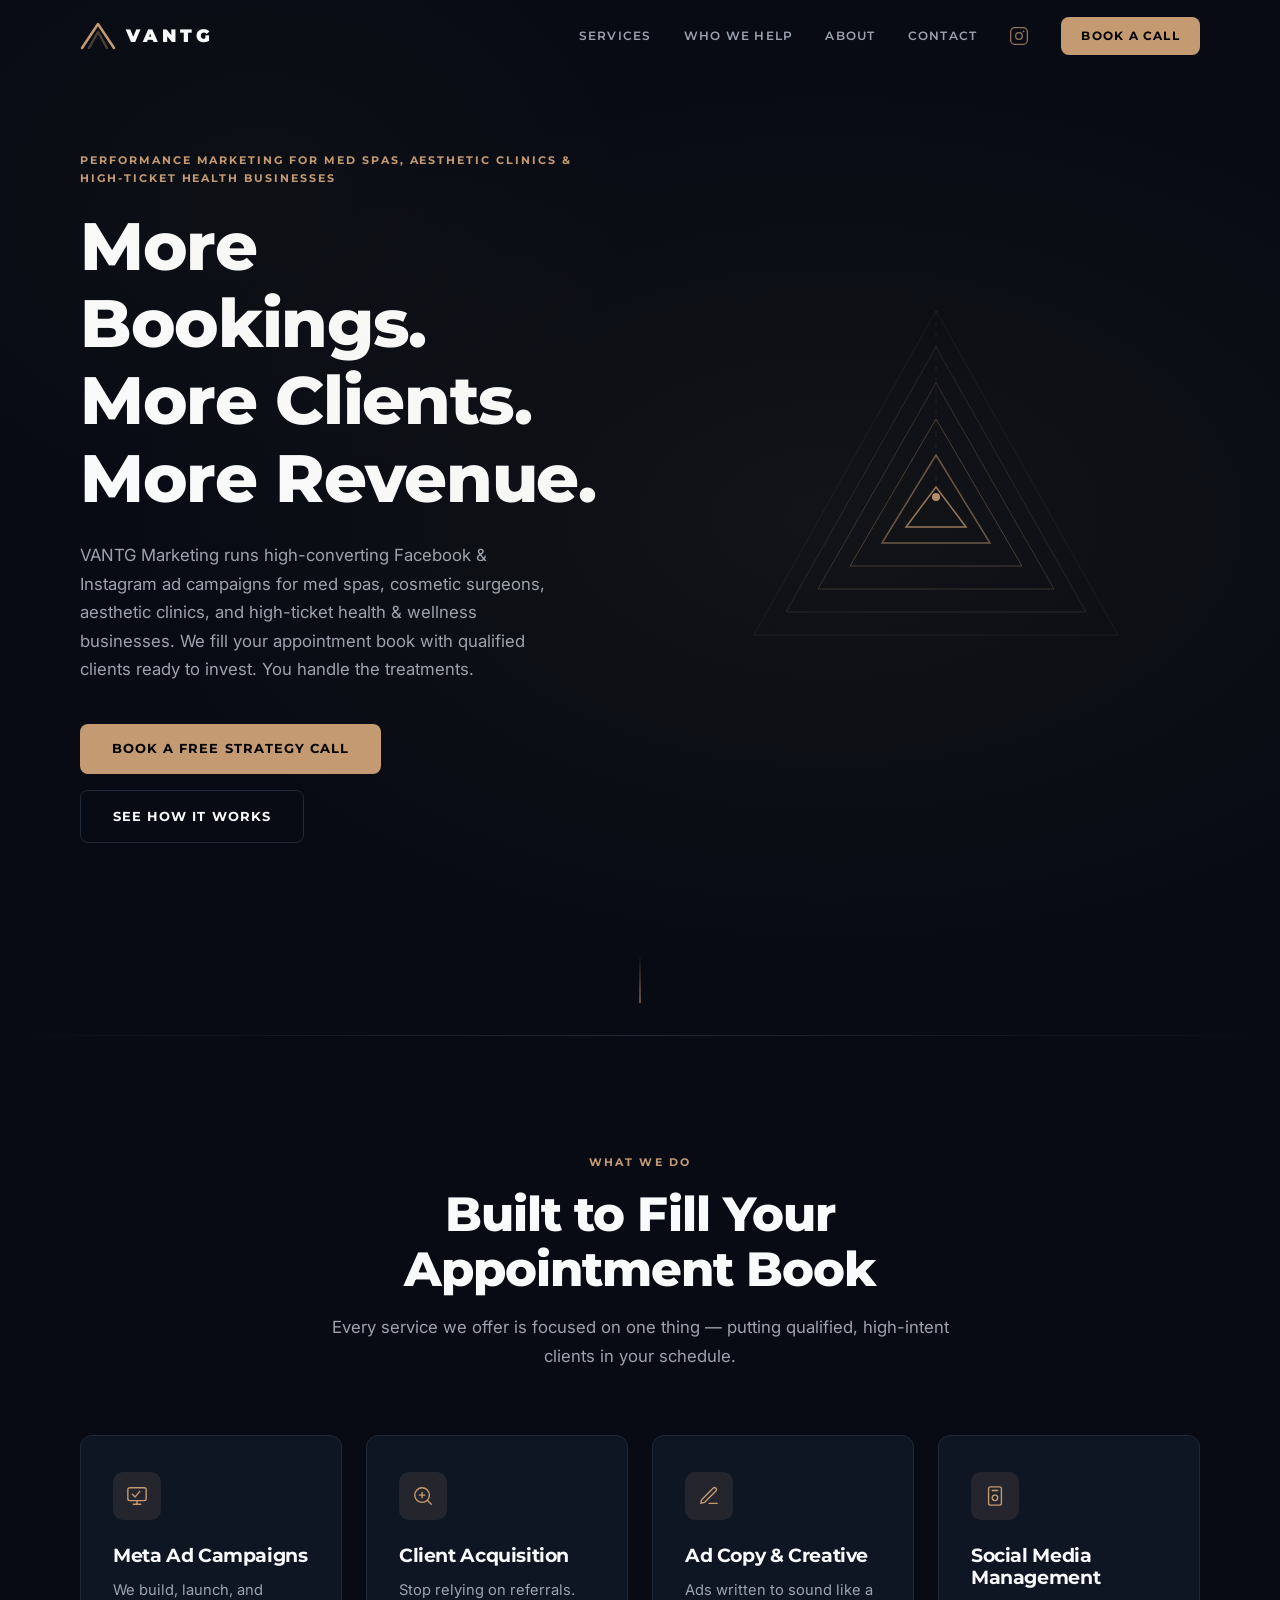
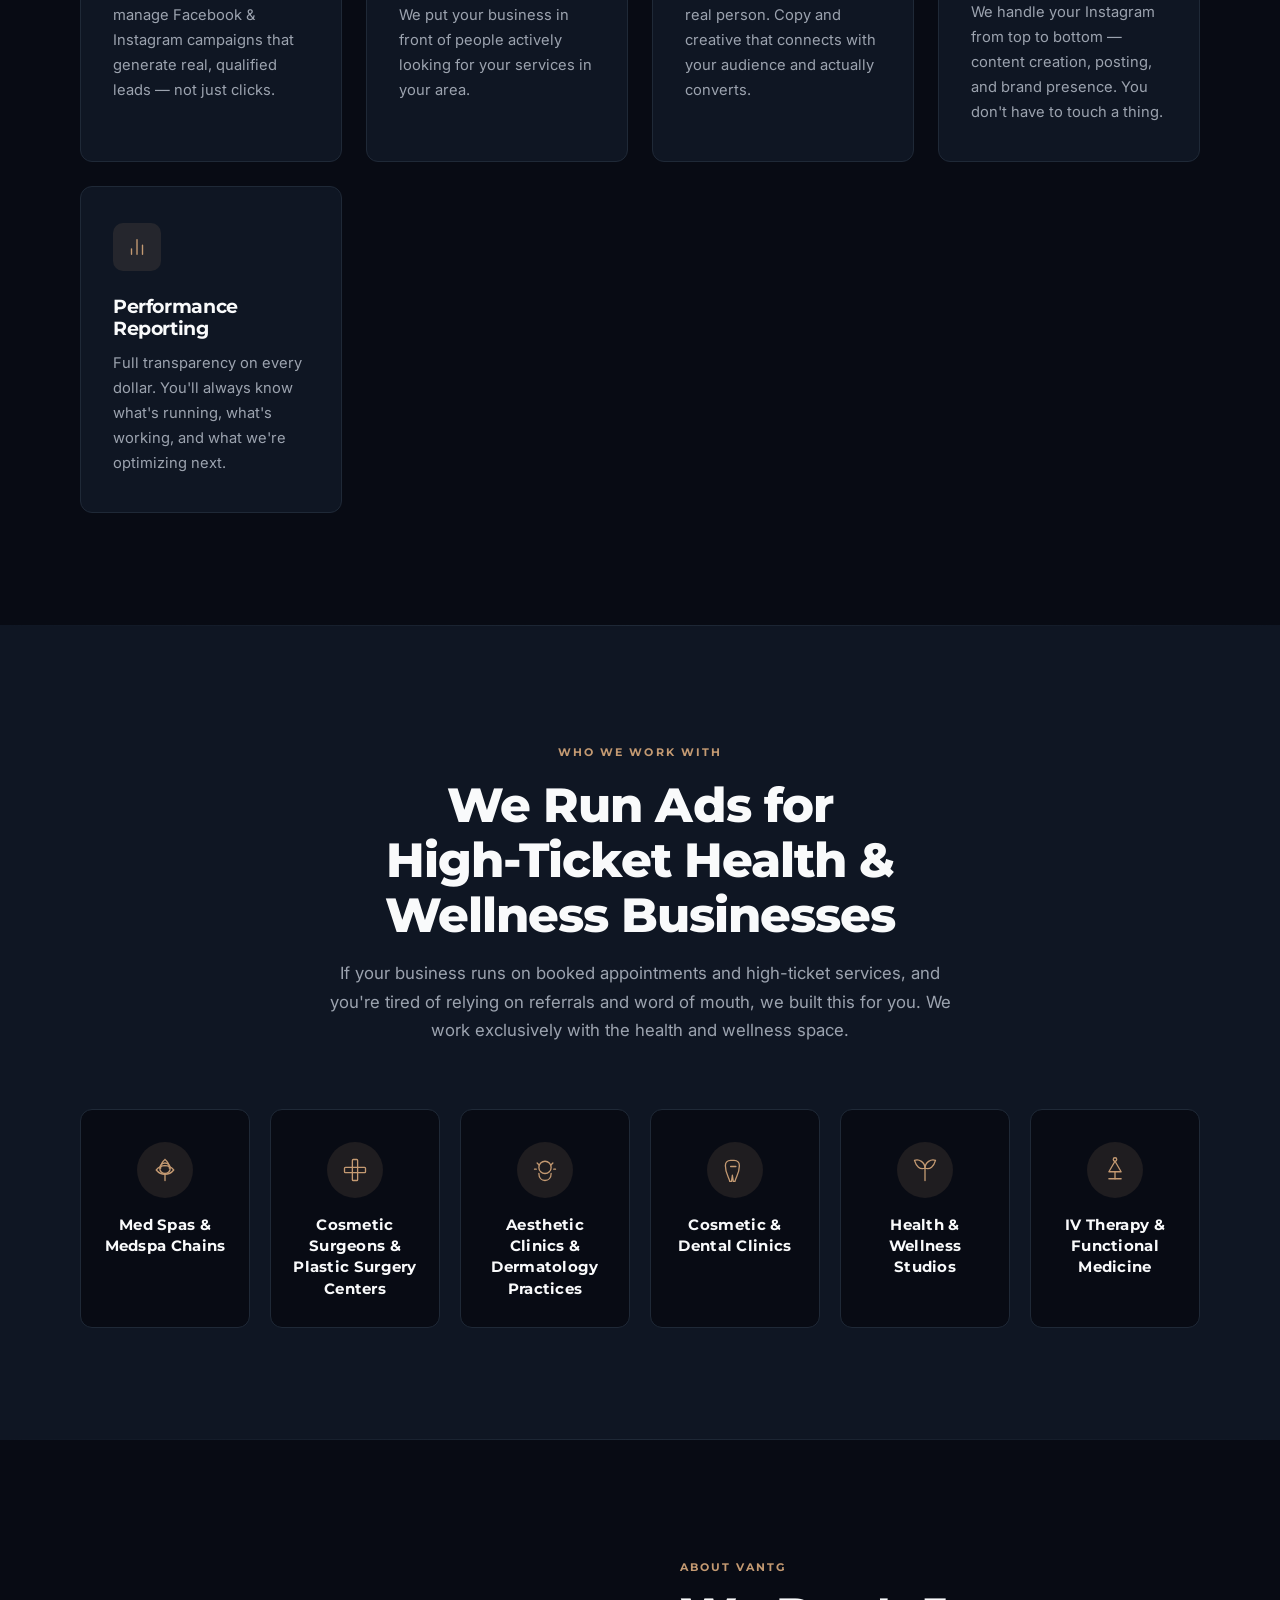
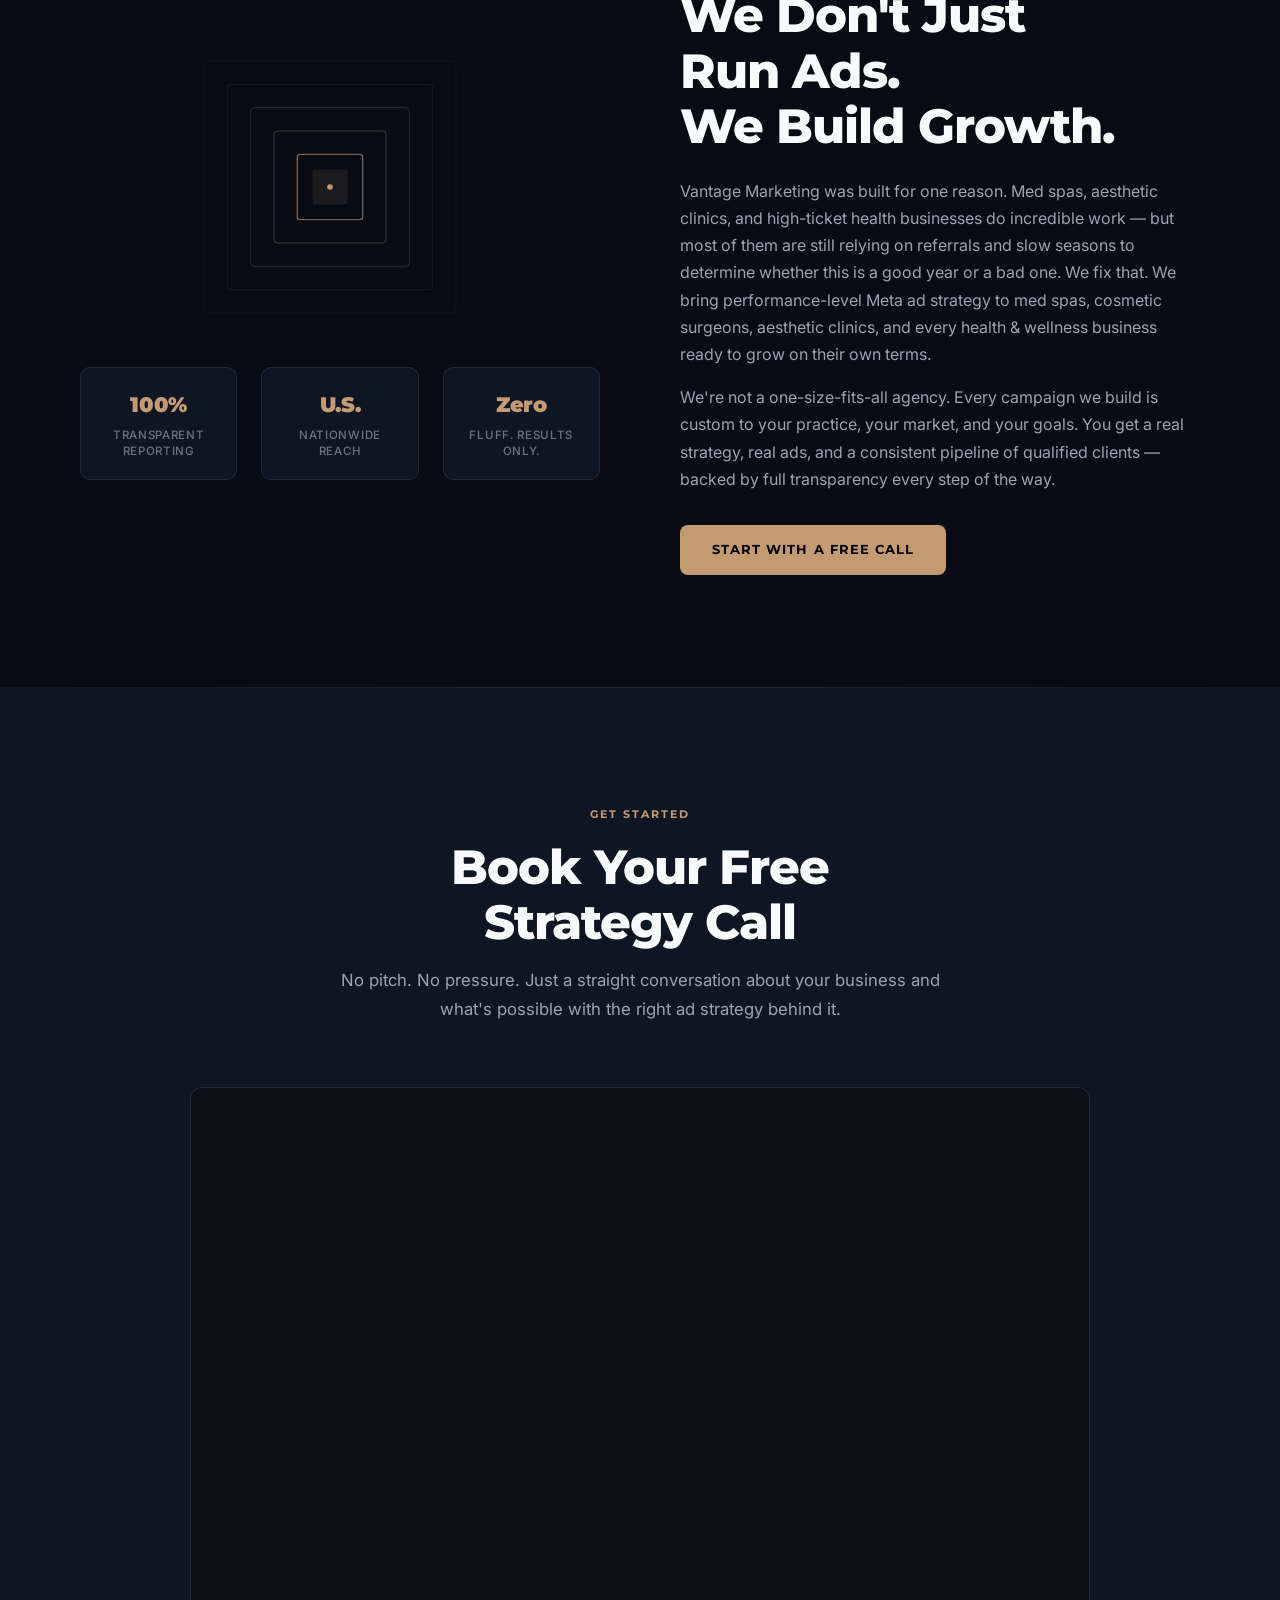
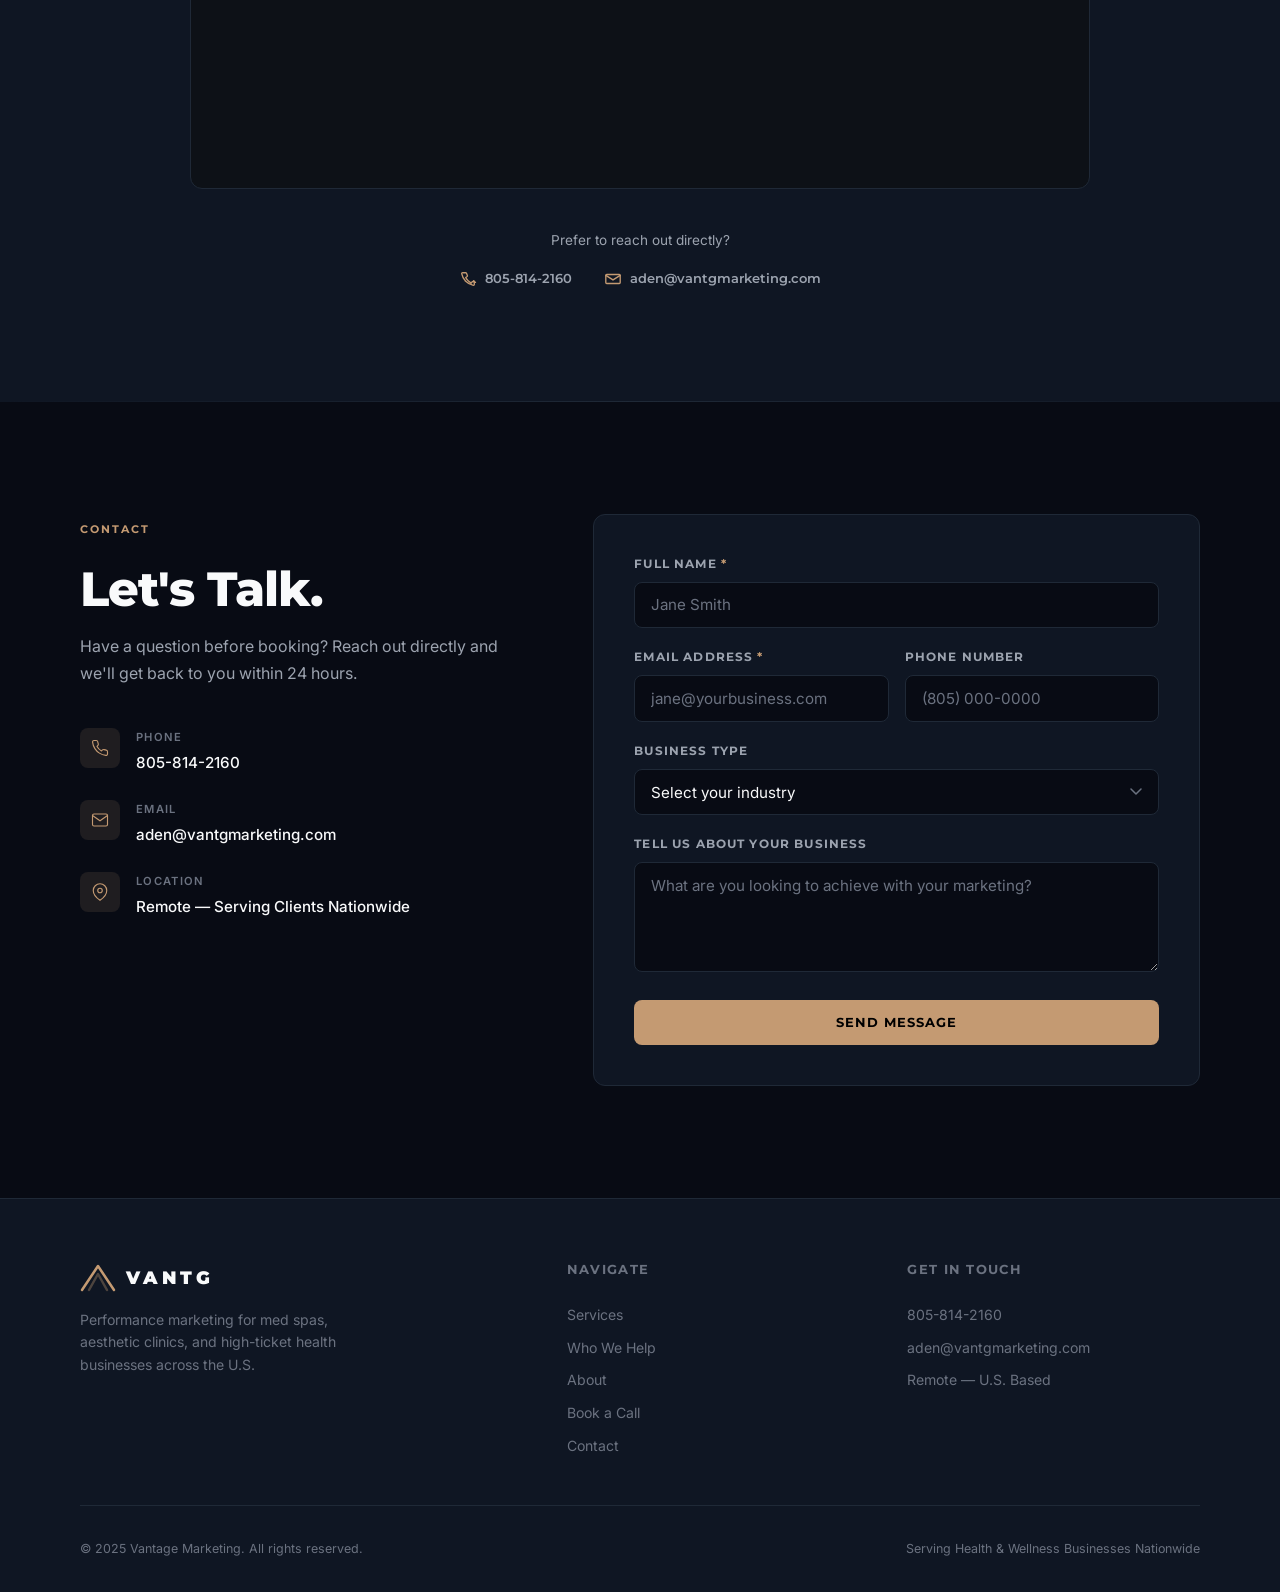
==== commit eb26ab71: "Revert website back to health & wellness niche" ====
--- a/index.html
+++ b/index.html
@@ -3,8 +3,8 @@
 <head>
     <meta charset="UTF-8">
     <meta name="viewport" content="width=device-width, initial-scale=1.0">
-    <meta name="description" content="VANTG Marketing — Performance Meta advertising for contractors, builders, and trades businesses. Pool builders, roofers, electricians, plumbers, and remodelers. More leads, more jobs, more revenue.">
-    <title>VANTG Marketing | Meta Ads for Appointment-Based Businesses</title>
+    <meta name="description" content="VANTG Marketing — Performance Meta advertising for med spas, aesthetic clinics, cosmetic surgeons, and high-ticket health & wellness businesses. More bookings, more clients, more revenue.">
+    <title>VANTG Marketing | Meta Ads for Health & Wellness Businesses</title>
     <link rel="preconnect" href="https://fonts.googleapis.com">
     <link rel="preconnect" href="https://fonts.gstatic.com" crossorigin>
     <link href="https://fonts.googleapis.com/css2?family=Montserrat:wght@300;400;500;600;700;800;900&family=Inter:wght@300;400;500;600&display=swap" rel="stylesheet">
@@ -56,9 +56,9 @@
     <section class="hero" id="home">
         <div class="hero-inner">
             <div class="hero-content">
-                <div class="hero-label">Performance Marketing for Contractors, Builders & Trades Businesses</div>
-                <h1>More Leads.<br>More Jobs.<br>More Revenue.</h1>
-                <p>VANTG Marketing runs high-converting Facebook & Instagram ad campaigns for pool builders, general contractors, roofers, electricians, and plumbers. We fill your pipeline with qualified homeowners ready to hire. You handle the work.</p>
+                <div class="hero-label">Performance Marketing for Med Spas, Aesthetic Clinics & High-Ticket Health Businesses</div>
+                <h1>More Bookings.<br>More Clients.<br>More Revenue.</h1>
+                <p>VANTG Marketing runs high-converting Facebook & Instagram ad campaigns for med spas, cosmetic surgeons, aesthetic clinics, and high-ticket health & wellness businesses. We fill your appointment book with qualified clients ready to invest. You handle the treatments.</p>
                 <div class="hero-cta">
                     <a href="#book" class="btn-primary">Book a Free Strategy Call</a>
                     <a href="#services" class="btn-secondary">See How It Works</a>
@@ -87,8 +87,8 @@
         <div class="container">
             <div class="section-header">
                 <span class="section-label">What We Do</span>
-                <h2>Built to Get Your<br>Phone Ringing</h2>
-                <p>Every service we offer is focused on one thing — putting qualified leads in your pipeline.</p>
+                <h2>Built to Fill Your<br>Appointment Book</h2>
+                <p>Every service we offer is focused on one thing — putting qualified, high-intent clients in your schedule.</p>
             </div>
             <div class="services-grid">
                 <div class="service-card reveal">
@@ -110,8 +110,8 @@
                             <path d="M11 8v6M8 11h6" stroke="#C49A72" stroke-width="1.5" stroke-linecap="round"/>
                         </svg>
                     </div>
-                    <h3>Lead Generation</h3>
-                    <p>Stop chasing customers. We put your business in front of people actively looking for your service in your area.</p>
+                    <h3>Client Acquisition</h3>
+                    <p>Stop relying on referrals. We put your business in front of people actively looking for your services in your area.</p>
                 </div>
                 <div class="service-card reveal">
                     <div class="service-icon">
@@ -152,72 +152,71 @@
         <div class="container">
             <div class="section-header">
                 <span class="section-label">Who We Work With</span>
-                <h2>We Run Ads for<br>Contractors & Trades Businesses</h2>
-                <p>If your business runs on a steady flow of qualified jobs and you're tired of relying on word of mouth, we built this for you. We work exclusively with construction and trades businesses.</p>
+                <h2>We Run Ads for<br>High-Ticket Health & Wellness Businesses</h2>
+                <p>If your business runs on booked appointments and high-ticket services, and you're tired of relying on referrals and word of mouth, we built this for you. We work exclusively with the health and wellness space.</p>
             </div>
             <div class="industries-grid">
                 <div class="industry-card reveal">
                     <div class="industry-icon">
                         <svg viewBox="0 0 32 32" fill="none" xmlns="http://www.w3.org/2000/svg">
-                            <rect x="4" y="18" width="24" height="10" rx="2" stroke="#C49A72" stroke-width="1.5"/>
-                            <path d="M8 18V14a2 2 0 012-2h12a2 2 0 012 2v4" stroke="#C49A72" stroke-width="1.5" stroke-linecap="round"/>
-                            <path d="M16 6v6M13 9h6" stroke="#C49A72" stroke-width="1.5" stroke-linecap="round"/>
-                        </svg>
-                    </div>
-                    <h4>Pool Builders &<br>Landscapers</h4>
-                </div>
-                <div class="industry-card reveal">
-                    <div class="industry-icon">
-                        <svg viewBox="0 0 32 32" fill="none" xmlns="http://www.w3.org/2000/svg">
-                            <path d="M4 28L16 6l12 22H4z" stroke="#C49A72" stroke-width="1.5" stroke-linecap="round" stroke-linejoin="round"/>
-                            <path d="M10 28v-8h12v8" stroke="#C49A72" stroke-width="1.5" stroke-linecap="round" stroke-linejoin="round"/>
-                            <path d="M14 28v-5h4v5" stroke="#C49A72" stroke-width="1.5" stroke-linecap="round" stroke-linejoin="round"/>
-                        </svg>
-                    </div>
-                    <h4>General<br>Contractors</h4>
-                </div>
-                <div class="industry-card reveal">
-                    <div class="industry-icon">
-                        <svg viewBox="0 0 32 32" fill="none" xmlns="http://www.w3.org/2000/svg">
-                            <path d="M6 8l4-4 4 4-4 4-4-4z" stroke="#C49A72" stroke-width="1.5" stroke-linecap="round" stroke-linejoin="round"/>
-                            <path d="M10 12v12" stroke="#C49A72" stroke-width="1.5" stroke-linecap="round"/>
-                            <path d="M6 28h8" stroke="#C49A72" stroke-width="1.5" stroke-linecap="round"/>
-                            <path d="M18 10l8 8-6 6-8-8 2-5 4-1z" stroke="#C49A72" stroke-width="1.5" stroke-linecap="round" stroke-linejoin="round"/>
-                        </svg>
-                    </div>
-                    <h4>Roofers &<br>Remodelers</h4>
-                </div>
-                <div class="industry-card reveal">
-                    <div class="industry-icon">
-                        <svg viewBox="0 0 32 32" fill="none" xmlns="http://www.w3.org/2000/svg">
-                            <circle cx="16" cy="16" r="10" stroke="#C49A72" stroke-width="1.5"/>
-                            <path d="M16 10v6l4 2" stroke="#C49A72" stroke-width="1.5" stroke-linecap="round" stroke-linejoin="round"/>
-                            <path d="M10 6l2 2M22 6l-2 2" stroke="#C49A72" stroke-width="1.5" stroke-linecap="round"/>
-                        </svg>
-                    </div>
-                    <h4>Electricians &<br>Solar Installers</h4>
-                </div>
-                <div class="industry-card reveal">
-                    <div class="industry-icon">
-                        <svg viewBox="0 0 32 32" fill="none" xmlns="http://www.w3.org/2000/svg">
-                            <path d="M10 6c0 2.2 1.8 4 4 4h4c2.2 0 4 1.8 4 4s-1.8 4-4 4h-2" stroke="#C49A72" stroke-width="1.5" stroke-linecap="round"/>
-                            <path d="M12 18v8" stroke="#C49A72" stroke-width="1.5" stroke-linecap="round"/>
-                            <path d="M8 26h8" stroke="#C49A72" stroke-width="1.5" stroke-linecap="round"/>
-                            <circle cx="10" cy="6" r="2" stroke="#C49A72" stroke-width="1.5"/>
-                        </svg>
-                    </div>
-                    <h4>Plumbers &<br>HVAC Companies</h4>
-                </div>
-                <div class="industry-card reveal">
-                    <div class="industry-icon">
-                        <svg viewBox="0 0 32 32" fill="none" xmlns="http://www.w3.org/2000/svg">
-                            <rect x="4" y="4" width="24" height="24" rx="3" stroke="#C49A72" stroke-width="1.5"/>
-                            <path d="M4 12h24" stroke="#C49A72" stroke-width="1.5"/>
-                            <path d="M12 12v16M20 12v16" stroke="#C49A72" stroke-width="1.5" stroke-linecap="round"/>
-                            <path d="M8 8h2M14 8h2M20 8h2" stroke="#C49A72" stroke-width="1.5" stroke-linecap="round"/>
-                        </svg>
-                    </div>
-                    <h4>Home Services &<br>Repair Companies</h4>
+                            <circle cx="16" cy="14" r="6" stroke="#C49A72" stroke-width="1.5"/>
+                            <path d="M16 4C16 4 11 8 11 14M16 4C16 4 21 8 21 14" stroke="#C49A72" stroke-width="1.5" stroke-linecap="round"/>
+                            <path d="M6 16C6 16 10 11 16 11M6 16C6 16 10 21 16 21" stroke="#C49A72" stroke-width="1.5" stroke-linecap="round"/>
+                            <path d="M26 16C26 16 22 11 16 11M26 16C26 16 22 21 16 21" stroke="#C49A72" stroke-width="1.5" stroke-linecap="round"/>
+                            <path d="M16 28v-7" stroke="#C49A72" stroke-width="1.5" stroke-linecap="round"/>
+                        </svg>
+                    </div>
+                    <h4>Med Spas &<br>Medspa Chains</h4>
+                </div>
+                <div class="industry-card reveal">
+                    <div class="industry-icon">
+                        <svg viewBox="0 0 32 32" fill="none" xmlns="http://www.w3.org/2000/svg">
+                            <rect x="13" y="4" width="6" height="24" rx="1" stroke="#C49A72" stroke-width="1.5"/>
+                            <rect x="4" y="13" width="24" height="6" rx="1" stroke="#C49A72" stroke-width="1.5"/>
+                        </svg>
+                    </div>
+                    <h4>Cosmetic Surgeons &<br>Plastic Surgery Centers</h4>
+                </div>
+                <div class="industry-card reveal">
+                    <div class="industry-icon">
+                        <svg viewBox="0 0 32 32" fill="none" xmlns="http://www.w3.org/2000/svg">
+                            <circle cx="16" cy="13" r="7" stroke="#C49A72" stroke-width="1.5"/>
+                            <path d="M9 20c0 5 3 8 7 8s7-3 7-8" stroke="#C49A72" stroke-width="1.5" stroke-linecap="round"/>
+                            <path d="M7 8l2 2M25 8l-2 2" stroke="#C49A72" stroke-width="1.5" stroke-linecap="round"/>
+                            <path d="M4 15h2M26 15h2" stroke="#C49A72" stroke-width="1.5" stroke-linecap="round"/>
+                        </svg>
+                    </div>
+                    <h4>Aesthetic Clinics &<br>Dermatology Practices</h4>
+                </div>
+                <div class="industry-card reveal">
+                    <div class="industry-icon">
+                        <svg viewBox="0 0 32 32" fill="none" xmlns="http://www.w3.org/2000/svg">
+                            <path d="M11 5C7 5 5 8 5 11c0 9 4 13 5 18h2l1-7 1 7h2c1-5 5-9 5-18 0-3-2-6-6-6h-4z" stroke="#C49A72" stroke-width="1.5" stroke-linecap="round" stroke-linejoin="round"/>
+                            <path d="M11 12h6" stroke="#C49A72" stroke-width="1.5" stroke-linecap="round"/>
+                        </svg>
+                    </div>
+                    <h4>Cosmetic &<br>Dental Clinics</h4>
+                </div>
+                <div class="industry-card reveal">
+                    <div class="industry-icon">
+                        <svg viewBox="0 0 32 32" fill="none" xmlns="http://www.w3.org/2000/svg">
+                            <path d="M16 28V14" stroke="#C49A72" stroke-width="1.5" stroke-linecap="round"/>
+                            <path d="M16 14C16 7 9 3 4 5c2 7 6 11 12 9" stroke="#C49A72" stroke-width="1.5" stroke-linecap="round" stroke-linejoin="round"/>
+                            <path d="M16 14C16 7 23 3 28 5c-2 7-6 11-12 9" stroke="#C49A72" stroke-width="1.5" stroke-linecap="round" stroke-linejoin="round"/>
+                        </svg>
+                    </div>
+                    <h4>Health & Wellness<br>Studios</h4>
+                </div>
+                <div class="industry-card reveal">
+                    <div class="industry-icon">
+                        <svg viewBox="0 0 32 32" fill="none" xmlns="http://www.w3.org/2000/svg">
+                            <path d="M16 6L9 18h14L16 6z" stroke="#C49A72" stroke-width="1.5" stroke-linecap="round" stroke-linejoin="round"/>
+                            <path d="M16 18v8" stroke="#C49A72" stroke-width="1.5" stroke-linecap="round"/>
+                            <path d="M9 26h14" stroke="#C49A72" stroke-width="1.5" stroke-linecap="round"/>
+                            <circle cx="16" cy="4" r="2" stroke="#C49A72" stroke-width="1.5"/>
+                        </svg>
+                    </div>
+                    <h4>IV Therapy &<br>Functional Medicine</h4>
                 </div>
             </div>
         </div>
@@ -257,8 +256,8 @@
                 <div class="about-content">
                     <span class="section-label">About VANTG</span>
                     <h2>We Don't Just<br>Run Ads.<br>We Build Growth.</h2>
-                    <p>Vantage Marketing was built for one reason. Contractors and trades businesses do great work — but most of them are still relying on word of mouth and slow seasons to determine whether this is a good year or a bad one. We fix that. We bring performance-level Meta ad strategy to pool builders, roofers, electricians, plumbers, and every trades business that's ready to grow on their own terms.</p>
-                    <p>We're not a one-size-fits-all agency. Every campaign we build is custom to your trade, your market, and your goals. You get a real strategy, real ads, and a consistent pipeline of qualified leads — backed by full transparency every step of the way.</p>
+                    <p>Vantage Marketing was built for one reason. Med spas, aesthetic clinics, and high-ticket health businesses do incredible work — but most of them are still relying on referrals and slow seasons to determine whether this is a good year or a bad one. We fix that. We bring performance-level Meta ad strategy to med spas, cosmetic surgeons, aesthetic clinics, and every health & wellness business ready to grow on their own terms.</p>
+                    <p>We're not a one-size-fits-all agency. Every campaign we build is custom to your practice, your market, and your goals. You get a real strategy, real ads, and a consistent pipeline of qualified clients — backed by full transparency every step of the way.</p>
                     <div class="about-cta">
                         <a href="#book" class="btn-primary">Start With a Free Call</a>
                     </div>
@@ -359,12 +358,12 @@
                     <form class="contact-form" id="contactForm" action="https://formspree.io/f/mgodrewp" method="POST">
                         <div class="form-group">
                             <label for="name">Full Name <span class="required">*</span></label>
-                            <input type="text" id="name" name="name" placeholder="John Smith" required autocomplete="name">
+                            <input type="text" id="name" name="name" placeholder="Jane Smith" required autocomplete="name">
                         </div>
                         <div class="form-row">
                             <div class="form-group">
                                 <label for="email">Email Address <span class="required">*</span></label>
-                                <input type="email" id="email" name="email" placeholder="john@business.com" required autocomplete="email">
+                                <input type="email" id="email" name="email" placeholder="jane@yourbusiness.com" required autocomplete="email">
                             </div>
                             <div class="form-group">
                                 <label for="phone">Phone Number</label>
@@ -375,12 +374,13 @@
                             <label for="business">Business Type</label>
                             <select id="business" name="business">
                                 <option value="" disabled selected>Select your industry</option>
-                                <option value="pool-builder">Pool Builder / Landscaper</option>
-                                <option value="general-contractor">General Contractor</option>
-                                <option value="roofer">Roofer / Remodeler</option>
-                                <option value="electrician">Electrician / Solar Installer</option>
-                                <option value="plumber">Plumber / HVAC Company</option>
-                                <option value="other">Other Home Services / Trades Business</option>
+                                <option value="med-spa">Med Spa / Medspa Chain</option>
+                                <option value="cosmetic-surgeon">Cosmetic Surgeon / Plastic Surgery Center</option>
+                                <option value="aesthetic-clinic">Aesthetic Clinic / Dermatology Practice</option>
+                                <option value="cosmetic-dental">Cosmetic Dental Clinic</option>
+                                <option value="wellness-studio">Health & Wellness Studio</option>
+                                <option value="iv-therapy">IV Therapy / Functional Medicine</option>
+                                <option value="other">Other Health & Wellness Business</option>
                             </select>
                         </div>
                         <div class="form-group">
@@ -412,7 +412,7 @@
                         </svg>
                         <span class="logo-text">VANTG</span>
                     </a>
-                    <p class="footer-tagline">Performance marketing for contractors, builders, and trades businesses across the U.S.</p>
+                    <p class="footer-tagline">Performance marketing for med spas, aesthetic clinics, and high-ticket health businesses across the U.S.</p>
                 </div>
                 <div class="footer-links">
                     <h5>Navigate</h5>
@@ -431,7 +431,7 @@
             </div>
             <div class="footer-bottom">
                 <p>&copy; 2025 Vantage Marketing. All rights reserved.</p>
-                <p>Serving Contractors & Trades Businesses Nationwide</p>
+                <p>Serving Health & Wellness Businesses Nationwide</p>
             </div>
         </div>
     </footer>
